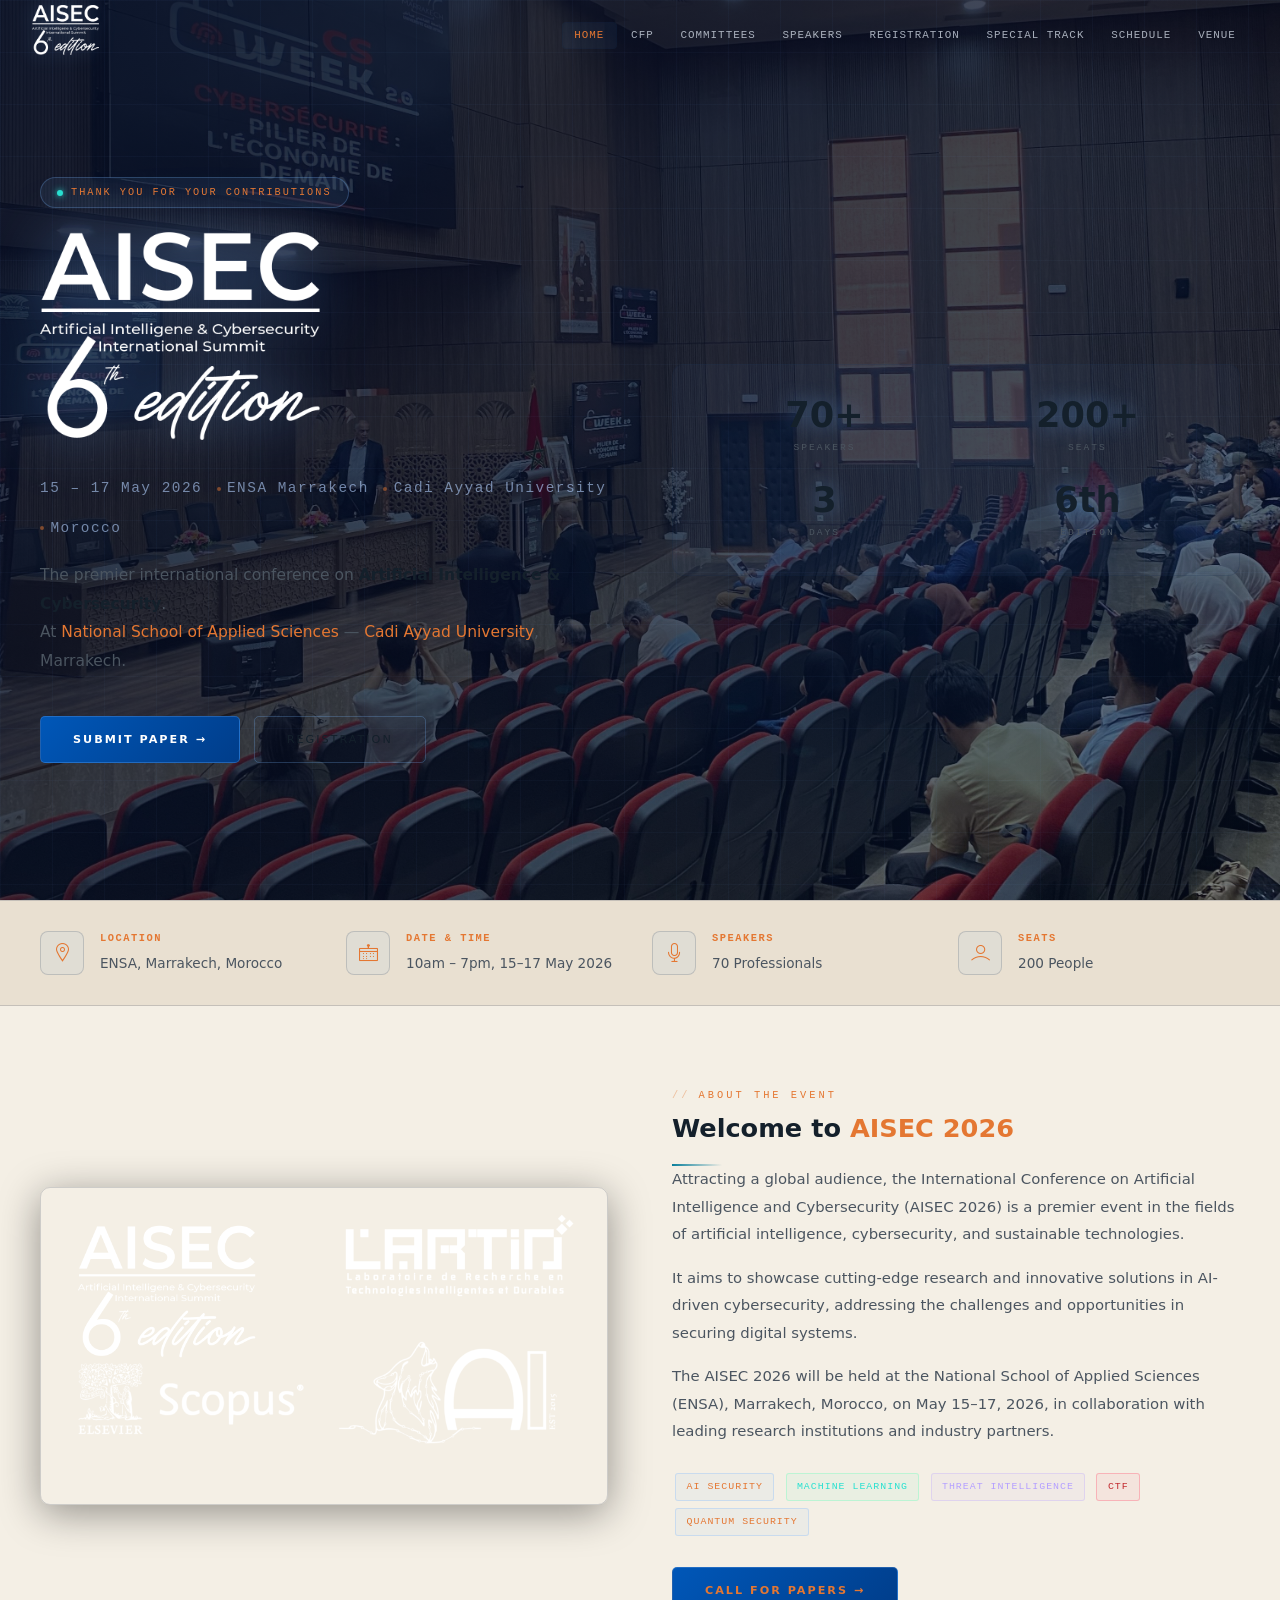
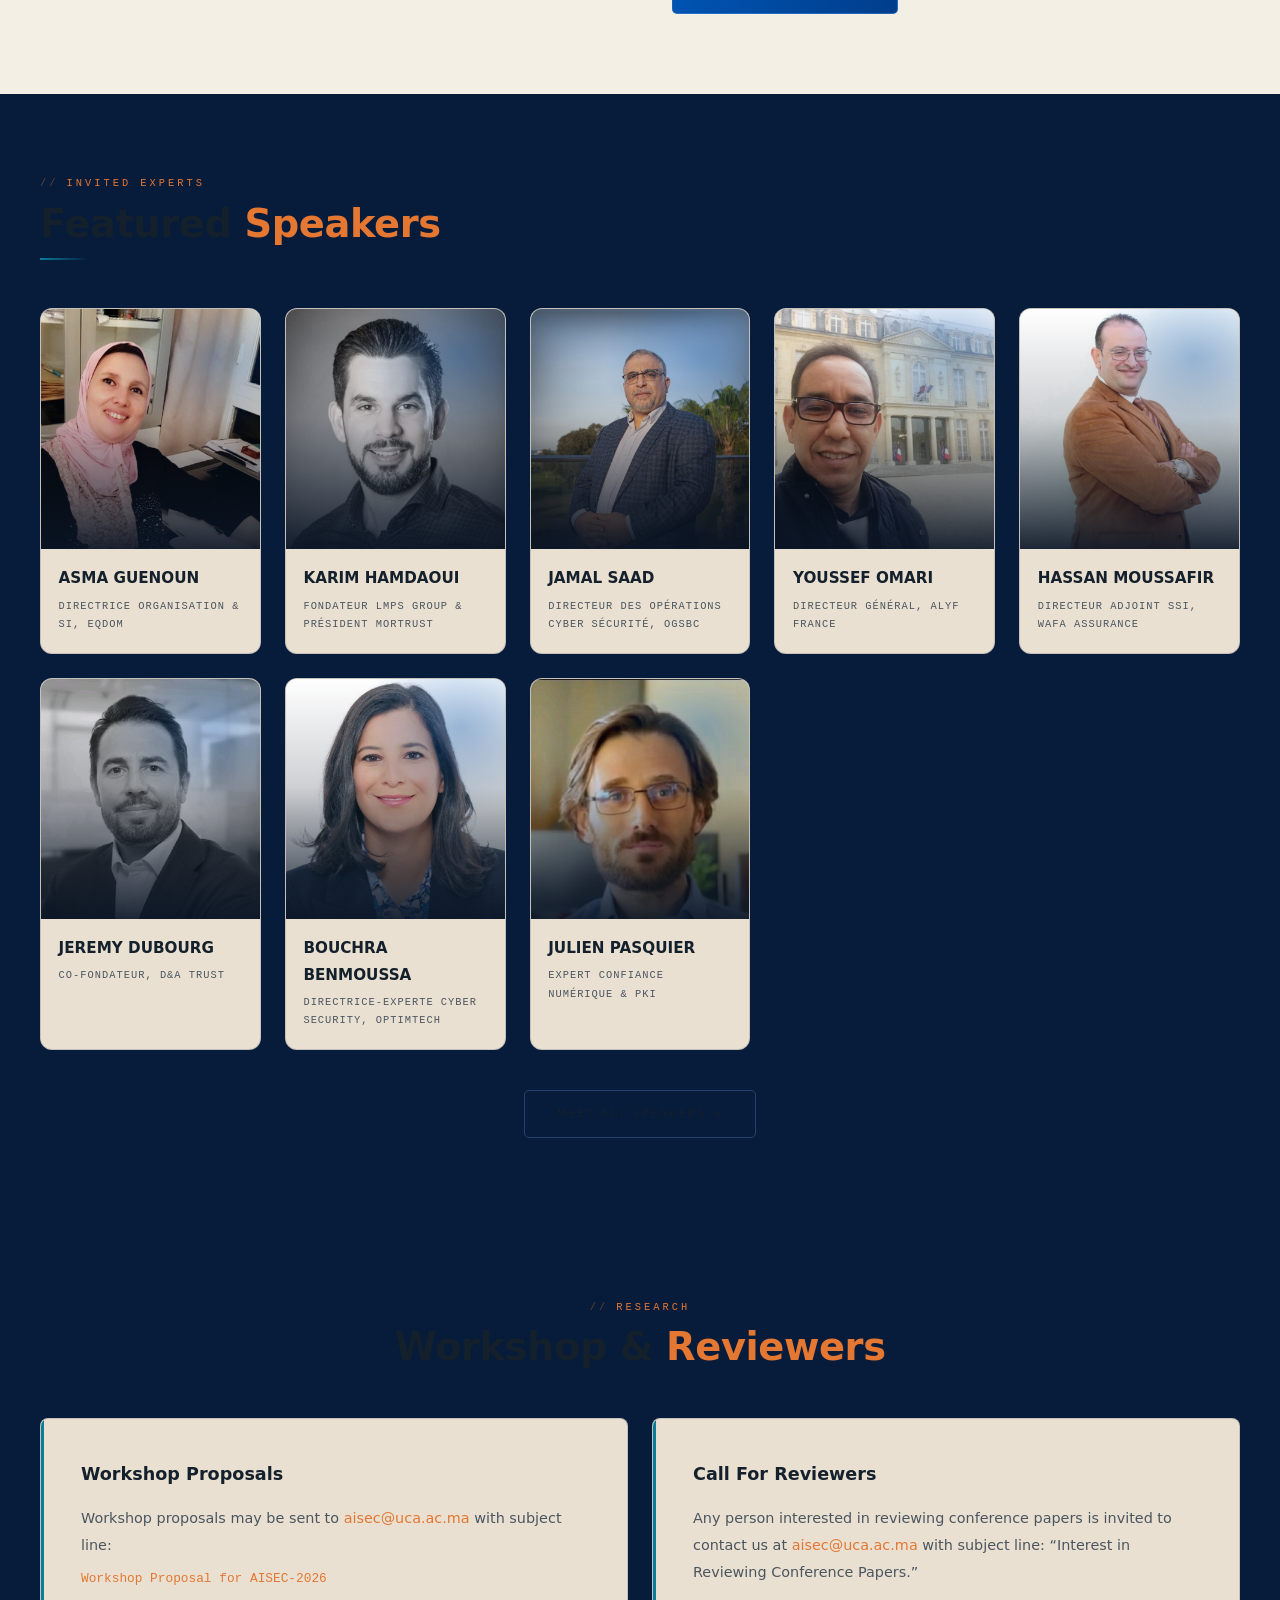
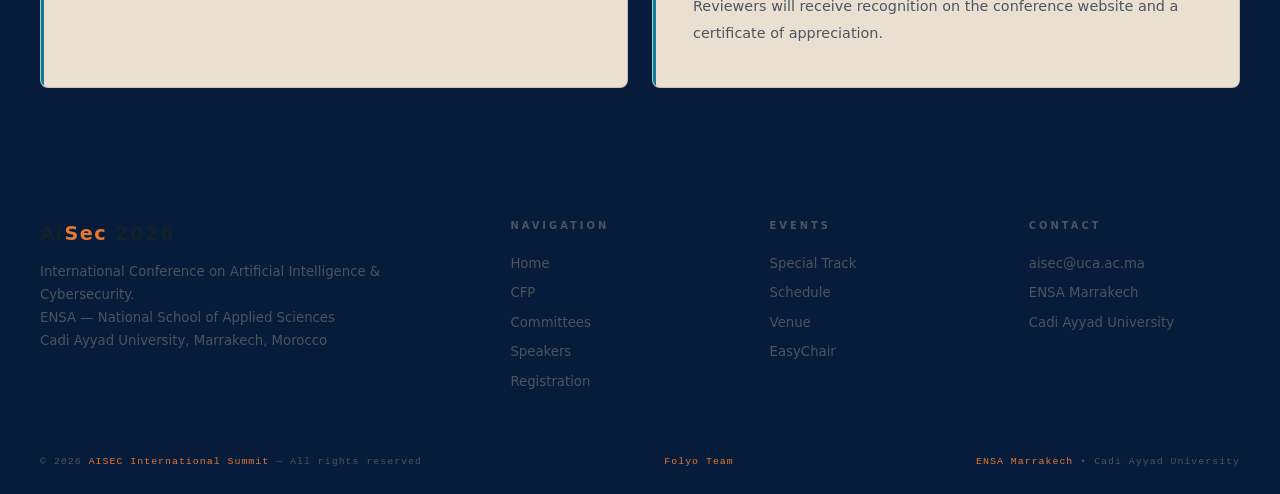
==== conference/index.html @ 7a5aaf8b "First Commit" ====
<!DOCTYPE html>
<html lang="en">
<head>
  <meta charset="utf-8">
  <meta name="viewport" content="width=device-width, initial-scale=1, shrink-to-fit=no">
  <meta name="description" content="International Conference on Artificial Intelligence &amp; Cybersecurity">
  <link rel="shortcut icon" href="../images/logos/aisec2026-w.png" type="image/png">
  <title>CONFERENCE | AISEC 2027</title>
  <link href="https://fonts.googleapis.com/css2?family=Share+Tech+Mono&family=Syne:wght@400;600;700;800&family=DM+Sans:wght@300;400;500&display=swap" rel="stylesheet">
  <link rel="stylesheet" href="assets/fonts/line-icons.css">
  <link rel="stylesheet" href="assets/css/aisec-conf.css">
  <link rel="stylesheet" href="../tokens.css">
  <link rel="stylesheet" href="../site-2027.css">
</head>
<body>
<div id="preloader">
  <div class="preloader-ring"></div>
</div>

<nav id="conf-nav">
  <div class="nav-logo">
    <a href="../index.html"><img src="../images/logos/aisec2026-w.png" alt="AISEC 2026"></a>
  </div>
  <ul class="nav-links"><li><a href="index.html" class="active">Home</a></li><li><a href="authors.html" class="">CFP</a></li><li><a href="committes.html" class="">Committees</a></li><li><a href="speakers.html" class="">Speakers</a></li><li><a href="registration.html" class="">Registration</a></li><li><a href="tracks.html" class="">Special Track</a></li><li><a href="schedule.html" class="">Schedule</a></li><li><a href="venue.html" class="">Venue</a></li></ul>
  <div class="nav-hamburger" id="nav-hamburger">
    <span></span><span></span><span></span>
  </div>
</nav>
<div class="nav-mobile" id="nav-mobile"><a href="index.html" class="active">Home</a><a href="authors.html" class="">CFP</a><a href="committes.html" class="">Committees</a><a href="speakers.html" class="">Speakers</a><a href="registration.html" class="">Registration</a><a href="tracks.html" class="">Special Track</a><a href="schedule.html" class="">Schedule</a><a href="venue.html" class="">Venue</a></div>

<section id="hero">
  <img src="assets/img/event/home.jpg" class="hero-bg-img" alt="AISEC 2026">
  <div class="hero-overlay"></div>
  <div class="hero-content">
    <div class="hero-left">
      <div class="hero-badge fade-in"><span class="dot"></span> Thank you for your contributions</div>
      <div class="hero-logo fade-in">
        <img src="../images/logos/aisec2026-w.png" alt="AISEC 2026">
      </div>
      <div class="hero-meta fade-in">
        <span class="hero-meta-item">15 &ndash; 17 May 2026</span>
        <span class="hero-meta-item">ENSA Marrakech</span>
        <span class="hero-meta-item">Cadi Ayyad University</span>
        <span class="hero-meta-item">Morocco</span>
      </div>
      <p class="hero-subtitle fade-in">
        The premier international conference on <strong>Artificial Intelligence &amp; Cybersecurity</strong>.<br>
        At <a href="https://ensa-marrakech.uca.ma/en/" target="_blank">National School of Applied Sciences</a> &mdash;
        <a href="https://www.uca.ma/fr" target="_blank">Cadi Ayyad University</a>, Marrakech.
      </p>
      <div class="hero-btns fade-in">
        <a href="authors.html" class="btn-primary">Submit Paper &rarr;</a>
        <a href="registration.html" class="btn-outline">Registration</a>
      </div>
    </div>
    <div class="hero-stat-box fade-in">
      <div class="hero-stat"><span class="num">70+</span><span class="label">Speakers</span></div>
      <div class="hero-stat"><span class="num">200+</span><span class="label">Seats</span></div>
      <div class="hero-stat"><span class="num">3</span><span class="label">Days</span></div>
      <div class="hero-stat"><span class="num">6th</span><span class="label">Edition</span></div>
    </div>
  </div>
</section>

<div class="info-bar">
  <div class="info-bar-inner">
    <div class="info-item fade-in">
      <div class="info-item-icon"><i class="lni-map-marker"></i></div>
      <div class="info-item-text">
        <b>Location</b><span>ENSA, Marrakech, Morocco</span>
      </div>
    </div>
    <div class="info-item fade-in">
      <div class="info-item-icon"><i class="lni-calendar"></i></div>
      <div class="info-item-text">
        <b>Date &amp; Time</b><span>10am &ndash; 7pm, 15&ndash;17 May 2026</span>
      </div>
    </div>
    <div class="info-item fade-in">
      <div class="info-item-icon"><i class="lni-mic"></i></div>
      <div class="info-item-text">
        <b>Speakers</b><span>70 Professionals</span>
      </div>
    </div>
    <div class="info-item fade-in">
      <div class="info-item-icon"><i class="lni-user"></i></div>
      <div class="info-item-text">
        <b>Seats</b><span>200 People</span>
      </div>
    </div>
  </div>
</div>

<section class="conf-section">
  <div class="section-inner">
    <div class="about-grid">
      <div class="about-img fade-in">
        <img src="assets/img/about/apaaaaaah2.PNG" alt="AISEC 2026">
      </div>
      <div class="about-text fade-in">
        <div class="section-tag">About the Event</div>
        <h2>Welcome to <span style="color:var(--accent)">AISEC 2026</span></h2>
        <div class="section-divider"></div>
        <p>Attracting a global audience, the International Conference on Artificial Intelligence and Cybersecurity (AISEC 2026) is a premier event in the fields of artificial intelligence, cybersecurity, and sustainable technologies.</p>
        <p>It aims to showcase cutting-edge research and innovative solutions in AI-driven cybersecurity, addressing the challenges and opportunities in securing digital systems.</p>
        <p>The AISEC 2026 will be held at the National School of Applied Sciences (ENSA), Marrakech, Morocco, on May 15&ndash;17, 2026, in collaboration with leading research institutions and industry partners.</p>
        <div style="margin-top:1.5rem">
          <span class="tag tag-cyan">AI Security</span>
          <span class="tag tag-green">Machine Learning</span>
          <span class="tag tag-purple">Threat Intelligence</span>
          <span class="tag tag-red">CTF</span>
          <span class="tag tag-cyan">Quantum Security</span>
        </div>
        <div style="margin-top:1.75rem">
          <a href="authors.html" class="btn-primary">Call for Papers &rarr;</a>
        </div>
      </div>
    </div>
  </div>
</section>

<section class="conf-section alt">
  <div class="section-inner">
    <div class="section-head">
      <div>
        <div class="section-tag">Invited Experts</div>
        <h2 class="section-title">Featured <span class="hl">Speakers</span></h2>
        <div class="section-divider"></div>
      </div>
    </div>
    <div class="speakers-grid">
      <div class="speaker-card fade-in">
        <div class="speaker-img"><img src="../images/speakers/Asma guenoun.jpg" alt="Asma Guenoun"><div class="speaker-img-overlay"></div></div>
        <div class="speaker-info"><div class="speaker-name">ASMA GUENOUN</div><div class="speaker-role">Directrice Organisation &amp; SI, EQDOM</div></div>
      </div>
      <div class="speaker-card fade-in">
        <div class="speaker-img"><img src="../images/speakers/Karim Hamdaoui.jpg" alt="Karim Hamdaoui"><div class="speaker-img-overlay"></div></div>
        <div class="speaker-info"><div class="speaker-name">KARIM HAMDAOUI</div><div class="speaker-role">Fondateur LMPS Group &amp; Président MorTrust</div></div>
      </div>
      <div class="speaker-card fade-in">
        <div class="speaker-img"><img src="../images/speakers/Jamal Saad.jpg" alt="Jamal Saad"><div class="speaker-img-overlay"></div></div>
        <div class="speaker-info"><div class="speaker-name">JAMAL SAAD</div><div class="speaker-role">Directeur des Opérations Cyber Sécurité, OGSBC</div></div>
      </div>
      <div class="speaker-card fade-in">
        <div class="speaker-img"><img src="../images/speakers/Youssef Omari.jpg" alt="Youssef Omari"><div class="speaker-img-overlay"></div></div>
        <div class="speaker-info"><div class="speaker-name">YOUSSEF OMARI</div><div class="speaker-role">Directeur général, Alyf France</div></div>
      </div>
      <div class="speaker-card fade-in">
        <div class="speaker-img"><img src="../images/speakers/Hassan Moussafir.jpg" alt="Hassan Moussafir"><div class="speaker-img-overlay"></div></div>
        <div class="speaker-info"><div class="speaker-name">HASSAN MOUSSAFIR</div><div class="speaker-role">Directeur Adjoint SSI, Wafa Assurance</div></div>
      </div>
      <div class="speaker-card fade-in">
        <div class="speaker-img"><img src="../images/speakers/Jérémy Dubourg.jpg" alt="Jérémy Dubourg"><div class="speaker-img-overlay"></div></div>
        <div class="speaker-info"><div class="speaker-name">JEREMY DUBOURG</div><div class="speaker-role">Co-fondateur, D&amp;A Trust</div></div>
      </div>
      <div class="speaker-card fade-in">
        <div class="speaker-img"><img src="../images/speakers/Bouchra Benmoussa.jpg" alt="Bouchra Benmoussa"><div class="speaker-img-overlay"></div></div>
        <div class="speaker-info"><div class="speaker-name">BOUCHRA BENMOUSSA</div><div class="speaker-role">Directrice-Experte Cyber Security, optimtech</div></div>
      </div>
      <div class="speaker-card fade-in">
        <div class="speaker-img"><img src="../images/speakers/Julien Pasquier.jpg" alt="Julien Pasquier"><div class="speaker-img-overlay"></div></div>
        <div class="speaker-info"><div class="speaker-name">JULIEN PASQUIER</div><div class="speaker-role">Expert Confiance Numérique &amp; PKI</div></div>
      </div>
    </div>
    <div style="text-align:center;margin-top:2.5rem">
      <a href="speakers.html" class="btn-outline">Meet All Speakers &rarr;</a>
    </div>
  </div>
</section>

<section class="conf-section alt">
  <div class="section-inner">
    <div class="section-head" style="text-align:center">
      <div class="section-tag" style="justify-content:center">Research</div>
      <h2 class="section-title" style="text-align:center">Workshop &amp; <span class="hl">Reviewers</span></h2>
    </div>
    <div style="display:grid;grid-template-columns:1fr 1fr;gap:1.5rem">
      <div class="content-card fade-in">
        <h3>Workshop Proposals</h3>
        <p>Workshop proposals may be sent to <a href="mailto:aisec@uca.ac.ma">aisec@uca.ac.ma</a> with subject line:</p>
        <p style="margin-top:.5rem;font-family:var(--font-mono);font-size:.8rem;color:var(--accent)">Workshop Proposal for AISEC-2026</p>
      </div>
      <div class="content-card fade-in">
        <h3>Call For Reviewers</h3>
        <p>Any person interested in reviewing conference papers is invited to contact us at <a href="mailto:aisec@uca.ac.ma">aisec@uca.ac.ma</a> with subject line: &ldquo;Interest in Reviewing Conference Papers.&rdquo;</p>
        <p style="margin-top:.5rem">Reviewers will receive recognition on the conference website and a certificate of appreciation.</p>
      </div>
    </div>
  </div>
</section>

<footer id="conf-footer">
  <div class="footer-inner">
    <div class="footer-brand">
      <div class="logo">Ai<span>Sec</span> 2026</div>
      <p>International Conference on Artificial Intelligence &amp; Cybersecurity.<br>
         ENSA &mdash; National School of Applied Sciences<br>
         Cadi Ayyad University, Marrakech, Morocco</p>
    </div>
    <div class="footer-col">
      <h5>Navigation</h5>
      <a href="index.html">Home</a>
      <a href="authors.html">CFP</a>
      <a href="committes.html">Committees</a>
      <a href="speakers.html">Speakers</a>
      <a href="registration.html">Registration</a>
    </div>
    <div class="footer-col">
      <h5>Events</h5>
      <a href="tracks.html">Special Track</a>
      <a href="schedule.html">Schedule</a>
      <a href="venue.html">Venue</a>
      <a href="https://easychair.org/conferences/?conf=aisec2026" target="_blank">EasyChair</a>
    </div>
    <div class="footer-col">
      <h5>Contact</h5>
      <a href="mailto:aisec@uca.ac.ma">aisec@uca.ac.ma</a>
      <a href="https://ensa-marrakech.uca.ma/en/" target="_blank">ENSA Marrakech</a>
      <a href="https://www.uca.ma/fr" target="_blank">Cadi Ayyad University</a>
    </div>
  </div>
  <div class="footer-bottom">
    <p>&copy; 2026 <span>AISEC International Summit</span> &mdash; All rights reserved</p>
    <p><span>Folyo Team</span></p>
    <p><span>ENSA Marrakech</span> &bull; Cadi Ayyad University</p>
  </div>
</footer>
<a href="#" class="back-to-top"><i class="lni-chevron-up"></i></a>

  <script src="assets/js/aisec-conf.js"></script>
</body>
</html>
---- conference/assets/fonts/line-icons.css ----
@font-face {
  font-family: 'LineIcons';
  src:  url('LineIcons.eot?y2l643');
  src:  url('LineIcons.eot?y2l643#iefix') format('embedded-opentype'),
    url('LineIcons.ttf?y2l643') format('truetype'),
    url('LineIcons.woff?y2l643') format('woff'),
    url('LineIcons.svg?y2l643#LineIcons') format('svg');
  font-weight: normal;
  font-style: normal;
}

[class^="lni-"], [class*=" lni-"] {
  /* use !important to prevent issues with browser extensions that change fonts */
  font-family: 'LineIcons' !important;
  speak: none;
  font-style: normal;
  font-weight: normal;
  font-variant: normal;
  text-transform: none;
  line-height: 1;

  /* Better Font Rendering =========== */
  -webkit-font-smoothing: antialiased;
  -moz-osx-font-smoothing: grayscale;
}

.lni-add-file:before {
  content: "\e900";
}
.lni-empty-file:before {
  content: "\e916";
}
.lni-remove-file:before {
  content: "\e917";
}
.lni-files:before {
  content: "\ea6f";
}
.lni-display-alt:before {
  content: "\e901";
}
.lni-laptop-phone:before {
  content: "\e902";
}
.lni-laptop:before {
  content: "\e936";
}
.lni-mobile:before {
  content: "\e907";
}
.lni-tab:before {
  content: "\e922";
}
.lni-timer:before {
  content: "\e903";
}
.lni-headphone:before {
  content: "\e904";
}
.lni-rocket:before {
  content: "\e905";
}
.lni-package:before {
  content: "\e906";
}
.lni-popup:before {
  content: "\e909";
}
.lni-scroll-down:before {
  content: "\e90a";
}
.lni-pagination:before {
  content: "\e90b";
}
.lni-unlock:before {
  content: "\e90c";
}
.lni-lock:before {
  content: "\e946";
}
.lni-reload:before {
  content: "\e90d";
}
.lni-map-marker:before {
  content: "\e91e";
}
.lni-map:before {
  content: "\e90e";
}
.lni-game:before {
  content: "\e90f";
}
.lni-search:before {
  content: "\e910";
}
.lni-alarm:before {
  content: "\e911";
}
.lni-code:before {
  content: "\e91c";
}
.lni-website:before {
  content: "\e908";
}
.lni-code-alt:before {
  content: "\e912";
}
.lni-display:before {
  content: "\e913";
}
.lni-shortcode:before {
  content: "\e919";
}
.lni-headphone-alt:before {
  content: "\e915";
}
.lni-alarm-clock:before {
  content: "\e918";
}
.lni-bookmark-alt:before {
  content: "\e91a";
}
.lni-bookmark:before {
  content: "\e91b";
}
.lni-layout:before {
  content: "\e937";
}
.lni-keyboard:before {
  content: "\e91d";
}
.lni-grid-alt:before {
  content: "\e91f";
}
.lni-grid:before {
  content: "\e920";
}
.lni-mic:before {
  content: "\e921";
}
.lni-signal:before {
  content: "\e923";
}
.lni-download:before {
  content: "\e925";
}
.lni-upload:before {
  content: "\e926";
}
.lni-zip:before {
  content: "\e927";
}
.lni-rss-feed:before {
  content: "\e928";
}
.lni-warning:before {
  content: "\e929";
}
.lni-cloud-sync:before {
  content: "\e92a";
}
.lni-cloud-upload:before {
  content: "\e92b";
}
.lni-cloud-check:before {
  content: "\e92c";
}
.lni-cloud-download:before {
  content: "\e914";
}
.lni-cog:before {
  content: "\e92d";
}
.lni-dashboard:before {
  content: "\e92e";
}
.lni-folder:before {
  content: "\eaa0";
}
.lni-database:before {
  content: "\e92f";
}
.lni-harddrive:before {
  content: "\eaab";
}
.lni-control-panel:before {
  content: "\e930";
}
.lni-plug:before {
  content: "\e931";
}
.lni-menu:before {
  content: "\eab8";
}
.lni-power-switch:before {
  content: "\e932";
}
.lni-printer:before {
  content: "\e933";
}
.lni-save:before {
  content: "\eab9";
}
.lni-layers:before {
  content: "\e934";
}
.lni-link:before {
  content: "\e935";
}
.lni-share:before {
  content: "\eaba";
}
.lni-inbox:before {
  content: "\eabb";
}
.lni-unlink:before {
  content: "\e924";
}
.lni-microphone:before {
  content: "\e938";
}
.lni-magnet:before {
  content: "\e939";
}
.lni-mouse:before {
  content: "\e93a";
}
.lni-share-alt:before {
  content: "\e93b";
}
.lni-bluetooth:before {
  content: "\e93c";
}
.lni-crop:before {
  content: "\e93d";
}
.lni-cut:before {
  content: "\e93f";
}
.lni-protection:before {
  content: "\e940";
}
.lni-shield:before {
  content: "\eabc";
}
.lni-bolt-alt:before {
  content: "\e941";
}
.lni-bolt:before {
  content: "\e942";
}
.lni-infinite:before {
  content: "\e943";
}
.lni-hand:before {
  content: "\e944";
}
.lni-flag:before {
  content: "\e945";
}
.lni-zoom-out:before {
  content: "\e947";
}
.lni-zoom-in:before {
  content: "\e948";
}
.lni-pin-alt:before {
  content: "\e949";
}
.lni-pin:before {
  content: "\e9ba";
}
.lni-more-alt:before {
  content: "\e94a";
}
.lni-more:before {
  content: "\e958";
}
.lni-check-box:before {
  content: "\e94b";
}
.lni-check-mark-circle:before {
  content: "\e94c";
}
.lni-cross-circle:before {
  content: "\e94d";
}
.lni-circle-minus:before {
  content: "\e94e";
}
.lni-close:before {
  content: "\e951";
}
.lni-star-filled:before {
  content: "\e94f";
}
.lni-star:before {
  content: "\e950";
}
.lni-star-empty:before {
  content: "\e952";
}
.lni-star-half:before {
  content: "\e953";
}
.lni-question-circle:before {
  content: "\e954";
}
.lni-thumbs-down:before {
  content: "\e955";
}
.lni-thumbs-up:before {
  content: "\e956";
}
.lni-minus:before {
  content: "\e957";
}
.lni-plus:before {
  content: "\e959";
}
.lni-ban:before {
  content: "\e95a";
}
.lni-hourglass:before {
  content: "\eabd";
}
.lni-trash:before {
  content: "\e95b";
}
.lni-key:before {
  content: "\e95c";
}
.lni-pulse:before {
  content: "\e95d";
}
.lni-heart:before {
  content: "\e95e";
}
.lni-heart-filled:before {
  content: "\e93e";
}
.lni-help:before {
  content: "\e95f";
}
.lni-paint-roller:before {
  content: "\e960";
}
.lni-ux:before {
  content: "\e961";
}
.lni-radio-button:before {
  content: "\e962";
}
.lni-brush-alt:before {
  content: "\e963";
}
.lni-select:before {
  content: "\eabe";
}
.lni-slice:before {
  content: "\e964";
}
.lni-move:before {
  content: "\e965";
}
.lni-wheelchair:before {
  content: "\e966";
}
.lni-vector:before {
  content: "\e967";
}
.lni-ruler-pencil:before {
  content: "\e968";
}
.lni-ruler:before {
  content: "\e969";
}
.lni-brush:before {
  content: "\e96a";
}
.lni-eraser:before {
  content: "\e96b";
}
.lni-ruler-alt:before {
  content: "\e96c";
}
.lni-color-pallet:before {
  content: "\e96d";
}
.lni-paint-bucket:before {
  content: "\e96e";
}
.lni-bulb:before {
  content: "\e96f";
}
.lni-highlight-alt:before {
  content: "\e970";
}
.lni-highlight:before {
  content: "\e971";
}
.lni-handshake:before {
  content: "\e972";
}
.lni-briefcase:before {
  content: "\eabf";
}
.lni-funnel:before {
  content: "\eac0";
}
.lni-world:before {
  content: "\e973";
}
.lni-calculator:before {
  content: "\e974";
}
.lni-target-revenue:before {
  content: "\e975";
}
.lni-revenue:before {
  content: "\e976";
}
.lni-invention:before {
  content: "\e977";
}
.lni-network:before {
  content: "\e978";
}
.lni-credit-cards:before {
  content: "\e979";
}
.lni-pie-chart:before {
  content: "\e97a";
}
.lni-archive:before {
  content: "\e97b";
}
.lni-magnifier:before {
  content: "\e97c";
}
.lni-agenda:before {
  content: "\e97d";
}
.lni-tag:before {
  content: "\e97f";
}
.lni-target:before {
  content: "\e980";
}
.lni-stamp:before {
  content: "\e981";
}
.lni-clipboard:before {
  content: "\e982";
}
.lni-licencse:before {
  content: "\e983";
}
.lni-paperclip:before {
  content: "\e984";
}
.lni-stats-up:before {
  content: "\e97e";
}
.lni-stats-down:before {
  content: "\e985";
}
.lni-bar-chart:before {
  content: "\e986";
}
.lni-bullhorn:before {
  content: "\e987";
}
.lni-calendar:before {
  content: "\e988";
}
.lni-quotation:before {
  content: "\e989";
}
.lni-bus:before {
  content: "\e98a";
}
.lni-car-alt:before {
  content: "\e98b";
}
.lni-car:before {
  content: "\e98c";
}
.lni-train:before {
  content: "\e9a0";
}
.lni-train-alt:before {
  content: "\e991";
}
.lni-helicopter:before {
  content: "\e990";
}
.lni-ship:before {
  content: "\e992";
}
.lni-bridge:before {
  content: "\e993";
}
.lni-scooter:before {
  content: "\e98f";
}
.lni-plane:before {
  content: "\e994";
}
.lni-bi-cycle:before {
  content: "\e996";
}
.lni-postcard:before {
  content: "\e98d";
}
.lni-road:before {
  content: "\e98e";
}
.lni-envelope:before {
  content: "\e997";
}
.lni-reply:before {
  content: "\e998";
}
.lni-bubble:before {
  content: "\e995";
}
.lni-support:before {
  content: "\e999";
}
.lni-comment-reply:before {
  content: "\e99a";
}
.lni-pointer:before {
  content: "\e99b";
}
.lni-phone:before {
  content: "\e99c";
}
.lni-phone-handset:before {
  content: "\eac1";
}
.lni-comment-alt:before {
  content: "\e99e";
}
.lni-comment:before {
  content: "\e99f";
}
.lni-coffee-cup:before {
  content: "\e9a1";
}
.lni-home:before {
  content: "\e9a2";
}
.lni-gift:before {
  content: "\eac2";
}
.lni-thought:before {
  content: "\e9a3";
}
.lni-eye:before {
  content: "\eac3";
}
.lni-user:before {
  content: "\e9a4";
}
.lni-users:before {
  content: "\e9a5";
}
.lni-wallet:before {
  content: "\e9a6";
}
.lni-tshirt:before {
  content: "\e9a7";
}
.lni-medall-alt:before {
  content: "\e9a8";
}
.lni-medall:before {
  content: "\e9a9";
}
.lni-notepad:before {
  content: "\e9aa";
}
.lni-crown:before {
  content: "\e9ab";
}
.lni-ticket:before {
  content: "\e9ac";
}
.lni-ticket-alt:before {
  content: "\e9ad";
}
.lni-certificate:before {
  content: "\e9ae";
}
.lni-cup:before {
  content: "\e9af";
}
.lni-library:before {
  content: "\e9b0";
}
.lni-school-bench-alt:before {
  content: "\e9b1";
}
.lni-school-bench:before {
  content: "\e9b4";
}
.lni-microscope:before {
  content: "\e9b2";
}
.lni-school-compass:before {
  content: "\e9b3";
}
.lni-information:before {
  content: "\e9b5";
}
.lni-graduation:before {
  content: "\e9b6";
}
.lni-write:before {
  content: "\e9b7";
}
.lni-pencil-alt:before {
  content: "\e9b8";
}
.lni-pencil:before {
  content: "\e9b9";
}
.lni-blackboard:before {
  content: "\e9bb";
}
.lni-book:before {
  content: "\e9bc";
}
.lni-shuffle:before {
  content: "\e9bd";
}
.lni-gallery:before {
  content: "\eac4";
}
.lni-image:before {
  content: "\eac5";
}
.lni-volume-mute:before {
  content: "\e9be";
}
.lni-backward:before {
  content: "\e9bf";
}
.lni-forward:before {
  content: "\e9c0";
}
.lni-stop:before {
  content: "\e9c1";
}
.lni-play:before {
  content: "\e9c2";
}
.lni-pause:before {
  content: "\e9c3";
}
.lni-music:before {
  content: "\e9c4";
}
.lni-frame-expand:before {
  content: "\e9c5";
}
.lni-full-screen:before {
  content: "\eac6";
}
.lni-video:before {
  content: "\e9c6";
}
.lni-volume-high:before {
  content: "\e9c7";
}
.lni-volume-low:before {
  content: "\e9c8";
}
.lni-volume-medium:before {
  content: "\e9c9";
}
.lni-volume:before {
  content: "\e9ca";
}
.lni-camera:before {
  content: "\e9cb";
}
.lni-invest-monitor:before {
  content: "\e9cc";
}
.lni-grow:before {
  content: "\e9cd";
}
.lni-money-location:before {
  content: "\e9ce";
}
.lni-cloudnetwork:before {
  content: "\e9cf";
}
.lni-diamond:before {
  content: "\e9d0";
}
.lni-customer:before {
  content: "\e9d1";
}
.lni-domain:before {
  content: "\e9d2";
}
.lni-target-audience:before {
  content: "\e9d3";
}
.lni-seo:before {
  content: "\e9d4";
}
.lni-keyword-research:before {
  content: "\e9d5";
}
.lni-seo-monitoring:before {
  content: "\e9d6";
}
.lni-seo-consulting:before {
  content: "\e9d7";
}
.lni-money-protection:before {
  content: "\e9d8";
}
.lni-offer:before {
  content: "\e9d9";
}
.lni-delivery:before {
  content: "\e9da";
}
.lni-investment:before {
  content: "\e9db";
}
.lni-shopping-basket:before {
  content: "\e9dc";
}
.lni-coin:before {
  content: "\e9dd";
}
.lni-cart-full:before {
  content: "\e9de";
}
.lni-cart:before {
  content: "\e9df";
}
.lni-burger:before {
  content: "\e9e0";
}
.lni-restaurant:before {
  content: "\e9e1";
}
.lni-service:before {
  content: "\e9e2";
}
.lni-chef-hat:before {
  content: "\e9e3";
}
.lni-cake:before {
  content: "\e9e4";
}
.lni-pizza:before {
  content: "\e9e5";
}
.lni-teabag:before {
  content: "\e9e6";
}
.lni-dinner:before {
  content: "\e9e7";
}
.lni-taxi:before {
  content: "\e9e8";
}
.lni-caravan:before {
  content: "\e9e9";
}
.lni-pyramids:before {
  content: "\e9ea";
}
.lni-surfboard:before {
  content: "\e9eb";
}
.lni-travel:before {
  content: "\e9ec";
}
.lni-island:before {
  content: "\e9ed";
}
.lni-mashroom:before {
  content: "\e9ee";
}
.lni-sprout:before {
  content: "\e9ef";
}
.lni-tree:before {
  content: "\e9f0";
}
.lni-trees:before {
  content: "\e9f1";
}
.lni-flower:before {
  content: "\e9f2";
}
.lni-bug:before {
  content: "\e9f3";
}
.lni-leaf:before {
  content: "\e9f4";
}
.lni-fresh-juice:before {
  content: "\e9f5";
}
.lni-heart-monitor:before {
  content: "\e9f6";
}
.lni-dumbbell:before {
  content: "\e9f7";
}
.lni-skipping-rope:before {
  content: "\e9f8";
}
.lni-slim:before {
  content: "\e9f9";
}
.lni-weight:before {
  content: "\e9fa";
}
.lni-basketball:before {
  content: "\e9fb";
}
.lni-first-aid:before {
  content: "\e9fc";
}
.lni-ambulance:before {
  content: "\e9fd";
}
.lni-hospital:before {
  content: "\e9fe";
}
.lni-syringe:before {
  content: "\e9ff";
}
.lni-capsule:before {
  content: "\ea00";
}
.lni-stethoscope:before {
  content: "\ea01";
}
.lni-wheelbarrow:before {
  content: "\ea02";
}
.lni-shovel:before {
  content: "\ea03";
}
.lni-construction-hammer:before {
  content: "\ea04";
}
.lni-brick:before {
  content: "\ea05";
}
.lni-hammer:before {
  content: "\eac7";
}
.lni-helmet:before {
  content: "\ea06";
}
.lni-trowel:before {
  content: "\ea07";
}
.lni-construction:before {
  content: "\ea08";
}
.lni-apartment:before {
  content: "\ea09";
}
.lni-juice:before {
  content: "\ea0a";
}
.lni-spray:before {
  content: "\ea0b";
}
.lni-candy-cane:before {
  content: "\ea0c";
}
.lni-candy:before {
  content: "\ea0d";
}
.lni-fireworks:before {
  content: "\ea0e";
}
.lni-flags:before {
  content: "\ea0f";
}
.lni-baloon:before {
  content: "\ea10";
}
.lni-cloud:before {
  content: "\ea11";
}
.lni-night:before {
  content: "\ea12";
}
.lni-cloudy-sun:before {
  content: "\ea13";
}
.lni-rain:before {
  content: "\ea14";
}
.lni-thunder:before {
  content: "\ea15";
}
.lni-drop:before {
  content: "\ea16";
}
.lni-thunder-alt:before {
  content: "\ea18";
}
.lni-sun:before {
  content: "\ea17";
}
.lni-spell-check:before {
  content: "\ea1a";
}
.lni-text-format:before {
  content: "\ea1b";
}
.lni-text-format-remove:before {
  content: "\ea1c";
}
.lni-italic:before {
  content: "\ea1d";
}
.lni-line-dotted:before {
  content: "\ea1e";
}
.lni-text-align-center:before {
  content: "\ea19";
}
.lni-text-align-left:before {
  content: "\ea20";
}
.lni-text-align-right:before {
  content: "\ea21";
}
.lni-text-align-justify:before {
  content: "\ea22";
}
.lni-bold:before {
  content: "\ea23";
}
.lni-page-break:before {
  content: "\ea24";
}
.lni-strikethrough:before {
  content: "\ea25";
}
.lni-text-size:before {
  content: "\ea26";
}
.lni-line-dashed:before {
  content: "\ea27";
}
.lni-line-double:before {
  content: "\ea28";
}
.lni-direction-ltr:before {
  content: "\ea29";
}
.lni-direction-rtl:before {
  content: "\ea2a";
}
.lni-list:before {
  content: "\ea2b";
}
.lni-line-spacing:before {
  content: "\ea2f";
}
.lni-sort-alpha-asc:before {
  content: "\ea1f";
}
.lni-sort-amount-asc:before {
  content: "\ea2c";
}
.lni-indent-decrease:before {
  content: "\ea2d";
}
.lni-indent-increase:before {
  content: "\ea2e";
}
.lni-pilcrow:before {
  content: "\ea30";
}
.lni-underline:before {
  content: "\ea31";
}
.lni-dollar:before {
  content: "\ea32";
}
.lni-rupee:before {
  content: "\ea33";
}
.lni-pound:before {
  content: "\ea34";
}
.lni-yen:before {
  content: "\ea35";
}
.lni-euro:before {
  content: "\ea36";
}
.lni-emoji-happy:before {
  content: "\ea37";
}
.lni-emoji-tounge:before {
  content: "\ea38";
}
.lni-emoji-cool:before {
  content: "\ea39";
}
.lni-emoji-friendly:before {
  content: "\ea3a";
}
.lni-emoji-neutral:before {
  content: "\ea3b";
}
.lni-emoji-sad:before {
  content: "\ea3c";
}
.lni-emoji-smile:before {
  content: "\ea3d";
}
.lni-emoji-suspect:before {
  content: "\ea3e";
}
.lni-direction-alt:before {
  content: "\ea3f";
}
.lni-enter:before {
  content: "\ea40";
}
.lni-exit-down:before {
  content: "\ea41";
}
.lni-exit-up:before {
  content: "\ea5f";
}
.lni-exit:before {
  content: "\ea42";
}
.lni-chevron-up:before {
  content: "\ea43";
}
.lni-chevron-left:before {
  content: "\ea44";
}
.lni-chevron-down:before {
  content: "\ea45";
}
.lni-chevron-right:before {
  content: "\ea46";
}
.lni-arrow-down:before {
  content: "\ea47";
}
.lni-arrows-horizontal:before {
  content: "\ea48";
}
.lni-arrows-vertical:before {
  content: "\ea49";
}
.lni-direction:before {
  content: "\ea4a";
}
.lni-arrow-left:before {
  content: "\ea4b";
}
.lni-arrow-right:before {
  content: "\ea4c";
}
.lni-arrow-up:before {
  content: "\ea4d";
}
.lni-arrow-down-circle:before {
  content: "\ea4e";
}
.lni-anchor:before {
  content: "\ea4f";
}
.lni-arrow-left-circle:before {
  content: "\ea50";
}
.lni-arrow-right-circle:before {
  content: "\ea51";
}
.lni-arrow-up-circle:before {
  content: "\ea52";
}
.lni-angle-double-down:before {
  content: "\ea53";
}
.lni-angle-double-left:before {
  content: "\ea54";
}
.lni-angle-double-right:before {
  content: "\ea55";
}
.lni-angle-double-up:before {
  content: "\ea56";
}
.lni-arrow-top-left:before {
  content: "\ea57";
}
.lni-arrow-top-right:before {
  content: "\ea58";
}
.lni-chevron-down-circle:before {
  content: "\ea59";
}
.lni-chevron-left-circle:before {
  content: "\ea5a";
}
.lni-chevron-right-circle:before {
  content: "\ea5b";
}
.lni-chevron-up-circle:before {
  content: "\ea5c";
}
.lni-shift-left:before {
  content: "\ea5d";
}
.lni-shift-right:before {
  content: "\ea5e";
}
.lni-pointer-down:before {
  content: "\ea60";
}
.lni-pointer-right:before {
  content: "\ea62";
}
.lni-pointer-left:before {
  content: "\ea61";
}
.lni-pointer-up:before {
  content: "\ea63";
}
.lni-spinner-arrow:before {
  content: "\ea64";
}
.lni-spinner-solid:before {
  content: "\ea65";
}
.lni-spinner:before {
  content: "\ea66";
}
.lni-google:before {
  content: "\e99d";
}
.lni-producthunt:before {
  content: "\ea68";
}
.lni-paypal:before {
  content: "\eab3";
}
.lni-paypal-original:before {
  content: "\ea6c";
}
.lni-java:before {
  content: "\ea6d";
}
.lni-microsoft:before {
  content: "\ea6b";
}
.lni-windows:before {
  content: "\ea6e";
}
.lni-flickr:before {
  content: "\ea70";
}
.lni-drupal:before {
  content: "\ea9f";
}
.lni-drupal-original:before {
  content: "\ea71";
}
.lni-android:before {
  content: "\eab7";
}
.lni-android-original:before {
  content: "\ea72";
}
.lni-playstore:before {
  content: "\eab4";
}
.lni-git:before {
  content: "\ea9b";
}
.lni-github-original:before {
  content: "\ea73";
}
.lni-github:before {
  content: "\ea9c";
}
.lni-steam:before {
  content: "\ea75";
}
.lni-shopify:before {
  content: "\ea76";
}
.lni-snapchat:before {
  content: "\ea77";
}
.lni-soundcloud:before {
  content: "\eab5";
}
.lni-souncloud-original:before {
  content: "\ea78";
}
.lni-telegram:before {
  content: "\ea79";
}
.lni-twitch:before {
  content: "\ea7a";
}
.lni-vimeo:before {
  content: "\ea7c";
}
.lni-vk:before {
  content: "\ea7d";
}
.lni-wechat:before {
  content: "\ea7e";
}
.lni-whatsapp:before {
  content: "\ea7f";
}
.lni-yahoo:before {
  content: "\ea80";
}
.lni-youtube:before {
  content: "\ea81";
}
.lni-stackoverflow:before {
  content: "\ea82";
}
.lni-slideshare:before {
  content: "\ea84";
}
.lni-slack:before {
  content: "\ea85";
}
.lni-lineicons-alt:before {
  content: "\ea69";
}
.lni-lineicons:before {
  content: "\ea6a";
}
.lni-skype:before {
  content: "\ea86";
}
.lni-pinterest:before {
  content: "\ea87";
}
.lni-reddit:before {
  content: "\ea88";
}
.lni-line:before {
  content: "\ea89";
}
.lni-megento:before {
  content: "\ea8b";
}
.lni-blogger:before {
  content: "\ea8e";
}
.lni-bootstrap:before {
  content: "\ea8f";
}
.lni-dribbble:before {
  content: "\ea90";
}
.lni-dropbox:before {
  content: "\ea98";
}
.lni-dropbox-original:before {
  content: "\ea91";
}
.lni-envato:before {
  content: "\ea92";
}
.lni-500px:before {
  content: "\ea95";
}
.lni-twitter-original:before {
  content: "\ea7b";
}
.lni-twitter:before {
  content: "\ea97";
}
.lni-twitter-filled:before {
  content: "\eac8";
}
.lni-facebook-messenger:before {
  content: "\ea93";
}
.lni-facebook-original:before {
  content: "\ea94";
}
.lni-facebook-filled:before {
  content: "\ea99";
}
.lni-facebook:before {
  content: "\ea9a";
}
.lni-joomla:before {
  content: "\eac9";
}
.lni-firefox:before {
  content: "\ea9d";
}
.lni-amazon-original:before {
  content: "\ea74";
}
.lni-amazon:before {
  content: "\ea9e";
}
.lni-linkedin-original:before {
  content: "\ea8a";
}
.lni-linkedin:before {
  content: "\eaa1";
}
.lni-linkedin-filled:before {
  content: "\eaca";
}
.lni-bitbucket:before {
  content: "\eaa2";
}
.lni-quora:before {
  content: "\eaa3";
}
.lni-medium:before {
  content: "\eaa4";
}
.lni-instagram-original:before {
  content: "\ea8c";
}
.lni-instagram-filled:before {
  content: "\eaa6";
}
.lni-instagram:before {
  content: "\eaa7";
}
.lni-bitcoin:before {
  content: "\eaa8";
}
.lni-stripe:before {
  content: "\eaa9";
}
.lni-wordpress-filled:before {
  content: "\eaaa";
}
.lni-wordpress:before {
  content: "\ea96";
}
.lni-google-plus:before {
  content: "\eaac";
}
.lni-mastercard:before {
  content: "\eaae";
}
.lni-visa:before {
  content: "\eaaf";
}
.lni-amex:before {
  content: "\eacb";
}
.lni-apple:before {
  content: "\eab0";
}
.lni-behance:before {
  content: "\eab1";
}
.lni-behance-original:before {
  content: "\ea8d";
}
.lni-chrome:before {
  content: "\eab2";
}
.lni-spotify-original:before {
  content: "\ea83";
}
.lni-spotify:before {
  content: "\eab6";
}
.lni-html:before {
  content: "\eaad";
}
.lni-css:before {
  content: "\eaa5";
}
.lni-ycombinator:before {
  content: "\ea67";
}

/* Extra */
span{
  display: inline-block;
}
.lni-spin-effect {
  -webkit-animation: spin 2s linear infinite;
  animation: spin 2s linear infinite;
}

.lni-spin-effect-hover:hover {
  -webkit-animation: spin 2s linear infinite;
  animation: spin 2s linear infinite;
}

.lni-tada-effect {
  -webkit-animation: tada 1.5s ease infinite;
  animation: tada 1.5s ease infinite;
}

.lni-tada-effect-hover:hover {
  -webkit-animation: tada 1.5s ease infinite;
  animation: tada 1.5s ease infinite;
}

.lni-flashing-effect {
  -webkit-animation: flashing 1.5s infinite linear;
  animation: flashing 1.5s infinite linear;
}

.lni-flashing-effect-hover:hover {
  -webkit-animation: flashing 1.5s infinite linear;
  animation: flashing 1.5s infinite linear;
}

.lni-burst-effect {
  -webkit-animation: burst 1.5s infinite linear;
  animation: burst 1.5s infinite linear;
}

.lni-burst-effect-hover:hover {
  -webkit-animation: burst 1.5s infinite linear;
  animation: burst 1.5s infinite linear;
}

.lni-fade-up-effect {
  -webkit-animation: fade-up 1.5s infinite linear;
  animation: fade-up 1.5s infinite linear;
}

.lni-fade-up-effect-hover:hover {
  -webkit-animation: fade-up 1.5s infinite linear;
  animation: fade-up 1.5s infinite linear;
}

.lni-fade-down-effect {
  -webkit-animation: fade-down 1.5s infinite linear;
  animation: fade-down 1.5s infinite linear;
}

.lni-fade-down-effect-hover:hover {
  -webkit-animation: fade-down 1.5s infinite linear;
  animation: fade-down 1.5s infinite linear;
}

.lni-fade-left-effect {
  -webkit-animation: fade-left 1.5s infinite linear;
  animation: fade-left 1.5s infinite linear;
}

.lni-fade-left-effect-hover:hover {
  -webkit-animation: fade-left 1.5s infinite linear;
  animation: fade-left 1.5s infinite linear;
}

.lni-fade-right-effect {
  -webkit-animation: fade-right 1.5s infinite linear;
  animation: fade-right 1.5s infinite linear;
}

.lni-fade-right-effect-hover:hover {
  -webkit-animation: fade-right 1.5s infinite linear;
  animation: fade-right 1.5s infinite linear;
}

.size-xs {
  font-size: 1rem !important;
}

.size-sm {
  font-size: 1.55rem !important;
}

.size-md {
  font-size: 2.25rem !important;
}

.size-fw {
  font-size: 1.2857142857em;
  line-height: .8em;
  width: 1.2857142857em;
  height: .8em;
  margin-top: -0.2em !important;
  vertical-align: middle;
}

.size-lg {
  font-size: 3rem !important;
}


@-webkit-keyframes spin
{
    0%
    {
        -webkit-transform: rotate(0);
                transform: rotate(0);
    }
    100%
    {
        -webkit-transform: rotate(359deg);
                transform: rotate(359deg);
    }
}
@keyframes spin
{
    0%
    {
        -webkit-transform: rotate(0);
                transform: rotate(0);
    }
    100%
    {
        -webkit-transform: rotate(359deg);
                transform: rotate(359deg);
    }
}
@-webkit-keyframes burst
{
    0%
    {
        -webkit-transform: scale(1);
                transform: scale(1);

        opacity: 1;
    }
    90%
    {
        -webkit-transform: scale(1.5);
                transform: scale(1.5);

        opacity: 0;
    }
}
@keyframes burst
{
    0%
    {
        -webkit-transform: scale(1);
                transform: scale(1);

        opacity: 1;
    }
    90%
    {
        -webkit-transform: scale(1.5);
                transform: scale(1.5);

        opacity: 0;
    }
}
@-webkit-keyframes flashing
{
    0%
    {
        opacity: 1;
    }
    45%
    {
        opacity: 0;
    }
    90%
    {
        opacity: 1;
    }
}
@keyframes flashing
{
    0%
    {
        opacity: 1;
    }
    45%
    {
        opacity: 0;
    }
    90%
    {
        opacity: 1;
    }
}
@-webkit-keyframes fade-left
{
    0%
    {
        -webkit-transform: translateX(0);
                transform: translateX(0);

        opacity: 1;
    }
    75%
    {
        -webkit-transform: translateX(-20px);
                transform: translateX(-20px);

        opacity: 0;
    }
}
@keyframes fade-left
{
    0%
    {
        -webkit-transform: translateX(0);
                transform: translateX(0);

        opacity: 1;
    }
    75%
    {
        -webkit-transform: translateX(-20px);
                transform: translateX(-20px);

        opacity: 0;
    }
}
@-webkit-keyframes fade-right
{
    0%
    {
        -webkit-transform: translateX(0);
                transform: translateX(0);

        opacity: 1;
    }
    75%
    {
        -webkit-transform: translateX(20px);
                transform: translateX(20px);

        opacity: 0;
    }
}
@keyframes fade-right
{
    0%
    {
        -webkit-transform: translateX(0);
                transform: translateX(0);

        opacity: 1;
    }
    75%
    {
        -webkit-transform: translateX(20px);
                transform: translateX(20px);

        opacity: 0;
    }
}
@-webkit-keyframes fade-up
{
    0%
    {
        -webkit-transform: translateY(0);
                transform: translateY(0);

        opacity: 1;
    }
    75%
    {
        -webkit-transform: translateY(-20px);
                transform: translateY(-20px);

        opacity: 0;
    }
}
@keyframes fade-up
{
    0%
    {
        -webkit-transform: translateY(0);
                transform: translateY(0);

        opacity: 1;
    }
    75%
    {
        -webkit-transform: translateY(-20px);
                transform: translateY(-20px);

        opacity: 0;
    }
}
@-webkit-keyframes fade-down
{
    0%
    {
        -webkit-transform: translateY(0);
                transform: translateY(0);

        opacity: 1;
    }
    75%
    {
        -webkit-transform: translateY(20px);
                transform: translateY(20px);

        opacity: 0;
    }
}
@keyframes fade-down
{
    0%
    {
        -webkit-transform: translateY(0);
                transform: translateY(0);

        opacity: 1;
    }
    75%
    {
        -webkit-transform: translateY(20px);
                transform: translateY(20px);

        opacity: 0;
    }
}
@-webkit-keyframes tada
{
    from
    {
        -webkit-transform: scale3d(1, 1, 1);
                transform: scale3d(1, 1, 1);
    }

    10%,
    20%
    {
        -webkit-transform: scale3d(.95, .95, .95) rotate3d(0, 0, 1, -10deg);
                transform: scale3d(.95, .95, .95) rotate3d(0, 0, 1, -10deg);
    }

    30%,
    50%,
    70%,
    90%
    {
        -webkit-transform: scale3d(1, 1, 1) rotate3d(0, 0, 1, 10deg);
                transform: scale3d(1, 1, 1) rotate3d(0, 0, 1, 10deg);
    }

    40%,
    60%,
    80%
    {
        -webkit-transform: scale3d(1, 1, 1) rotate3d(0, 0, 1, -10deg);
                transform: scale3d(1, 1, 1) rotate3d(0, 0, 1, -10deg);
    }

    to
    {
        -webkit-transform: scale3d(1, 1, 1);
                transform: scale3d(1, 1, 1);
    }
}

@keyframes tada
{
    from
    {
        -webkit-transform: scale3d(1, 1, 1);
                transform: scale3d(1, 1, 1);
    }

    10%,
    20%
    {
        -webkit-transform: scale3d(.95, .95, .95) rotate3d(0, 0, 1, -10deg);
                transform: scale3d(.95, .95, .95) rotate3d(0, 0, 1, -10deg);
    }

    30%,
    50%,
    70%,
    90%
    {
        -webkit-transform: scale3d(1, 1, 1) rotate3d(0, 0, 1, 10deg);
                transform: scale3d(1, 1, 1) rotate3d(0, 0, 1, 10deg);
    }

    40%,
    60%,
    80%
    {
        -webkit-transform: rotate3d(0, 0, 1, -10deg);
                transform: rotate3d(0, 0, 1, -10deg);
    }

    to
    {
        -webkit-transform: scale3d(1, 1, 1);
                transform: scale3d(1, 1, 1);
    }
}
.lni-spin-effect
{
    -webkit-animation: spin 2s linear infinite;
            animation: spin 2s linear infinite;
}
.lni-spin-effect-hover:hover
{
    -webkit-animation: spin 2s linear infinite;
            animation: spin 2s linear infinite;
}

.lni-tada-effect
{
    -webkit-animation: tada 1.5s ease infinite;
            animation: tada 1.5s ease infinite;
}
.lni-tada-effect-hover:hover
{
    -webkit-animation: tada 1.5s ease infinite;
            animation: tada 1.5s ease infinite;
}

.lni-flashing-effect
{
    -webkit-animation: flashing 1.5s infinite linear;
            animation: flashing 1.5s infinite linear;
}
.lni-flashing-effect-hover:hover
{
    -webkit-animation: flashing 1.5s infinite linear;
            animation: flashing 1.5s infinite linear;
}

.lni-burst-effect
{
    -webkit-animation: burst 1.5s infinite linear;
            animation: burst 1.5s infinite linear;
}
.lni-burst-effect-hover:hover
{
    -webkit-animation: burst 1.5s infinite linear;
            animation: burst 1.5s infinite linear;
}
.lni-fade-up-effect
{
    -webkit-animation: fade-up 1.5s infinite linear;
            animation: fade-up 1.5s infinite linear;
}
.lni-fade-up-effect-hover:hover
{
    -webkit-animation: fade-up 1.5s infinite linear;
            animation: fade-up 1.5s infinite linear;
}
.lni-fade-down-effect
{
    -webkit-animation: fade-down 1.5s infinite linear;
            animation: fade-down 1.5s infinite linear;
}
.lni-fade-down-effect-hover:hover
{
    -webkit-animation: fade-down 1.5s infinite linear;
            animation: fade-down 1.5s infinite linear;
}
.lni-fade-left-effect
{
    -webkit-animation: fade-left 1.5s infinite linear;
            animation: fade-left 1.5s infinite linear;
}
.lni-fade-left-effect-hover:hover
{
    -webkit-animation: fade-left 1.5s infinite linear;
            animation: fade-left 1.5s infinite linear;
}
.lni-fade-right-effect
{
    -webkit-animation: fade-right 1.5s infinite linear;
            animation: fade-right 1.5s infinite linear;
}
.lni-fade-right-effect-hover:hover
{
    -webkit-animation: fade-right 1.5s infinite linear;
            animation: fade-right 1.5s infinite linear;
}
---- conference/assets/css/aisec-conf.css ----
/* ============================================================
   AISEC CONFERENCE — Centralized Design System
   Matches aisec26 main website aesthetic
   ============================================================ */

@import url('https://fonts.googleapis.com/css2?family=Share+Tech+Mono&family=Syne:wght@400;600;700;800&family=DM+Sans:wght@300;400;500&display=swap');

/* ── Variables ── */
:root {
  --bg:        #0d1b2e;
  --bg2:       #0a1525;
  --surface:   #142035;
  --surface2:  #1a2d4a;
  --border:    rgba(122,184,255,.15);
  --border2:   rgba(122,184,255,.25);

  --cyan:      #1e7fe8;
  --cyan2:     #0057b8;
  --accent:    #7ab8ff;
  --green:     #4fffb0;
  --red:       #ff4060;
  --purple:    #8b5cf6;

  --text:      #e8f1fc;
  --text2:     #b0c8e8;
  --muted:     #7a9aba;

  --font-mono:    'Share Tech Mono', monospace;
  --font-display: 'Syne', sans-serif;
  --font-body:    'DM Sans', sans-serif;

  --nav-h: 68px;
}

/* ── Reset ── */
*, *::before, *::after { box-sizing: border-box; margin: 0; padding: 0; }
html { scroll-behavior: smooth; overflow-x: hidden; }
body {
  background: var(--bg);
  color: var(--text);
  font-family: var(--font-body);
  font-size: 15px;
  line-height: 1.75;
  overflow-x: hidden;
}
body::before {
  content: '';
  position: fixed; inset: 0;
  background-image:
    linear-gradient(rgba(122,184,255,.03) 1px, transparent 1px),
    linear-gradient(90deg, rgba(122,184,255,.03) 1px, transparent 1px);
  background-size: 55px 55px;
  pointer-events: none; z-index: 0;
}
a { color: var(--accent); text-decoration: none; transition: color .2s; }
a:hover { color: #fff; }
ul, ol { list-style: none; }
img { max-width: 100%; height: auto; }

/* ── Scrollbar ── */
::-webkit-scrollbar { width: 4px; }
::-webkit-scrollbar-track { background: var(--bg2); }
::-webkit-scrollbar-thumb { background: var(--cyan2); border-radius: 2px; }

/* ============================================================
   NAV
   ============================================================ */
#conf-nav {
  position: fixed; top: 0; left: 0; right: 0;
  height: var(--nav-h);
  z-index: 1000;
  display: flex; align-items: center; justify-content: space-between;
  padding: 0 2rem;
  background: transparent;
  transition: background .3s, box-shadow .3s;
}
#conf-nav.scrolled {
  background: rgba(10,21,37,.95);
  backdrop-filter: blur(16px);
  box-shadow: 0 2px 20px rgba(0,0,0,.3);
  border-bottom: 1px solid var(--border);
}
.nav-logo img { height: 50px; width: auto; object-fit: contain; filter: drop-shadow(0 0 10px rgba(122,184,255,.35)); }
.nav-links { display: flex; align-items: center; gap: .15rem; list-style: none; }
.nav-links a {
  font-family: var(--font-mono);
  font-size: .68rem;
  color: rgba(232,241,252,.7);
  text-decoration: none;
  padding: .4rem .7rem;
  border-radius: 4px;
  letter-spacing: 1px;
  text-transform: uppercase;
  transition: all .2s;
  border: 1px solid transparent;
}
.nav-links a:hover, .nav-links a.active {
  color: var(--accent);
  border-color: var(--border);
  background: rgba(122,184,255,.06);
}
.nav-hamburger { display: none; flex-direction: column; gap: 5px; cursor: pointer; padding: 5px; }
.nav-hamburger span { display: block; width: 22px; height: 2px; background: var(--accent); border-radius: 2px; }
.nav-mobile {
  position: fixed; top: var(--nav-h); left: 0; right: 0;
  background: rgba(10,21,37,.97);
  backdrop-filter: blur(20px);
  border-bottom: 1px solid var(--border);
  padding: 1rem 2rem 2rem;
  z-index: 999;
  display: none; flex-direction: column; gap: .25rem;
}
.nav-mobile.open { display: flex; }
.nav-mobile a {
  font-family: var(--font-mono); font-size: .75rem;
  color: var(--muted); text-decoration: none;
  padding: .7rem 0; border-bottom: 1px solid var(--border);
  letter-spacing: 1.5px; text-transform: uppercase;
  transition: color .2s;
}
.nav-mobile a:hover { color: var(--accent); }

/* ============================================================
   PAGE HERO (for inner pages)
   ============================================================ */
.page-hero {
  position: relative;
  padding: calc(var(--nav-h) + 3.5rem) 2rem 3.5rem;
  background: linear-gradient(135deg, rgba(6,14,36,.98), rgba(10,25,55,.9));
  overflow: hidden;
  border-bottom: 1px solid var(--border);
}
.page-hero::before {
  content: '';
  position: absolute; inset: 0;
  background: radial-gradient(ellipse 70% 60% at 80% 50%, rgba(0,87,184,.18), transparent 70%);
  pointer-events: none;
}
.page-hero-inner {
  position: relative; z-index: 1;
  max-width: 1200px; margin: 0 auto;
}
.page-tag {
  font-family: var(--font-mono);
  font-size: .65rem; letter-spacing: 3px;
  color: var(--accent); text-transform: uppercase;
  margin-bottom: .75rem;
  display: flex; align-items: center; gap: .5rem;
}
.page-tag::before { content: '//'; opacity: .4; }
.page-title {
  font-family: var(--font-display);
  font-size: clamp(1.9rem, 4vw, 3rem);
  font-weight: 800; line-height: 1.1;
  letter-spacing: -.5px;
  color: var(--text);
}
.page-title span { color: var(--accent); }
.page-subtitle {
  font-size: .95rem; color: var(--muted);
  margin-top: .75rem; max-width: 600px;
  line-height: 1.75;
}
.scan-line {
  position: absolute; left: 0; right: 0; height: 2px;
  background: linear-gradient(90deg, transparent, rgba(122,184,255,.35), transparent);
  opacity: .3; animation: scan 7s linear infinite; pointer-events: none;
}
@keyframes scan { 0% { top: 0 } 100% { top: 100% } }

/* ============================================================
   MAIN HERO (index only)
   ============================================================ */
#hero {
  position: relative; min-height: 100vh;
  display: flex; align-items: center;
  padding: 0 2rem; overflow: hidden;
  background: var(--bg2);
}
.hero-bg-img {
  position: absolute; inset: 0;
  width: 100%; height: 100%;
  object-fit: cover; z-index: 0;
  animation: hero-zoom 20s ease-in-out infinite alternate;
}
@keyframes hero-zoom { from { transform: scale(1.02); } to { transform: scale(1.09); } }
.hero-overlay {
  position: absolute; inset: 0; z-index: 1;
  background:
    linear-gradient(135deg, rgba(6,14,36,.93) 0%, rgba(6,14,36,.72) 55%, rgba(6,14,36,.5) 100%),
    radial-gradient(ellipse 65% 80% at 75% 50%, rgba(0,70,160,.28), transparent 70%);
}
.hero-overlay::after {
  content: '';
  position: absolute; inset: 0;
  background-image:
    linear-gradient(rgba(122,184,255,.03) 1px, transparent 1px),
    linear-gradient(90deg, rgba(122,184,255,.03) 1px, transparent 1px);
  background-size: 52px 52px;
  animation: grid-drift 18s linear infinite;
}
@keyframes grid-drift { from { background-position: 0 0; } to { background-position: 52px 52px; } }
.hero-content {
  position: relative; z-index: 2;
  max-width: 1200px; margin: 0 auto; width: 100%;
  padding: 110px 0 70px;
  display: grid; grid-template-columns: 1fr 1fr;
  gap: 4rem; align-items: center;
}
.hero-badge {
  display: inline-flex; align-items: center; gap: .5rem;
  font-family: var(--font-mono); font-size: .64rem;
  letter-spacing: 2px; text-transform: uppercase;
  color: var(--accent);
  background: rgba(122,184,255,.08);
  border: 1px solid rgba(122,184,255,.25);
  border-radius: 100px;
  padding: .35rem 1rem;
  margin-bottom: 1.5rem;
}
.hero-badge .dot {
  width: 6px; height: 6px; border-radius: 50%;
  background: var(--green);
  box-shadow: 0 0 6px var(--green);
  animation: pulse-dot 2s ease-in-out infinite;
}
@keyframes pulse-dot { 0%,100% { opacity:1; transform:scale(1); } 50% { opacity:.5; transform:scale(1.5); } }
.hero-logo { margin-bottom: 1.75rem; }
.hero-logo img {
  width: 280px; max-width: 100%; height: auto;
  filter: drop-shadow(0 0 28px rgba(122,184,255,.5));
  animation: logo-float 6s ease-in-out infinite;
}
@keyframes logo-float { 0%,100% { transform: translateY(0); } 50% { transform: translateY(-7px); } }
.hero-meta {
  display: flex; gap: .9rem; flex-wrap: wrap;
  margin-bottom: 1.25rem; align-items: center;
}
.hero-meta-item {
  font-family: var(--font-mono); font-size: .9rem;
  color: rgba(180,210,255,.6);
  letter-spacing: 1.5px;
  display: flex; align-items: center; gap: .4rem;
}
.hero-meta-item::before {
  content: ''; width: 4px; height: 4px;
  border-radius: 50%; background: var(--accent); opacity: .5;
}
.hero-meta-item:first-child::before { display: none; }
.hero-subtitle { color: var(--muted); font-size: .97rem; line-height: 1.85; margin-bottom: 2.5rem; }
.hero-subtitle strong { color: var(--text); }
.hero-subtitle a { color: var(--accent); }
.hero-btns { display: flex; gap: .85rem; flex-wrap: wrap; align-items: center; }
.hero-stat-box {
  background: rgba(122,184,255,.04);
  border: 1px solid var(--border);
  border-radius: 12px;
  padding: 2rem;
  display: grid; grid-template-columns: 1fr 1fr;
  gap: 1.5rem;
}
.hero-stat { text-align: center; }
.hero-stat .num {
  font-family: var(--font-display); font-size: 2.2rem; font-weight: 800;
  color: var(--text); display: block; line-height: 1;
  text-shadow: 0 0 20px rgba(122,184,255,.4);
}
.hero-stat .label {
  font-family: var(--font-mono); font-size: .6rem;
  color: var(--muted); letter-spacing: 2px;
  text-transform: uppercase; margin-top: .35rem;
}

/* ============================================================
   BUTTONS
   ============================================================ */
.btn-primary {
  display: inline-flex; align-items: center; gap: .5rem;
  background: linear-gradient(135deg, #0057b8, #003d8a);
  color: #fff;
  padding: .8rem 2rem;
  font-family: var(--font-mono); font-size: .7rem; font-weight: bold;
  letter-spacing: 2px; text-transform: uppercase;
  border-radius: 5px;
  border: 1px solid rgba(122,184,255,.28);
  cursor: pointer; transition: all .25s;
  text-decoration: none;
  position: relative; overflow: hidden;
}
.btn-primary::before {
  content: '';
  position: absolute; inset: 0;
  background: linear-gradient(135deg, rgba(255,255,255,.12), transparent);
  opacity: 0; transition: opacity .25s;
}
.btn-primary:hover::before { opacity: 1; }
.btn-primary:hover {
  transform: translateY(-3px);
  box-shadow: 0 12px 35px rgba(0,87,184,.45);
  color: #fff;
}
.btn-outline {
  display: inline-flex; align-items: center; gap: .5rem;
  background: transparent; color: var(--text);
  padding: .8rem 2rem;
  font-family: var(--font-mono); font-size: .7rem;
  letter-spacing: 2px; text-transform: uppercase;
  border-radius: 5px; border: 1px solid var(--border2);
  cursor: pointer; transition: all .25s; text-decoration: none;
}
.btn-outline:hover {
  border-color: var(--accent); color: var(--accent);
  background: rgba(122,184,255,.07);
  transform: translateY(-3px);
}
.btn-common {
  display: inline-flex; align-items: center; gap: .5rem;
  background: linear-gradient(135deg, #0057b8, #003d8a);
  color: #fff;
  padding: .75rem 1.8rem;
  font-family: var(--font-mono); font-size: .68rem; font-weight: bold;
  letter-spacing: 1.5px; text-transform: uppercase;
  border-radius: 5px; border: 1px solid rgba(122,184,255,.28);
  cursor: pointer; transition: all .25s; text-decoration: none;
}
.btn-common:hover {
  transform: translateY(-2px);
  box-shadow: 0 8px 30px rgba(0,87,184,.4);
  color: #fff;
}

/* ============================================================
   SECTIONS
   ============================================================ */
.conf-section {
  position: relative; z-index: 1;
  padding: 5rem 2rem;
}
.conf-section.alt { background: var(--bg2); }
.conf-section.dark { background: var(--surface); }
.section-inner { max-width: 1200px; margin: 0 auto; }
.section-head { margin-bottom: 3rem; }
.section-tag {
  font-family: var(--font-mono); font-size: .65rem;
  color: var(--accent); letter-spacing: 3px;
  text-transform: uppercase; margin-bottom: .6rem;
  display: flex; align-items: center; gap: .5rem;
}
.section-tag::before { content: '//'; opacity: .4; }
.section-title {
  font-family: var(--font-display);
  font-size: clamp(1.7rem, 3vw, 2.4rem);
  font-weight: 800; line-height: 1.15;
  letter-spacing: -.4px; color: var(--text);
}
.section-title .hl { color: var(--accent); }
.section-title::before, .section-title::after { display: none; } /* reset main.css */
.section-divider {
  height: 2px; width: 50px;
  background: linear-gradient(90deg, var(--cyan), transparent);
  margin-top: .75rem;
}

/* ============================================================
   INFORMATION BAR
   ============================================================ */
.info-bar {
  background: var(--surface);
  border-top: 1px solid var(--border);
  border-bottom: 1px solid var(--border);
  padding: 1.75rem 2rem;
}
.info-bar-inner {
  max-width: 1200px; margin: 0 auto;
  display: grid; grid-template-columns: repeat(4, 1fr);
  gap: 1.5rem;
}
.info-item {
  display: flex; align-items: center; gap: 1rem;
}
.info-item-icon {
  width: 44px; height: 44px; flex-shrink: 0;
  background: rgba(122,184,255,.08);
  border: 1px solid var(--border);
  border-radius: 8px;
  display: flex; align-items: center; justify-content: center;
  font-size: 1.2rem; color: var(--accent);
}
.info-item-text b { display: block; font-family: var(--font-mono); font-size: .65rem; color: var(--accent); letter-spacing: 1.5px; text-transform: uppercase; margin-bottom: .2rem; }
.info-item-text span { font-size: .85rem; color: var(--muted); }

/* ============================================================
   ABOUT / TEXT SECTIONS
   ============================================================ */
.about-grid { display: grid; grid-template-columns: 1fr 1fr; gap: 4rem; align-items: center; }
.about-img img { border-radius: 10px; box-shadow: 0 8px 40px rgba(0,0,0,.4); border: 1px solid var(--border); }
.about-text h2 {
  font-family: var(--font-display); font-size: 1.6rem; font-weight: 800;
  color: var(--text); margin-bottom: 1.25rem; line-height: 1.2;
}
.about-text h2::before, .about-text h2::after { display: none; }
.about-text p { color: var(--muted); font-size: .93rem; line-height: 1.85; margin-bottom: 1rem; }
.about-text a { color: var(--accent); }

/* ============================================================
   CALL FOR PAPERS / CONTENT CARDS
   ============================================================ */
.content-card {
  background: var(--surface);
  border: 1px solid var(--border);
  border-radius: 8px;
  padding: 2.5rem;
  position: relative;
  overflow: hidden;
}
.content-card::before {
  content: '';
  position: absolute; top: 0; left: 0;
  width: 3px; height: 100%;
  background: linear-gradient(180deg, var(--cyan), var(--purple));
}
.content-card h3 {
  font-family: var(--font-display); font-size: 1.1rem; font-weight: 700;
  color: var(--text); margin-bottom: 1rem;
}
.content-card p, .content-card li { color: var(--muted); font-size: .9rem; line-height: 1.85; }
.content-card a { color: var(--accent); }
.content-card strong { color: var(--text); }

/* custom list bullets */
.conf-list { padding-left: 0; margin: .75rem 0; }
.conf-list li {
  position: relative;
  padding-left: 1.2rem;
  margin-bottom: .6rem;
  color: var(--muted);
  font-size: .9rem;
  line-height: 1.7;
}
.conf-list li::before {
  content: '›';
  position: absolute; left: 0;
  color: var(--accent); font-size: 1rem; line-height: 1.5;
}
.conf-list.nested { padding-left: 1.5rem; }
.conf-list.nested li::before { color: var(--muted); }
.date-red { color: #ff6080 !important; font-weight: 700; }

/* dates table */
.dates-grid {
  display: grid; grid-template-columns: 1fr 1fr;
  gap: 1.5rem; margin-top: 1.5rem;
}
.date-card {
  background: rgba(122,184,255,.04);
  border: 1px solid var(--border);
  border-radius: 6px;
  padding: 1.25rem 1.5rem;
}
.date-card h4 {
  font-family: var(--font-mono); font-size: .7rem;
  color: var(--accent); letter-spacing: 2px;
  text-transform: uppercase; margin-bottom: .75rem;
}
.date-card ul { padding: 0; }
.date-card li {
  display: flex; justify-content: space-between; align-items: baseline;
  padding: .35rem 0;
  border-bottom: 1px solid var(--border);
  font-size: .85rem; color: var(--muted);
  gap: 1rem;
}
.date-card li:last-child { border-bottom: none; }
.date-card li span { color: #ff6080; font-family: var(--font-mono); font-size: .8rem; white-space: nowrap; }

/* ============================================================
   SPEAKERS
   ============================================================ */
.speakers-grid {
  display: grid;
  grid-template-columns: repeat(auto-fill, minmax(220px, 1fr));
  gap: 1.5rem;
}
.speaker-card {
  background: var(--surface);
  border: 1px solid var(--border);
  border-radius: 12px;
  overflow: hidden;
  transition: all .3s;
}
.speaker-card:hover { border-color: rgba(122,184,255,.4); transform: translateY(-4px); box-shadow: 0 12px 40px rgba(0,0,0,.3); }
.speaker-img {
  position: relative; height: 240px; overflow: hidden;
}
.speaker-img img { width: 100%; height: 100%; object-fit: cover; transition: transform .35s; }
.speaker-card:hover .speaker-img img { transform: scale(1.06); }
.speaker-img-overlay {
  position: absolute; inset: 0;
  background:
    linear-gradient(to top, rgba(10,21,37,.92) 0%, rgba(10,21,37,.2) 55%, rgba(10,21,37,0) 100%),
    radial-gradient(80% 60% at 80% 20%, rgba(0,87,184,.35), transparent 60%);
}
.speaker-info { padding: 1rem 1.1rem 1.25rem; }
.speaker-name { font-family: var(--font-display); font-size: .95rem; font-weight: 800; color: var(--text); margin-bottom: .3rem; }
.speaker-role { font-family: var(--font-mono); font-size: .65rem; color: var(--muted); letter-spacing: 1px; text-transform: uppercase; }

/* ============================================================
   COMMITTEES
   ============================================================ */
.committee-section { margin-bottom: 2.5rem; }
.committee-label {
  font-family: var(--font-mono); font-size: .65rem;
  color: var(--accent); letter-spacing: 3px;
  text-transform: uppercase;
  padding-bottom: .6rem; margin-bottom: 1.25rem;
  border-bottom: 1px solid var(--border);
  display: flex; align-items: center; gap: .75rem;
}
.committee-label::after { content: ''; flex: 1; height: 1px; background: var(--border); }
.committee-grid {
  display: grid; grid-template-columns: repeat(auto-fill, minmax(280px, 1fr));
  gap: .75rem;
}

.committee-item {
  background: rgba(122,184,255,.04);
  border: 1px solid var(--border);
  border-radius: 6px;
  padding: .75rem 1rem;
  font-size: .87rem; color: var(--muted);
  transition: all .2s;
}
.committee-item:hover { border-color: var(--border2); color: var(--text); background: rgba(122,184,255,.07); }
.committee-item strong { color: var(--text); display: block; font-size: .88rem; }

/* ============================================================
   REGISTRATION TABLE
   ============================================================ */
.reg-table-wrap { overflow-x: auto; margin: 1.5rem 0; border-radius: 8px; border: 1px solid var(--border); }
.reg-table { width: 100%; border-collapse: collapse; }
.reg-table th {
  background: var(--surface2);
  font-family: var(--font-mono); font-size: .68rem;
  color: var(--accent); letter-spacing: 2px; text-transform: uppercase;
  padding: .85rem 1.25rem; text-align: left;
  border-bottom: 1px solid var(--border);
}
.reg-table td {
  padding: .8rem 1.25rem; font-size: .9rem;
  color: var(--muted); border-bottom: 1px solid var(--border);
}
.reg-table tr:last-child td { border-bottom: none; }
.reg-table tr:hover td { background: rgba(122,184,255,.04); color: var(--text); }
.reg-table td.price { font-family: var(--font-mono); color: var(--green); font-weight: 600; }

/* ============================================================
   VENUE
   ============================================================ */
.venue-grid { display: grid; grid-template-columns: 1fr 1fr; gap: 2rem; }
.venue-card {
  background: var(--surface);
  border: 1px solid var(--border);
  border-radius: 8px;
  overflow: hidden;
}
.venue-card img { width: 100%; height: 220px; object-fit: cover; display: block; }
.venue-card-body { padding: 1.25rem 1.5rem; }
.venue-card-body h3 { font-family: var(--font-display); font-size: 1rem; font-weight: 700; color: var(--text); margin-bottom: .5rem; }
.venue-card-body p { font-size: .87rem; color: var(--muted); line-height: 1.75; }
.venue-hero-img { width: 100%; height: 320px; object-fit: cover; border-radius: 10px; border: 1px solid var(--border); margin-bottom: 2rem; display: block; }

/* ============================================================
   TAGS
   ============================================================ */
.tag {
  display: inline-block;
  font-family: var(--font-mono); font-size: .62rem;
  padding: .28rem .65rem; border-radius: 3px;
  border: 1px solid; letter-spacing: 1px; text-transform: uppercase;
  margin: .2rem;
}
.tag-cyan { color: var(--accent); border-color: rgba(122,184,255,.3); background: rgba(122,184,255,.07); }
.tag-green { color: var(--green); border-color: rgba(79,255,176,.3); background: rgba(79,255,176,.06); }
.tag-red { color: var(--red); border-color: rgba(255,64,96,.3); background: rgba(255,64,96,.06); }
.tag-yellow { background: rgba(255, 193, 7, 0.15); color: #ffc107; border: 1px solid rgba(255, 193, 7, 0.3);}
.tag-purple { color: #b49fff; border-color: rgba(180,159,255,.3); background: rgba(180,159,255,.06); }

/* ============================================================
   STATS STRIP
   ============================================================ */
.stats-strip {
  background: var(--surface);
  border-top: 1px solid var(--border);
  border-bottom: 1px solid var(--border);
  padding: 2rem;
}
.stats-inner {
  max-width: 1200px; margin: 0 auto;
  display: grid; grid-template-columns: repeat(4, 1fr);
  gap: 2rem; text-align: center;
}
.stat-num { font-family: var(--font-display); font-size: 2.4rem; font-weight: 800; color: var(--text); display: block; }
.stat-label { font-family: var(--font-mono); font-size: .65rem; color: var(--muted); letter-spacing: 2px; text-transform: uppercase; }

/* ============================================================
   SCHEDULE TABS
   ============================================================ */
.schedule-tabs { display: flex; gap: 0; margin-bottom: 2rem; border-bottom: 1px solid var(--border); }
.schedule-tab-btn {
  font-family: var(--font-mono); font-size: .68rem; letter-spacing: 1.5px; text-transform: uppercase;
  padding: .75rem 1.5rem; background: transparent; border: none; cursor: pointer;
  color: var(--muted); border-bottom: 2px solid transparent; margin-bottom: -1px; transition: all .2s;
}
.schedule-tab-btn.active { color: var(--text); border-bottom-color: var(--accent); }
.schedule-tab-btn:hover { color: var(--text); }
.schedule-content { display: none; }
.schedule-content.active { display: block; }
.timeline { display: flex; flex-direction: column; gap: 1px; }
.timeline-item {
  display: grid; grid-template-columns: 150px 1fr;
  border: 1px solid var(--border); background: var(--surface);
  border-radius: 5px; overflow: hidden; margin-bottom: 1px;
  transition: all .2s;
}
.timeline-item:hover { border-color: var(--border2); background: var(--surface2); }
.timeline-time {
  background: rgba(122,184,255,.06); border-right: 1px solid var(--border);
  padding: 1rem; font-family: var(--font-mono); font-size: .78rem; color: var(--accent);
  display: flex; align-items: center; justify-content: center; text-align: center; letter-spacing: 1px;
}
.timeline-body { padding: .9rem 1.25rem; }
.timeline-body h4 { font-family: var(--font-display); font-size: .88rem; font-weight: 700; color: var(--text); margin-bottom: .2rem; }
.timeline-body p { color: var(--muted); font-size: .82rem; }

/* ============================================================
   FOOTER
   ============================================================ */
#conf-footer {
  background: var(--bg2);
  border-top: 1px solid var(--border);
  padding: 3rem 2rem 1.5rem;
  position: relative; z-index: 1;
}
.footer-inner {
  max-width: 1200px; margin: 0 auto;
  display: grid; grid-template-columns: 2fr 1fr 1fr 1fr; gap: 3rem;
  margin-bottom: 2rem;
}
.footer-brand .logo {
  font-family: var(--font-display); font-size: 1.2rem; font-weight: 800;
  color: var(--text); margin-bottom: .6rem; letter-spacing: 1.5px;
}
.footer-brand .logo span { color: var(--accent); }
.footer-brand p { font-size: .83rem; color: var(--muted); line-height: 1.75; }
.footer-col h5 {
  font-family: var(--font-mono); font-size: .62rem;
  letter-spacing: 3px; text-transform: uppercase;
  color: var(--muted); margin-bottom: 1.1rem;
}
.footer-col a { display: block; font-size: .83rem; color: var(--muted); text-decoration: none; margin-bottom: .4rem; transition: color .2s; }
.footer-col a:hover { color: var(--text); }
.footer-bottom {
  max-width: 1200px; margin: 0 auto;
  padding-top: 1.25rem; border-top: 1px solid var(--border);
  display: flex; justify-content: space-between; align-items: center; flex-wrap: wrap; gap: 1rem;
}
.footer-bottom p { font-family: var(--font-mono); font-size: .62rem; color: var(--muted); letter-spacing: 1px; }
.footer-bottom span { color: var(--accent); }

/* ============================================================
   PRELOADER
   ============================================================ */
#preloader {
  position: fixed; inset: 0; background: var(--bg2);
  display: flex; align-items: center; justify-content: center;
  z-index: 9999; transition: opacity .4s;
}
#preloader.hidden { opacity: 0; pointer-events: none; }
.preloader-ring {
  width: 50px; height: 50px;
  border: 3px solid var(--border);
  border-top-color: var(--accent);
  border-radius: 50%;
  animation: spin-ring .8s linear infinite;
}
@keyframes spin-ring { to { transform: rotate(360deg); } }

/* back to top */
.back-to-top {
  position: fixed; bottom: 2rem; right: 2rem;
  width: 40px; height: 40px;
  background: var(--surface);
  border: 1px solid var(--border);
  border-radius: 50%;
  display: flex; align-items: center; justify-content: center;
  color: var(--accent); text-decoration: none;
  transition: all .2s; z-index: 500;
  opacity: 0; pointer-events: none;
}
.back-to-top.visible { opacity: 1; pointer-events: all; }
.back-to-top:hover { background: var(--surface2); color: var(--text); transform: translateY(-3px); }

/* ============================================================
   FADE-IN ANIMATION
   ============================================================ */
.fade-in {
  opacity: 0; transform: translateY(20px);
  transition: opacity .55s ease, transform .55s ease;
}
.fade-in.visible { opacity: 1; transform: translateY(0); }

/* ============================================================
   RESPONSIVE
   ============================================================ */
@media(max-width: 1024px) {
  .about-grid { grid-template-columns: 1fr; }
  .footer-inner { grid-template-columns: 1fr 1fr; }
  .hero-content { grid-template-columns: 1fr; padding: 100px 0 60px; }
  .venue-grid { grid-template-columns: 1fr; }
  .dates-grid { grid-template-columns: 1fr; }
}
@media(max-width: 768px) {
  .nav-links { display: none; }
  .nav-hamburger { display: flex; }
  .info-bar-inner { grid-template-columns: 1fr 1fr; }
  .stats-inner { grid-template-columns: 1fr 1fr; }
  .speakers-grid { grid-template-columns: repeat(2, 1fr); }
  .footer-inner { grid-template-columns: 1fr; gap: 2rem; }
  .committee-grid { grid-template-columns: 1fr; }
}
@media(max-width: 480px) {
  .info-bar-inner { grid-template-columns: 1fr; }
  .speakers-grid { grid-template-columns: 1fr; }
  .conf-section { padding: 3.5rem 1.25rem; }
}
---- tokens.css ----
:root{
  --void:#070A0D;
  --night:#071B3A;
  --night-2:#0B2A52;
  --atlantic:#087E9B;
  --signal:#28E0D0;
  --sand:#D6B47A;
  --sand-deep:#7A5A2E;
  --sunset:#E47732;
  --clay:#A95732;
  --morocco:#C1272D;
  --ivory:#F4EFE5;

  --bg-dark:var(--night);
  --bg-darkest:var(--void);
  --bg-light:var(--ivory);
  --text-on-dark:var(--ivory);
  --text-muted-dark:rgba(244,239,229,.72);
  --text-on-light:#14202B;
  --text-muted-light:#4B5560;
  --line-dark:rgba(214,180,122,.22);
  --line-light:rgba(7,27,58,.16);

  --font-display:'Syncopate',system-ui,sans-serif;
  --font-body:'Jost',system-ui,sans-serif;
  --font-mono:'IBM Plex Mono',ui-monospace,monospace;
  --fs-hero:clamp(2.2rem,6vw,5.5rem);
  --fs-h2:clamp(1.8rem,4vw,3.5rem);
  --fs-body:1.0625rem;
  --fs-label:.72rem;
  --ls-label:.14em;

  --space-1:.25rem;--space-2:.5rem;--space-3:1rem;--space-4:1.5rem;
  --space-5:2.5rem;--space-6:4rem;--space-7:7rem;
  --radius-sm:2px;--radius-md:6px;--container:1240px;
  --glow-signal:0 0 24px rgba(40,224,208,.35);
  --glow-sunset:0 0 28px rgba(228,119,50,.35);
  --blur-nav:blur(14px);
  --overlay-hero-sky:radial-gradient(ellipse 60% 55% at 45% 25%,rgba(7,10,13,.55),transparent 70%);
  --overlay-hero-tint:linear-gradient(90deg,transparent 20%,rgba(8,126,155,.10) 50%,transparent 85%);
  --overlay-hero-bottom:linear-gradient(to top,var(--night) 0%,transparent 14%);
  --ease-out:cubic-bezier(.22,.8,.2,1);
  --dur-fast:.2s;--dur-med:.6s;--dur-slow:1.2s;

  /* Compatibility aliases for the existing 2026 stylesheet during migration. */
  --bg:var(--ivory);
  --bg2:var(--night);
  --surface:#E9E0D1;
  --surface2:#D9C8AC;
  --surface-dark:var(--night-2);
  --surface-dark2:var(--atlantic);
  --cyan:var(--atlantic);
  --cyan2:var(--signal);
  --green:var(--signal);
  --red:var(--morocco);
  --purple:var(--atlantic);
  --text:var(--text-on-light);
  --muted:var(--text-muted-light);
  --muted-dark:var(--text-muted-dark);
  --border:var(--line-light);
  --border-dark:var(--line-dark);
}

@media (prefers-reduced-motion:reduce){
  *,*::before,*::after{animation:none!important;transition-duration:.01ms!important}
}
---- site-2027.css ----
/* Shared Phase 6 bridge for the legacy sub-sites. */
:root{--red:var(--morocco);--accent:var(--sunset);--body:var(--font-body);--display:var(--font-display);--mono:var(--font-mono)}
html{scroll-behavior:smooth}
body{font-family:var(--font-body)!important}
h1,h2,h3,h4,h5,h6,.nav-brand,.nav-logo,.logo,.btn,.button,.btn-primary,.btn-outline{font-family:var(--font-display)!important}
a:focus-visible,button:focus-visible,input:focus-visible,select:focus-visible,textarea:focus-visible{outline:2px solid var(--signal)!important;outline-offset:3px}
::selection{background:var(--signal);color:var(--void)}
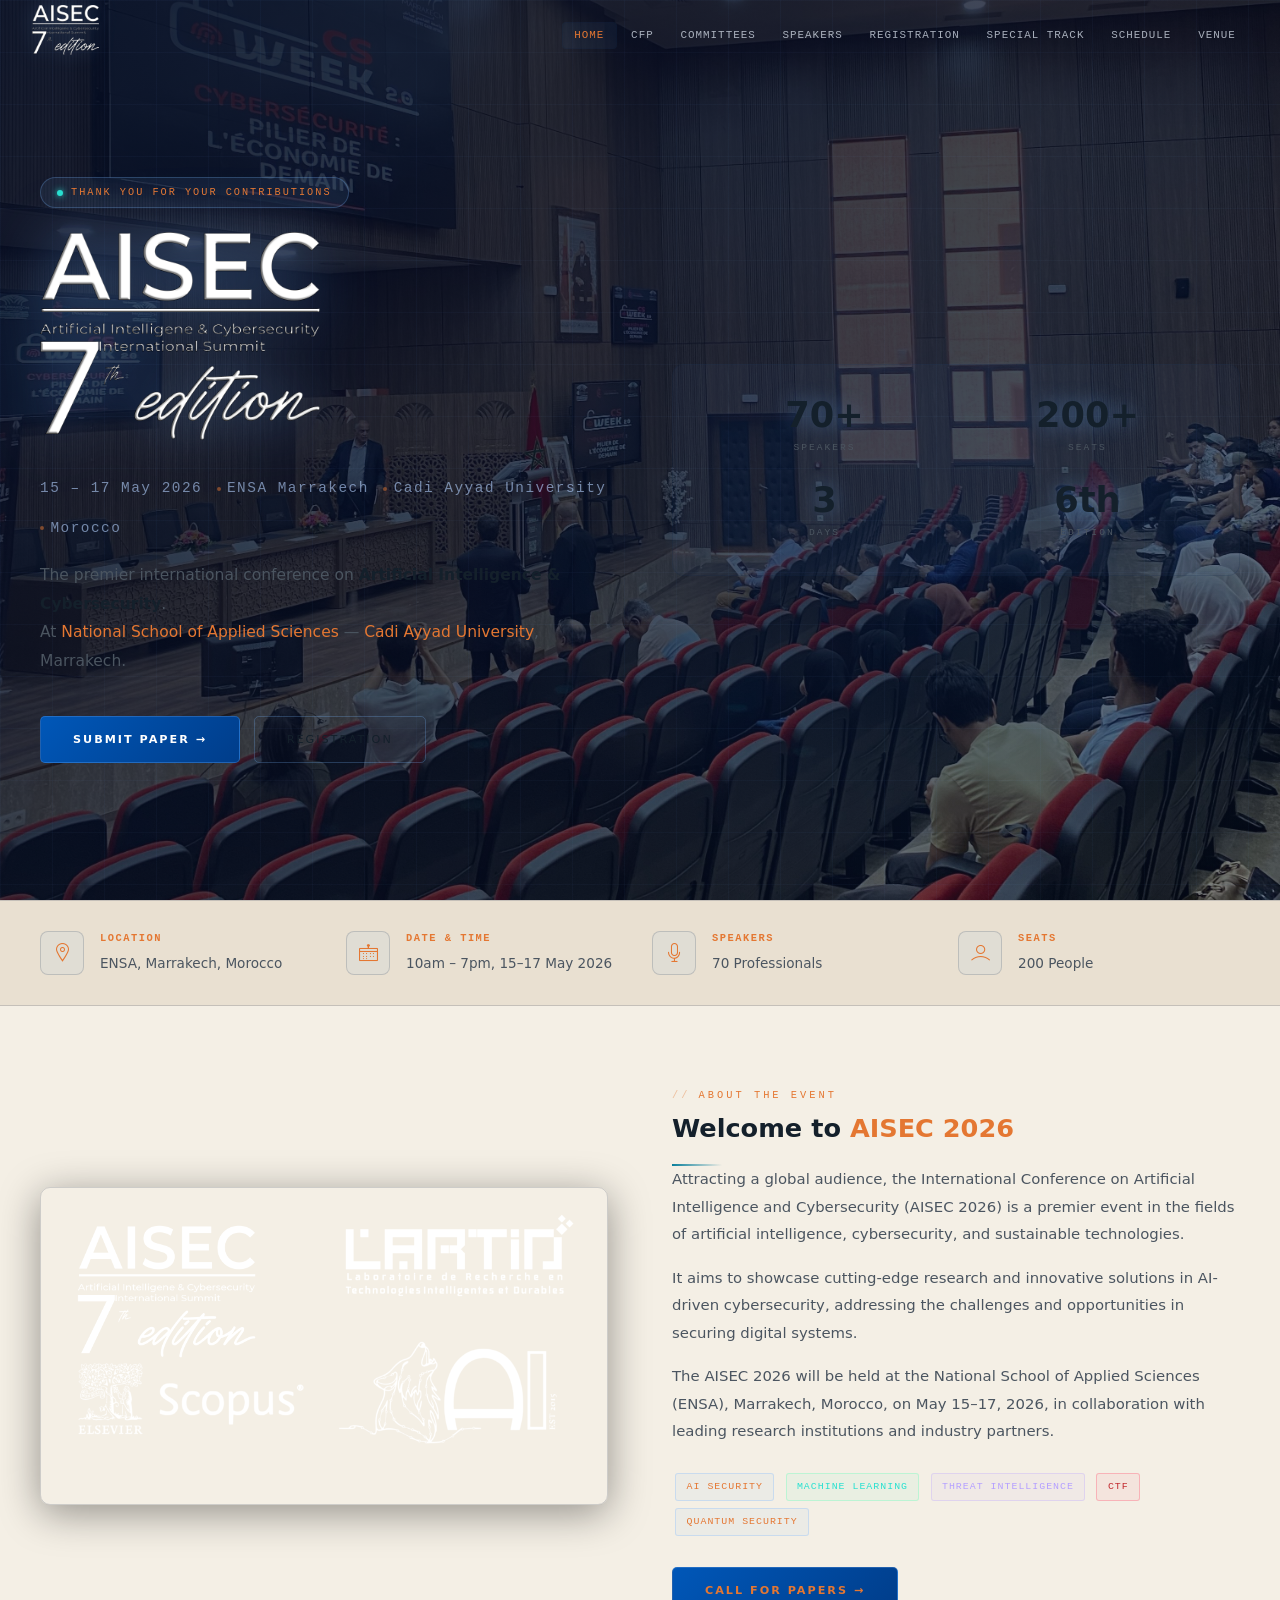
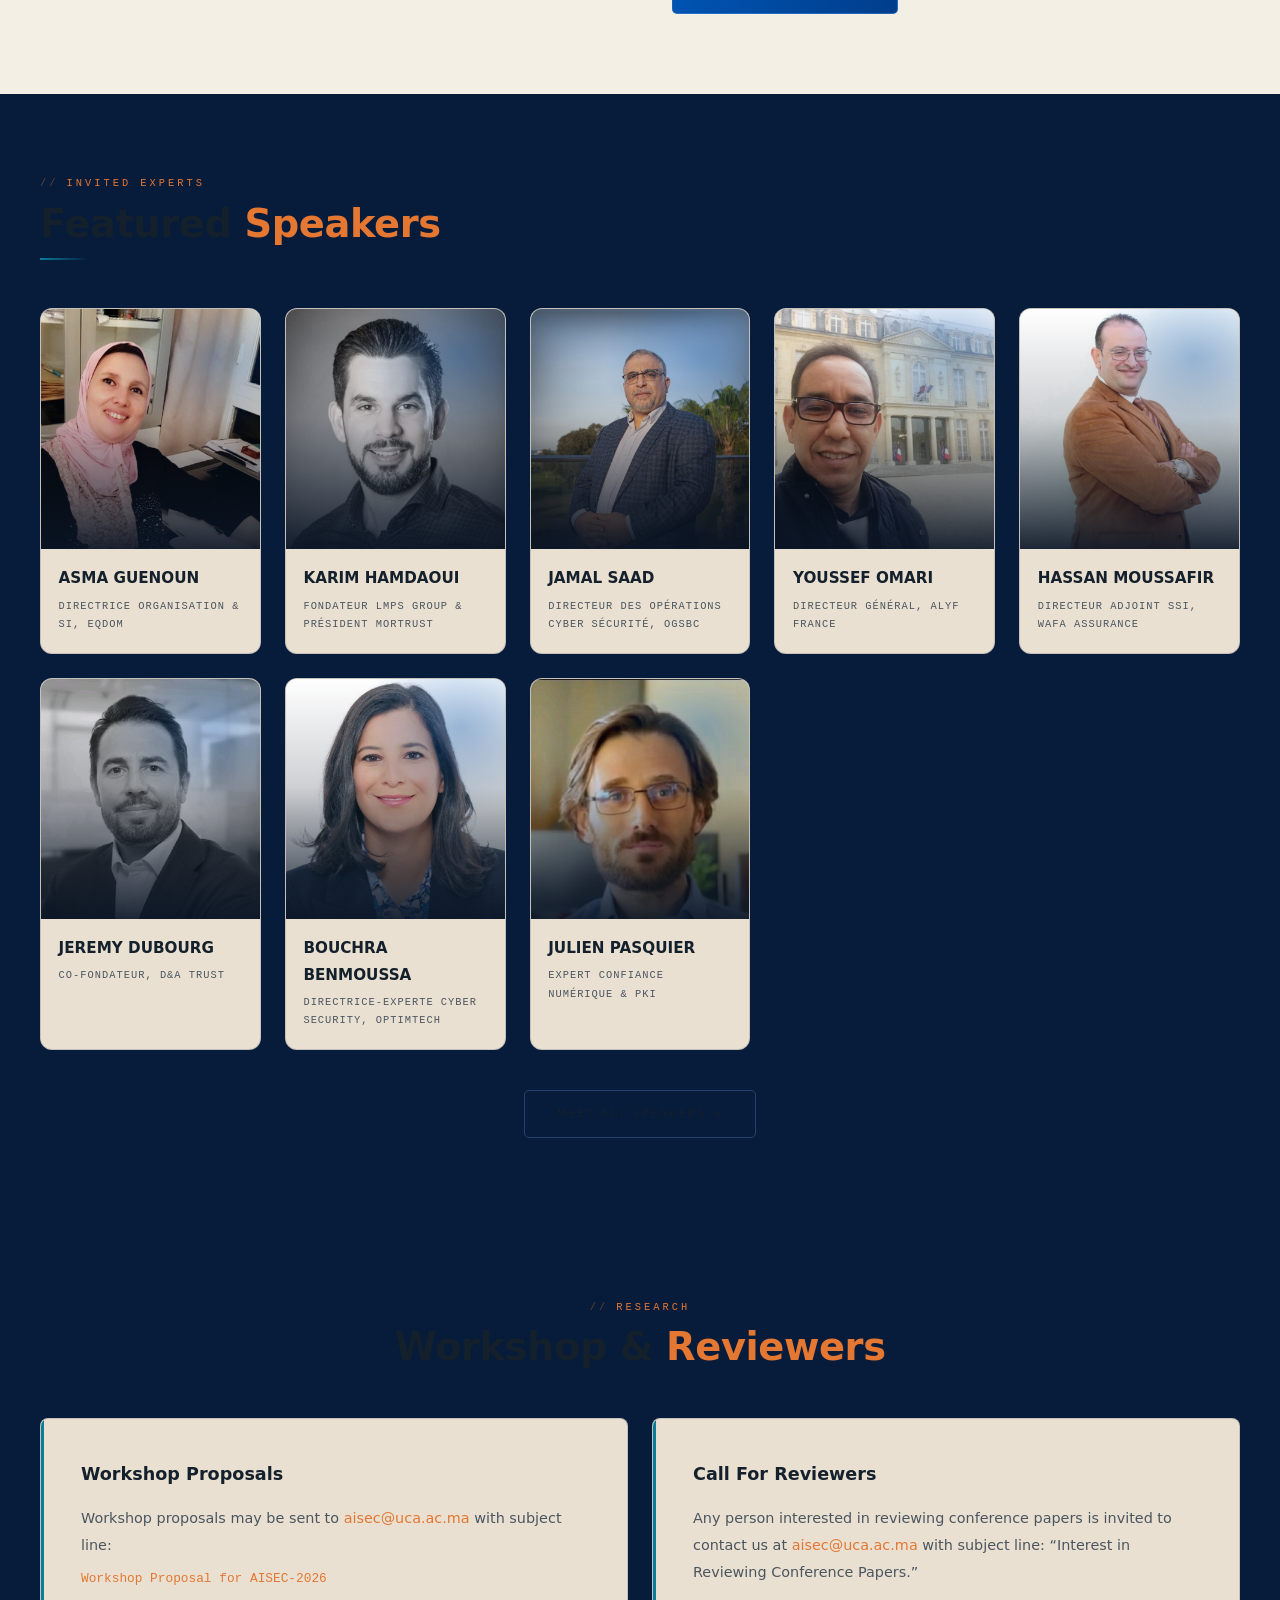
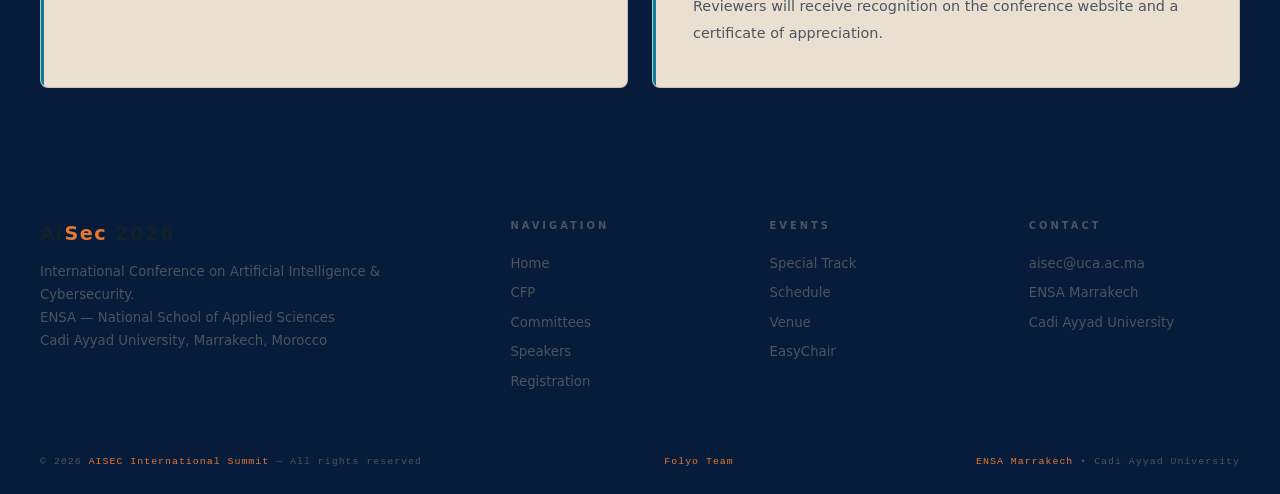
==== commit d4a051bb: "Effect and animations" ====
--- a/conference/index.html
+++ b/conference/index.html
@@ -4,7 +4,7 @@
   <meta charset="utf-8">
   <meta name="viewport" content="width=device-width, initial-scale=1, shrink-to-fit=no">
   <meta name="description" content="International Conference on Artificial Intelligence &amp; Cybersecurity">
-  <link rel="shortcut icon" href="../images/logos/aisec2026-w.png" type="image/png">
+  <link rel="shortcut icon" href="../images/logos/aisec2027-w.png" type="image/png">
   <title>CONFERENCE | AISEC 2027</title>
   <link href="https://fonts.googleapis.com/css2?family=Share+Tech+Mono&family=Syne:wght@400;600;700;800&family=DM+Sans:wght@300;400;500&display=swap" rel="stylesheet">
   <link rel="stylesheet" href="assets/fonts/line-icons.css">
@@ -19,7 +19,7 @@
 
 <nav id="conf-nav">
   <div class="nav-logo">
-    <a href="../index.html"><img src="../images/logos/aisec2026-w.png" alt="AISEC 2026"></a>
+    <a href="../index.html"><img src="../images/logos/aisec2027-w.png" alt="AISEC 2026"></a>
   </div>
   <ul class="nav-links"><li><a href="index.html" class="active">Home</a></li><li><a href="authors.html" class="">CFP</a></li><li><a href="committes.html" class="">Committees</a></li><li><a href="speakers.html" class="">Speakers</a></li><li><a href="registration.html" class="">Registration</a></li><li><a href="tracks.html" class="">Special Track</a></li><li><a href="schedule.html" class="">Schedule</a></li><li><a href="venue.html" class="">Venue</a></li></ul>
   <div class="nav-hamburger" id="nav-hamburger">
@@ -35,7 +35,7 @@
     <div class="hero-left">
       <div class="hero-badge fade-in"><span class="dot"></span> Thank you for your contributions</div>
       <div class="hero-logo fade-in">
-        <img src="../images/logos/aisec2026-w.png" alt="AISEC 2026">
+        <img src="../images/logos/aisec2027-w.png" alt="AISEC 2026">
       </div>
       <div class="hero-meta fade-in">
         <span class="hero-meta-item">15 &ndash; 17 May 2026</span>
--- a/tokens.css
+++ b/tokens.css
@@ -36,9 +36,9 @@
   --glow-signal:0 0 24px rgba(40,224,208,.35);
   --glow-sunset:0 0 28px rgba(228,119,50,.35);
   --blur-nav:blur(14px);
-  --overlay-hero-sky:radial-gradient(ellipse 60% 55% at 45% 25%,rgba(7,10,13,.55),transparent 70%);
-  --overlay-hero-tint:linear-gradient(90deg,transparent 20%,rgba(8,126,155,.10) 50%,transparent 85%);
-  --overlay-hero-bottom:linear-gradient(to top,var(--night) 0%,transparent 14%);
+  --overlay-hero-sky:radial-gradient(ellipse 60% 55% at 45% 25%,rgba(7,10,13,.12),transparent 70%);
+  --overlay-hero-tint:linear-gradient(90deg,transparent 20%,rgba(8,126,155,.03) 50%,transparent 85%);
+  --overlay-hero-bottom:linear-gradient(to top,rgba(7,10,13,.42) 0%,transparent 20%);
   --ease-out:cubic-bezier(.22,.8,.2,1);
   --dur-fast:.2s;--dur-med:.6s;--dur-slow:1.2s;
 
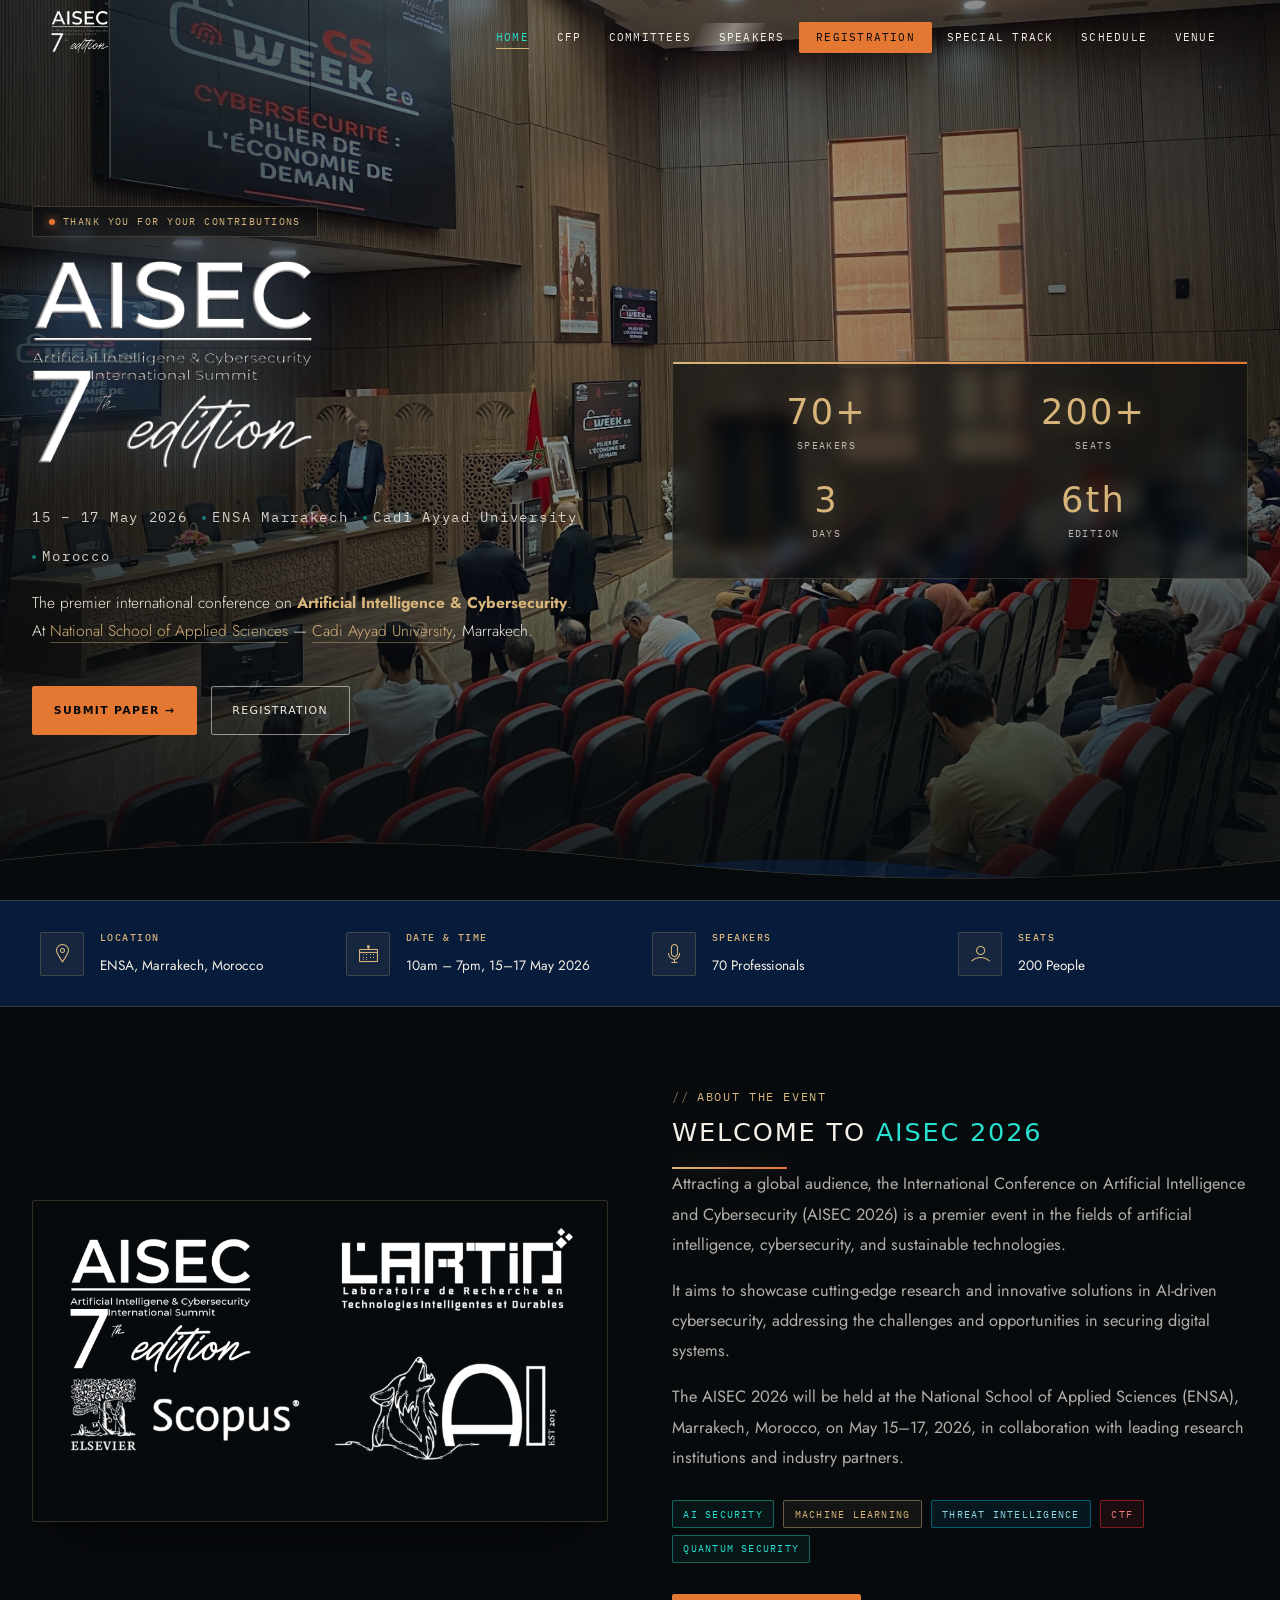
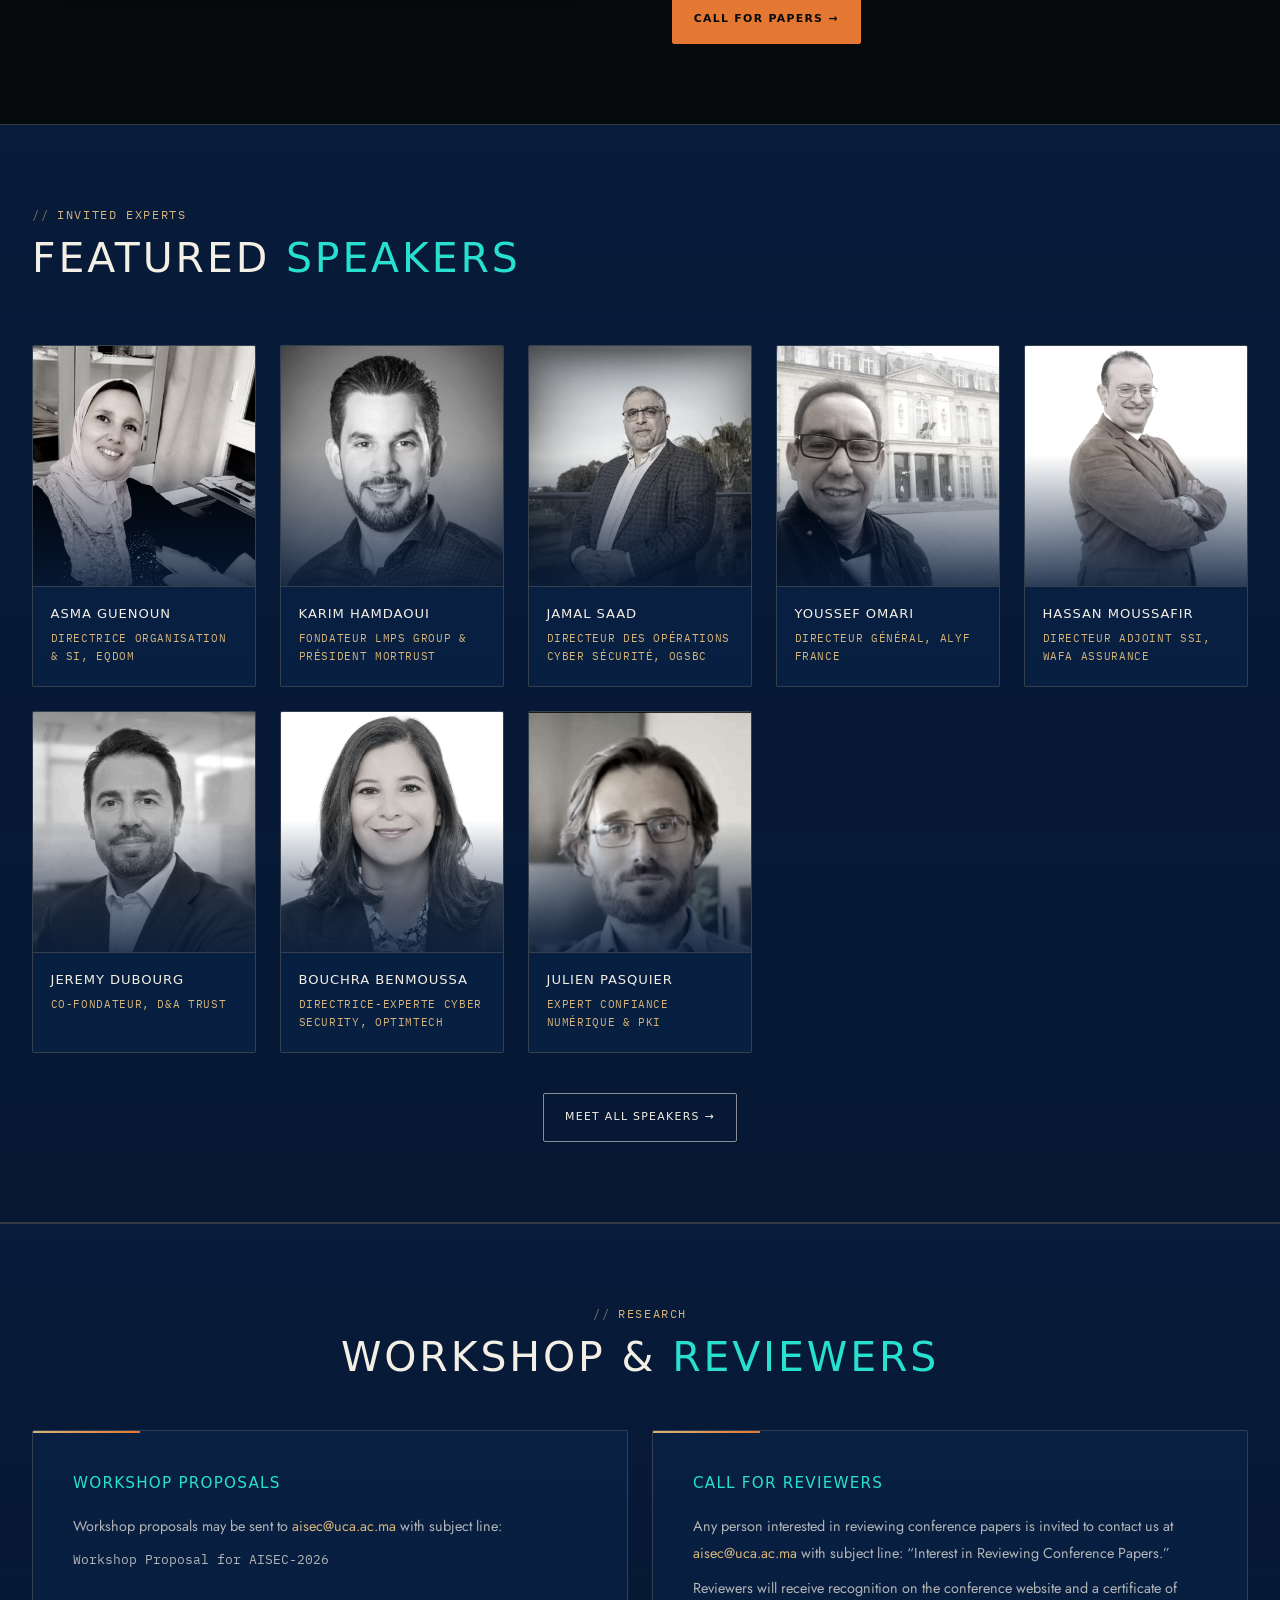
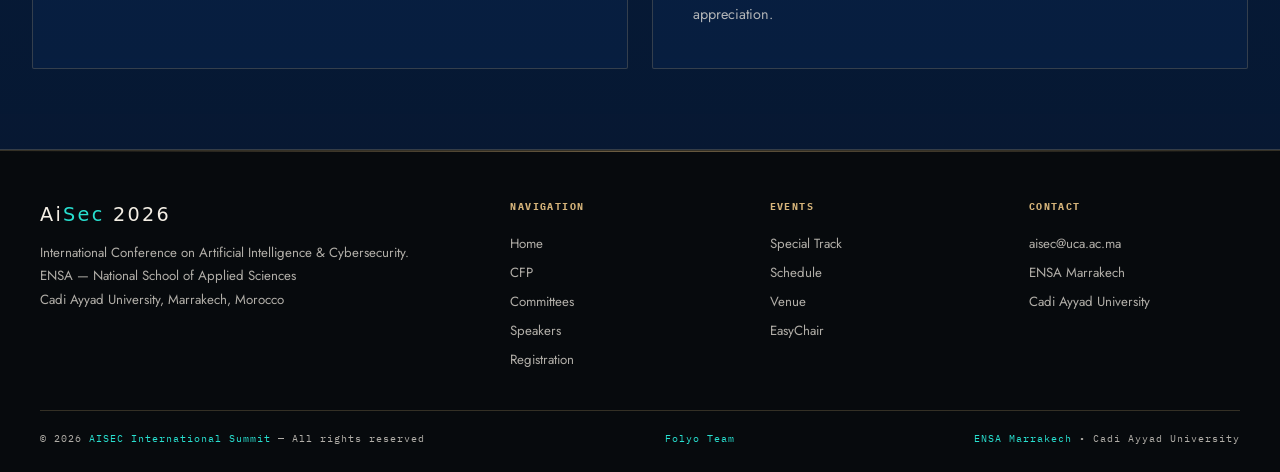
==== commit 589dbab9: "Conference Section Complete" ====
--- a/conference/index.html
+++ b/conference/index.html
@@ -6,11 +6,14 @@
   <meta name="description" content="International Conference on Artificial Intelligence &amp; Cybersecurity">
   <link rel="shortcut icon" href="../images/logos/aisec2027-w.png" type="image/png">
   <title>CONFERENCE | AISEC 2027</title>
-  <link href="https://fonts.googleapis.com/css2?family=Share+Tech+Mono&family=Syne:wght@400;600;700;800&family=DM+Sans:wght@300;400;500&display=swap" rel="stylesheet">
+  <link rel="preconnect" href="https://fonts.googleapis.com">
+  <link rel="preconnect" href="https://fonts.gstatic.com" crossorigin>
+  <link href="https://fonts.googleapis.com/css2?family=IBM+Plex+Mono:wght@400;500&family=Jost:wght@300;400;500&family=Syncopate:wght@400;700&display=swap" rel="stylesheet">
   <link rel="stylesheet" href="assets/fonts/line-icons.css">
   <link rel="stylesheet" href="assets/css/aisec-conf.css">
   <link rel="stylesheet" href="../tokens.css">
   <link rel="stylesheet" href="../site-2027.css">
+  <link rel="stylesheet" href="assets/css/conf-2027.css">
 </head>
 <body>
 <div id="preloader">
@@ -228,5 +231,6 @@
 <a href="#" class="back-to-top"><i class="lni-chevron-up"></i></a>
 
   <script src="assets/js/aisec-conf.js"></script>
+  <script src="assets/js/conf-fx.js"></script>
 </body>
 </html>
--- a/conference/assets/css/aisec-conf.css
+++ b/conference/assets/css/aisec-conf.css
@@ -3,7 +3,6 @@
    Matches aisec26 main website aesthetic
    ============================================================ */
 
-@import url('https://fonts.googleapis.com/css2?family=Share+Tech+Mono&family=Syne:wght@400;600;700;800&family=DM+Sans:wght@300;400;500&display=swap');
 
 /* ── Variables ── */
 :root {
--- a/conference/assets/css/conf-2027.css
+++ b/conference/assets/css/conf-2027.css
@@ -0,0 +1,299 @@
+/* ==========================================================================
+   AISEC 2027 — Conference pages · visual identity of the main site
+   Loaded LAST on every conference page. Uses only ../tokens.css values
+   (Syncopate / Jost / IBM Plex Mono · void-night-sand-sunset-signal).
+   ========================================================================== */
+
+/* 1 — remap the legacy blue theme onto the 2027 tokens -------------------- */
+:root{
+  --gold-light:color-mix(in srgb,var(--sand) 62%,var(--ivory));
+  --glow-gold:0 0 26px rgba(214,180,122,.45);
+  --ease-in-out:cubic-bezier(.65,0,.35,1);
+  --nav-h:72px;
+
+  --bg:var(--void);
+  --bg2:var(--night);
+  --surface:rgba(11,42,82,.42);
+  --surface2:rgba(11,42,82,.78);
+  --border:var(--line-dark);
+  --border2:rgba(214,180,122,.42);
+  --cyan:var(--sand);
+  --cyan2:var(--sunset);
+  --accent:var(--signal);
+  --green:var(--signal);
+  --red:var(--morocco);
+  --purple:var(--atlantic);
+  --text:var(--ivory);
+  --text2:rgba(244,239,229,.84);
+  --muted:var(--text-muted-dark);
+}
+html{scroll-behavior:smooth}
+body{background:var(--void)!important;color:var(--ivory)!important;font-family:var(--font-body)!important;font-size:1.0625rem;line-height:1.7}
+body::before{ /* fine gold grid + horizon glow instead of the blue grid */
+  background-image:
+    linear-gradient(rgba(214,180,122,.035) 1px,transparent 1px),
+    linear-gradient(90deg,rgba(214,180,122,.035) 1px,transparent 1px)!important;
+  background-size:64px 64px!important;
+  -webkit-mask-image:radial-gradient(ellipse 90% 70% at 50% 30%,#000 30%,transparent 100%);mask-image:radial-gradient(ellipse 90% 70% at 50% 30%,#000 30%,transparent 100%);
+}
+::selection{background:var(--signal);color:var(--void)}
+a{color:var(--sand)}a:hover{color:var(--signal)}
+::-webkit-scrollbar{width:6px}::-webkit-scrollbar-track{background:var(--void)}::-webkit-scrollbar-thumb{background:var(--sand-deep)}
+a:focus-visible,button:focus-visible{outline:2px solid var(--signal);outline-offset:3px}
+h1,h2,h3,h4,h5,.btn-primary,.btn-outline{font-family:var(--font-display)}
+
+/* 2 — navigation ---------------------------------------------------------- */
+#conf-nav{height:var(--nav-h);padding:0 clamp(1rem,4vw,3.5rem);transition:background .4s,height .35s var(--ease-out),border-color .4s}
+#conf-nav.scrolled{height:62px;background:rgba(7,10,13,.74);backdrop-filter:var(--blur-nav);-webkit-backdrop-filter:var(--blur-nav);border-bottom:1px solid var(--line-dark);box-shadow:none}
+.nav-logo img{height:42px;filter:none;transition:transform .4s var(--ease-out)}
+.nav-logo a:hover img{transform:scale(1.05)}
+.nav-links{gap:.1rem}
+.nav-links a{font-family:var(--font-mono)!important;font-size:.7rem;letter-spacing:.11em;color:var(--ivory);border:1px solid transparent!important;background:transparent!important;border-radius:var(--radius-sm);position:relative;padding:.45rem .75rem}
+.nav-links a:not(.nav-cta)::after{content:'';position:absolute;left:.75rem;right:.75rem;bottom:.18rem;height:1px;background:var(--sand);transform:scaleX(0);transform-origin:left;transition:transform .35s var(--ease-out)}
+.nav-links a:not(.nav-cta):hover,.nav-links a.active{color:var(--signal)}
+.nav-links a:not(.nav-cta):hover::after,.nav-links a.active::after{transform:scaleX(1)}
+.nav-links a.nav-cta{background:var(--sunset)!important;color:var(--void)!important;border-color:var(--sunset)!important;padding:.45rem 1rem;overflow:hidden}
+.nav-links a.nav-cta.active{box-shadow:var(--glow-sunset)}
+.nav-hamburger span{background:var(--sand)}
+.nav-mobile{background:rgba(7,10,13,.96);backdrop-filter:var(--blur-nav);border-bottom:1px solid var(--line-dark)}
+.nav-mobile a{font-family:var(--font-mono);color:var(--ivory);border-bottom-color:var(--line-dark);min-height:44px;display:flex;align-items:center}
+.nav-mobile a:hover,.nav-mobile a.active{color:var(--signal)}
+
+/* 3 — heroes -------------------------------------------------------------- */
+.scan-line{background:linear-gradient(90deg,transparent,var(--signal),transparent)!important;opacity:.14}
+.page-hero{background:radial-gradient(ellipse 70% 90% at 85% 40%,rgba(214,180,122,.1),transparent 70%),linear-gradient(160deg,var(--void),var(--night) 130%)!important;border-bottom:1px solid var(--line-dark);padding-bottom:clamp(4rem,9vw,6.5rem)}
+.page-hero::before{background:radial-gradient(ellipse 50% 70% at 12% 100%,rgba(228,119,50,.1),transparent 70%)!important}
+.page-hero-inner{max-width:var(--container)}
+.page-tag{font-family:var(--font-mono);font-size:var(--fs-label);letter-spacing:var(--ls-label);color:var(--sand)}
+.page-tag::before{content:'';width:2.2rem;height:1px;background:var(--sand);opacity:.7}
+.page-title{font-family:var(--font-display)!important;font-weight:400!important;text-transform:uppercase;letter-spacing:.08em;font-size:clamp(2rem,5.2vw,4.4rem)!important;line-height:1.1;color:var(--ivory);text-shadow:0 2px 24px rgba(7,10,13,.6);perspective:700px}
+.page-title>span:not(.fx-word){color:transparent!important;-webkit-text-stroke:1.4px var(--signal)}
+.page-title .fx-word{display:inline-block;white-space:nowrap}
+.page-subtitle{font-family:var(--font-body);font-weight:300;font-size:clamp(1.05rem,1.5vw,1.3rem);letter-spacing:.04em;color:var(--text-muted-dark)!important;max-width:60ch}
+
+#hero{background:var(--night)}
+#hero .hero-bg-img{animation:cf-zoom 30s var(--ease-out) infinite alternate}
+@keyframes cf-zoom{from{transform:scale(1)}to{transform:scale(1.06)}}
+.hero-overlay{background:linear-gradient(90deg,rgba(7,10,13,.82),rgba(7,10,13,.35) 55%,rgba(7,10,13,.6)),linear-gradient(to top,rgba(7,10,13,.85),transparent 40%)!important}
+.hero-overlay::after{display:none}
+.hero-content{max-width:var(--container)}
+.hero-badge{font-family:var(--font-mono);color:var(--sand);border:1px solid var(--line-dark);background:rgba(7,10,13,.45);backdrop-filter:blur(6px);letter-spacing:var(--ls-label);border-radius:var(--radius-sm)}
+.hero-badge .dot{background:var(--sunset);box-shadow:0 0 10px var(--sunset)}
+.hero-meta-item{font-family:var(--font-mono);color:rgba(244,239,229,.85);letter-spacing:.12em}
+.hero-subtitle{color:var(--ivory)!important;font-weight:300}
+.hero-subtitle strong{color:var(--sand)}
+.hero-subtitle a{color:var(--sand);border-bottom:1px solid rgba(214,180,122,.4)}.hero-subtitle a:hover{color:var(--signal)}
+.hero-stat-box{background:rgba(7,10,13,.55)!important;border:1px solid var(--line-dark)!important;border-radius:var(--radius-sm)!important;backdrop-filter:blur(8px);position:relative;overflow:hidden}
+.hero-stat-box::before{content:'';position:absolute;left:0;top:0;width:100%;height:2px;background:linear-gradient(90deg,var(--sand),var(--sunset))}
+.hero-stat .num{font-family:var(--font-display)!important;font-weight:400!important;color:var(--sand)!important;text-shadow:var(--glow-gold);letter-spacing:.06em}
+.hero-stat .label{font-family:var(--font-mono);color:var(--text-muted-dark)!important;letter-spacing:.14em}
+
+/* 4 — buttons, tags ------------------------------------------------------- */
+.btn-primary,.btn-outline{position:relative;overflow:hidden;border-radius:var(--radius-sm)!important;font-family:var(--font-display)!important;font-size:.68rem!important;letter-spacing:.12em!important;text-transform:uppercase;padding:.9rem 1.3rem!important;min-height:44px;display:inline-flex;align-items:center;gap:.5rem;transition:transform .25s var(--ease-out),background .25s,border-color .25s,color .25s,box-shadow .3s}
+.btn-primary{background:var(--sunset)!important;color:var(--void)!important;border:1px solid var(--sunset)!important;box-shadow:none!important}
+.btn-primary::before{display:none!important}
+.btn-primary:hover{background:var(--clay)!important;border-color:var(--clay)!important;box-shadow:var(--glow-sunset)!important;color:var(--ivory)!important;transform:translateY(-2px)}
+.btn-primary::after,.nav-links a.nav-cta::after{content:'';position:absolute;top:0;left:-80%;width:50%;height:100%;background:linear-gradient(100deg,transparent,rgba(255,255,255,.38),transparent);transform:skewX(-20deg);transition:left .7s var(--ease-out);pointer-events:none}
+.btn-primary:hover::after,.nav-links a.nav-cta:hover::after{left:140%}
+.btn-outline{background:transparent!important;border:1px solid rgba(244,239,229,.55)!important;color:var(--ivory)!important}
+.btn-outline:hover{border-color:var(--signal)!important;color:var(--signal)!important;transform:translateY(-2px)}
+.tag{font-family:var(--font-mono);font-size:.64rem;letter-spacing:.12em;text-transform:uppercase;border-radius:var(--radius-sm);background:transparent;margin:.2rem .25rem .2rem 0;transition:background .25s,transform .25s var(--ease-out)}
+.tag:hover{transform:translateY(-2px)}
+.tag-cyan{color:var(--signal)!important;border:1px solid rgba(40,224,208,.4)!important;background:rgba(40,224,208,.05)!important}
+.tag-green{color:var(--sand)!important;border:1px solid rgba(214,180,122,.45)!important;background:rgba(214,180,122,.06)!important}
+.tag-purple{color:#8fd6e6!important;border:1px solid rgba(8,126,155,.7)!important;background:rgba(8,126,155,.12)!important}
+.tag-red{color:#ef7d7d!important;border:1px solid rgba(193,39,45,.6)!important;background:rgba(193,39,45,.1)!important}
+.tag-yellow{color:var(--sunset)!important;border:1px solid rgba(228,119,50,.5)!important;background:rgba(228,119,50,.08)!important}
+
+/* 5 — sections, titles ---------------------------------------------------- */
+.conf-section{background:transparent;position:relative}
+.conf-section.alt{background:linear-gradient(180deg,var(--night),rgba(7,27,58,.85))!important;border-top:1px solid var(--line-dark);border-bottom:1px solid var(--line-dark)}
+.conf-section.dark{background:var(--night-2)!important}
+.section-inner{max-width:var(--container)}
+.section-tag{font-family:var(--font-mono)!important;font-size:var(--fs-label)!important;letter-spacing:var(--ls-label)!important;color:var(--sand)!important;text-transform:uppercase}
+.section-tag::before{color:var(--sand)!important;opacity:.6}
+.section-title,.about-text h2{font-family:var(--font-display)!important;font-weight:400!important;text-transform:uppercase;letter-spacing:.07em;color:var(--ivory)!important;line-height:1.2}
+.section-title{font-size:clamp(1.5rem,3.2vw,2.6rem)!important}
+.section-title .hl{color:var(--signal)!important}
+.section-title::before,.section-title::after,.about-text h2::before,.about-text h2::after{display:none!important}
+.section-divider{height:2px!important;width:0;background:linear-gradient(90deg,var(--sand),var(--sunset))!important;box-shadow:var(--glow-gold);transition:width 1.2s .25s var(--ease-out)}
+.visible .section-divider,.section-divider.visible,.section-head.visible .section-divider{width:clamp(70px,9vw,130px)!important}
+.section-head.visible .section-divider,.about-text.visible .section-divider{width:clamp(70px,9vw,130px)!important}
+.about-text p{color:var(--text-muted-dark);font-size:1.02rem}
+.about-text a{color:var(--sand)}
+.about-img img{border:1px solid var(--line-dark);border-radius:var(--radius-sm);box-shadow:0 30px 60px -30px rgba(0,0,0,.8)}
+
+/* 6 — info bar, cards, lists --------------------------------------------- */
+.info-bar{background:var(--night)!important;border-color:var(--line-dark)!important}
+.info-item-icon{background:rgba(214,180,122,.07)!important;border:1px solid var(--line-dark)!important;color:var(--sand)!important;border-radius:var(--radius-sm)!important;transition:transform .35s var(--ease-out),background .25s}
+.info-item:hover .info-item-icon{transform:translateY(-3px) rotate(-4deg);background:rgba(214,180,122,.14)!important}
+.info-item-text b{font-family:var(--font-mono);font-size:.64rem;letter-spacing:.14em;text-transform:uppercase;color:var(--sand)!important;font-weight:500}
+.info-item-text span{color:var(--ivory)!important}
+.content-card,.date-card,.venue-card,.reg-table-wrap{background:var(--surface)!important;border:1px solid var(--line-dark)!important;border-radius:var(--radius-sm)!important;position:relative;overflow:hidden;transition:transform .4s var(--ease-out),border-color .3s,box-shadow .4s,background .3s}
+.content-card::before,.date-card::before{content:'';position:absolute;left:0;top:0;width:100%;height:2px;background:linear-gradient(90deg,var(--sand),var(--sunset))!important;transform:scaleX(.18);transform-origin:left;transition:transform .6s var(--ease-out)}
+.content-card:hover,.date-card:hover{border-color:var(--border2)!important;transform:translateY(-4px);box-shadow:0 22px 44px -26px rgba(214,180,122,.35)}
+.content-card:hover::before,.date-card:hover::before{transform:scaleX(1)}
+.content-card h3,.date-card h4{font-family:var(--font-display)!important;font-weight:400!important;text-transform:uppercase;letter-spacing:.08em;color:var(--signal)!important;font-size:.95rem!important}
+.content-card p,.content-card li{color:var(--text-muted-dark)!important}
+.content-card strong,.content-card a strong{color:var(--ivory)!important}
+.content-card a{color:var(--sand)}.content-card a:hover{color:var(--signal)}
+.conf-list li::before{color:var(--sunset)!important;background:var(--sunset)!important}
+.conf-list li{color:var(--text-muted-dark)}
+.date-card li{border-color:var(--line-dark)!important;color:var(--text-muted-dark)}
+.date-card li span,.date-red{color:var(--sand)!important;font-family:var(--font-mono)}
+
+/* tables */
+.reg-table th{font-family:var(--font-mono)!important;font-weight:500;font-size:.68rem;letter-spacing:.14em;text-transform:uppercase;color:var(--sand)!important;background:rgba(214,180,122,.07)!important;border-bottom:1px solid var(--line-dark)!important}
+.reg-table td{border-color:var(--line-dark)!important;color:var(--text2)}
+.reg-table tr:hover td{background:rgba(214,180,122,.06)!important}
+.reg-table td.price{color:var(--sand)!important;font-family:var(--font-mono);font-weight:500}
+
+/* 7 — speakers ------------------------------------------------------------ */
+.speaker-card{background:var(--surface)!important;border:1px solid var(--line-dark)!important;border-radius:var(--radius-sm)!important;overflow:hidden;position:relative;transition:transform .4s var(--ease-out),border-color .3s,box-shadow .4s}
+.speaker-card:hover{border-color:var(--border2)!important;box-shadow:0 22px 44px -22px rgba(228,119,50,.45)!important}
+.speaker-img img{filter:grayscale(.85) contrast(1.05);transition:filter .5s,transform .6s var(--ease-out)}
+.speaker-card:hover .speaker-img img{filter:grayscale(0) contrast(1.05);transform:scale(1.07)}
+.speaker-img-overlay{background:linear-gradient(to top,rgba(7,27,58,.85),transparent 55%)!important}
+.speaker-info{border-top:1px solid var(--line-dark)}
+.speaker-name{font-family:var(--font-display)!important;font-weight:400!important;letter-spacing:.07em;font-size:.82rem!important;color:var(--ivory)!important;text-transform:uppercase}
+.speaker-role{font-family:var(--font-mono)!important;font-size:.66rem!important;letter-spacing:.06em;color:var(--sand)!important}
+
+/* 8 — committees ---------------------------------------------------------- */
+.committee-sub{margin:3.5rem 0 1.5rem;display:flex;align-items:center;gap:1rem}
+.committee-sub span{font-family:var(--font-display);font-size:clamp(1.2rem,2.4vw,1.9rem);letter-spacing:.08em;text-transform:uppercase;color:var(--ivory)}
+.committee-sub::after{content:'';flex:1;height:1px;background:linear-gradient(90deg,var(--sand),transparent)}
+.committee-label{font-family:var(--font-mono)!important;font-size:.72rem!important;letter-spacing:.16em!important;color:var(--sand)!important;display:flex;align-items:center;gap:.9rem}
+.committee-label::after{background:var(--line-dark)!important}
+.committee-count{order:2;font-style:normal;font-size:.62rem;letter-spacing:.14em;color:var(--signal);border:1px solid rgba(40,224,208,.4);padding:.1rem .55rem;border-radius:99px;text-transform:uppercase}
+.committee-label::after{order:3}
+.committee-item{background:var(--surface)!important;border:1px solid var(--line-dark)!important;border-radius:var(--radius-sm)!important;color:var(--text-muted-dark)!important;position:relative;transition:transform .3s var(--ease-out),border-color .25s,background .25s}
+.committee-item::before{content:'';position:absolute;left:0;top:0;bottom:0;width:2px;background:var(--sunset);transform:scaleY(0);transform-origin:top;transition:transform .4s var(--ease-out)}
+.committee-item:hover{border-color:var(--border2)!important;background:var(--surface2)!important;transform:translateX(4px)}
+.committee-item:hover::before{transform:scaleY(1)}
+.committee-item strong{color:var(--ivory)!important;font-family:var(--font-body);font-weight:500;letter-spacing:.02em}
+.committee-section:has(.committee-item strong:only-child) .committee-item{padding-block:1rem}
+.committee-search{width:100%;max-width:420px;background:rgba(7,10,13,.6);border:1px solid var(--line-dark);border-radius:var(--radius-sm);padding:.8rem 1rem;color:var(--ivory);font:500 .72rem var(--font-mono);letter-spacing:.1em;margin-bottom:2.25rem;transition:border-color .2s}
+.committee-search:focus{outline:none;border-color:var(--signal)}
+.committee-search::placeholder{color:var(--text-muted-dark)}
+.committee-item.is-hidden,.committee-section.is-empty{display:none}
+
+/* 9 — schedule ------------------------------------------------------------ */
+.schedule-tabs{border-bottom:1px solid var(--line-dark)!important;gap:.5rem}
+.schedule-tab-btn{font-family:var(--font-mono)!important;font-size:.72rem!important;letter-spacing:.12em;text-transform:uppercase;color:var(--text-muted-dark)!important;background:transparent!important;border:1px solid var(--line-dark)!important;border-radius:var(--radius-sm)!important;min-height:44px;transition:all .25s var(--ease-out)}
+.schedule-tab-btn:hover{color:var(--signal)!important;border-color:var(--signal)!important}
+.schedule-tab-btn.active{background:var(--sunset)!important;color:var(--void)!important;border-color:var(--sunset)!important;box-shadow:var(--glow-sunset)}
+.schedule-content.active{animation:cf-tab .6s var(--ease-out)}
+@keyframes cf-tab{from{opacity:0;transform:translateY(16px)}to{opacity:1;transform:none}}
+.timeline-item{background:var(--surface)!important;border:1px solid var(--line-dark)!important;border-radius:var(--radius-sm)!important;position:relative;transition:transform .35s var(--ease-out),border-color .25s,background .25s,box-shadow .35s}
+.timeline-item::before{content:'';position:absolute;left:0;top:0;bottom:0;width:2px;background:var(--sunset);transform:scaleY(0);transform-origin:top;transition:transform .45s var(--ease-out);z-index:1}
+.timeline-item:hover{background:var(--surface2)!important;border-color:var(--border2)!important;transform:translateX(6px);box-shadow:-10px 0 30px -14px rgba(228,119,50,.45)}
+.timeline-item:hover::before{transform:scaleY(1)}
+.timeline-time{background:rgba(214,180,122,.06)!important;border-right:1px solid var(--line-dark)!important;color:var(--sand)!important;font-family:var(--font-mono)!important}
+.timeline-body h4{font-family:var(--font-display)!important;font-weight:400!important;letter-spacing:.06em;text-transform:uppercase;color:var(--ivory)!important;font-size:.9rem}
+.timeline-body p{color:var(--text-muted-dark)!important}
+
+/* 10 — venue -------------------------------------------------------------- */
+.venue-card img{transition:transform .8s var(--ease-out),filter .5s;filter:saturate(.8)}
+.venue-card:hover img{transform:scale(1.06);filter:saturate(1.1)}
+.venue-card{overflow:hidden}
+.venue-card:hover{transform:translateY(-6px);border-color:var(--border2)!important;box-shadow:0 26px 50px -26px rgba(228,119,50,.4)}
+.venue-card-body h3{font-family:var(--font-display)!important;font-weight:400!important;letter-spacing:.07em;text-transform:uppercase;color:var(--ivory)!important;font-size:.92rem!important}
+.venue-card-body p{color:var(--text-muted-dark)!important}
+.venue-map{border:1px solid var(--line-dark)!important;border-radius:var(--radius-sm)!important;filter:grayscale(.55) contrast(1.05) sepia(.25) hue-rotate(-12deg)}
+
+/* 11 — stats, footer, preloader, back-to-top ----------------------------- */
+.stats-strip{background:var(--night)!important;border-color:var(--line-dark)!important}
+.stat-num{font-family:var(--font-display)!important;font-weight:400!important;color:var(--sand)!important;text-shadow:var(--glow-gold)}
+.stat-label{font-family:var(--font-mono);color:var(--text-muted-dark)!important}
+#conf-footer{background:var(--void)!important;border-top:1px solid var(--line-dark)!important;position:relative}
+#conf-footer::before{content:'';position:absolute;left:0;right:0;top:0;height:1px;background:linear-gradient(90deg,transparent,var(--sand),transparent);opacity:.5}
+.footer-brand .logo{font-family:var(--font-display)!important;font-weight:400!important;letter-spacing:.12em}
+.footer-brand .logo span{color:var(--signal)!important}
+.footer-brand p{color:var(--text-muted-dark)!important}
+.footer-col h5{font-family:var(--font-mono)!important;color:var(--sand)!important;letter-spacing:.14em}
+.footer-col a{color:var(--text-muted-dark)!important;transition:color .2s,transform .2s}
+.footer-col a:hover{color:var(--signal)!important;transform:translateX(4px)}
+.footer-bottom{border-color:var(--line-dark)!important}
+.footer-bottom p{color:var(--text-muted-dark)!important}.footer-bottom span{color:var(--signal)!important}
+
+#preloader{background:var(--void)!important;z-index:2950;flex-direction:column;gap:1.2rem;transition:opacity .7s var(--ease-in-out),visibility .7s}
+#preloader.hidden{visibility:hidden}
+.preloader-ring{display:none!important}
+.cf-pre svg{height:min(46vh,340px);width:auto;overflow:visible}
+.cf-pre .o{fill:none;stroke:var(--gold-light);stroke-width:2;stroke-linejoin:round;stroke-dasharray:1;stroke-dashoffset:1;filter:drop-shadow(0 0 5px rgba(214,180,122,.7));animation:cf-trace var(--trace,1.5s) var(--ease-in-out) forwards}
+.cf-pre .f{fill:rgba(214,180,122,.1);opacity:0;animation:cf-fade .6s calc(var(--trace,1.5s) - .3s) forwards}
+.cf-pre .d{fill:var(--sunset);opacity:0;filter:drop-shadow(0 0 8px var(--sunset));animation:cf-fade .4s calc(var(--trace,1.5s) - .1s) forwards}
+@keyframes cf-trace{to{stroke-dashoffset:0}}
+@keyframes cf-fade{to{opacity:1}}
+.cf-pre-label{font:500 .62rem var(--font-mono);letter-spacing:.24em;color:var(--sand);text-transform:uppercase}
+
+.back-to-top{background:rgba(7,10,13,.7)!important;backdrop-filter:var(--blur-nav);border:1px solid var(--line-dark)!important;color:var(--sand)!important;width:46px;height:46px}
+.back-to-top:hover{color:var(--ivory)!important;border-color:var(--sunset)!important}
+
+/* 12 — reveals ------------------------------------------------------------ */
+.fade-in{opacity:0;transform:translateY(24px);filter:blur(6px);transition:opacity .9s var(--ease-out),transform .9s var(--ease-out),filter .9s var(--ease-out);transition-delay:calc(var(--d,0)*70ms)}
+.fade-in.visible{opacity:1;transform:none;filter:none}
+.speaker-card.fade-in,.committee-item{filter:none}
+
+/* 13 — effects ------------------------------------------------------------ */
+.fx-progress{position:fixed;top:0;left:0;height:2px;width:100%;z-index:1100;transform:scaleX(0);transform-origin:left;background:linear-gradient(90deg,var(--sand),var(--sunset));box-shadow:0 0 12px rgba(228,119,50,.6);pointer-events:none}
+.fx-cursor,.fx-cursor-dot{position:fixed;top:0;left:0;z-index:2800;pointer-events:none;border-radius:50%;opacity:0;transition:opacity .3s}
+.fx-cursor{width:38px;height:38px;border:1px solid rgba(214,180,122,.55);margin:-19px 0 0 -19px;transition:width .25s var(--ease-out),height .25s var(--ease-out),margin .25s var(--ease-out),background .25s,opacity .3s}
+.fx-cursor-dot{width:5px;height:5px;margin:-2.5px 0 0 -2.5px;background:var(--sunset);box-shadow:0 0 10px var(--sunset)}
+.fx-cursor.is-hover{width:62px;height:62px;margin:-31px 0 0 -31px;background:rgba(214,180,122,.08);border-color:var(--sand)}
+.fx-cursor.is-on,.fx-cursor-dot.is-on{opacity:1}
+@media(hover:none),(pointer:coarse){.fx-cursor,.fx-cursor-dot{display:none}}
+.fx-sand{position:absolute;inset:0;width:100%;height:100%;z-index:1;pointer-events:none;mix-blend-mode:screen}
+.fx-map{position:absolute;right:clamp(-6rem,-2vw,0rem);top:50%;height:150%;width:auto;transform:translateY(-50%);z-index:0;pointer-events:none;opacity:.9}
+.fx-map .o{fill:none;stroke:var(--sand);stroke-width:1.2;stroke-dasharray:1;stroke-dashoffset:1;opacity:.5;animation:cf-trace 3.4s .5s var(--ease-in-out) forwards}
+.fx-map .f{fill:rgba(214,180,122,.035)}
+.fx-map .d{fill:var(--sunset);filter:drop-shadow(0 0 8px var(--sunset));animation:fx-ping 2.4s ease-in-out infinite}
+@keyframes fx-ping{0%,100%{opacity:.5}50%{opacity:1}}
+@media(max-width:820px){.fx-map{opacity:.35;right:-30%;height:120%}}
+.page-hero-inner,.hero-content{position:relative;z-index:2}
+#hero{position:relative;overflow:hidden}
+.fx-dunes{position:absolute;left:0;right:0;bottom:-1px;height:clamp(50px,8vw,110px);z-index:2;pointer-events:none;overflow:hidden}
+.fx-dunes svg{position:absolute;left:0;bottom:0;width:200%;height:100%}
+.fx-dunes .d1{animation:fx-dune 38s linear infinite}.fx-dunes .d2{animation:fx-dune 56s linear infinite reverse;opacity:.7}
+@keyframes fx-dune{to{transform:translateX(-50%)}}
+.fx-dunes path{fill:var(--void)}.fx-dunes .d2 path{fill:var(--night-2);opacity:.6}
+.fx-dunes .d1 path+path{fill:none;stroke:rgba(214,180,122,.3);stroke-width:1}
+.conf-section.alt:has(+ .conf-section) {}
+.fx-char{display:inline-block;opacity:0;transform:translateY(.55em) rotateX(-70deg);transform-origin:50% 100%;filter:blur(8px);animation:fx-char .9s var(--ease-out) forwards;animation-delay:calc(var(--c)*45ms + .35s)}
+@keyframes fx-char{to{opacity:1;transform:none;filter:none}}
+.fx-tilt{transform-style:preserve-3d;will-change:transform}
+.fx-tilt.is-tilting{transition:transform .08s linear,border-color .3s,box-shadow .4s!important}
+.fx-tilt .fx-glare{position:absolute;inset:0;pointer-events:none;opacity:0;transition:opacity .3s;background:radial-gradient(circle 170px at var(--gx,50%) var(--gy,50%),rgba(244,239,229,.18),transparent 70%);z-index:4}
+.fx-tilt:hover .fx-glare{opacity:1}
+/* page transition */
+.fx-wipe{position:fixed;inset:0;z-index:3000;background:var(--void);pointer-events:none;opacity:0;transform:translateY(100%);transition:transform .45s var(--ease-in-out),opacity .45s}
+.fx-wipe::after{content:'';position:absolute;left:0;right:0;top:0;height:2px;background:linear-gradient(90deg,var(--sand),var(--sunset));box-shadow:var(--glow-gold)}
+body.is-leaving .fx-wipe{opacity:1;transform:none}
+
+/* 14 — responsive fixes (inline 2-column grids never collapsed) ---------- */
+@media(max-width:900px){
+  .section-inner [style*="grid-template-columns:1fr 1fr"],.section-inner [style*="grid-template-columns: 1fr 1fr"]{grid-template-columns:1fr!important}
+  .hero-stat-box{max-width:420px}
+}
+@media(max-width:768px){
+  .timeline-item{grid-template-columns:1fr!important}
+  .timeline-time{border-right:0!important;border-bottom:1px solid var(--line-dark)!important;justify-content:flex-start}
+  .timeline-item:hover{transform:none}
+  .schedule-tabs{flex-wrap:wrap}
+}
+
+@media(prefers-reduced-motion:reduce){
+  #preloader{display:none!important}
+  .fx-char{animation:none;opacity:1;transform:none;filter:none}
+  .fade-in{filter:none}
+  .fx-sand,.fx-cursor,.fx-cursor-dot{display:none}
+  .fx-dunes svg,#hero .hero-bg-img{animation:none}
+  .fx-map .o{animation:none;stroke-dashoffset:0}
+}
+
+/* fixes after first review */
+.page-title .fx-word,.page-title .fx-char{color:inherit!important;-webkit-text-stroke:inherit}
+.page-title>span:not(.fx-word){display:inline}
+.timeline-item{grid-template-columns:150px 1fr auto!important}
+.timeline-item>.btn-outline{align-self:center;margin:0 1.25rem}
+@media(max-width:768px){.timeline-item{grid-template-columns:1fr!important}.timeline-item>.btn-outline{margin:0 1.25rem 1rem;justify-self:start}}
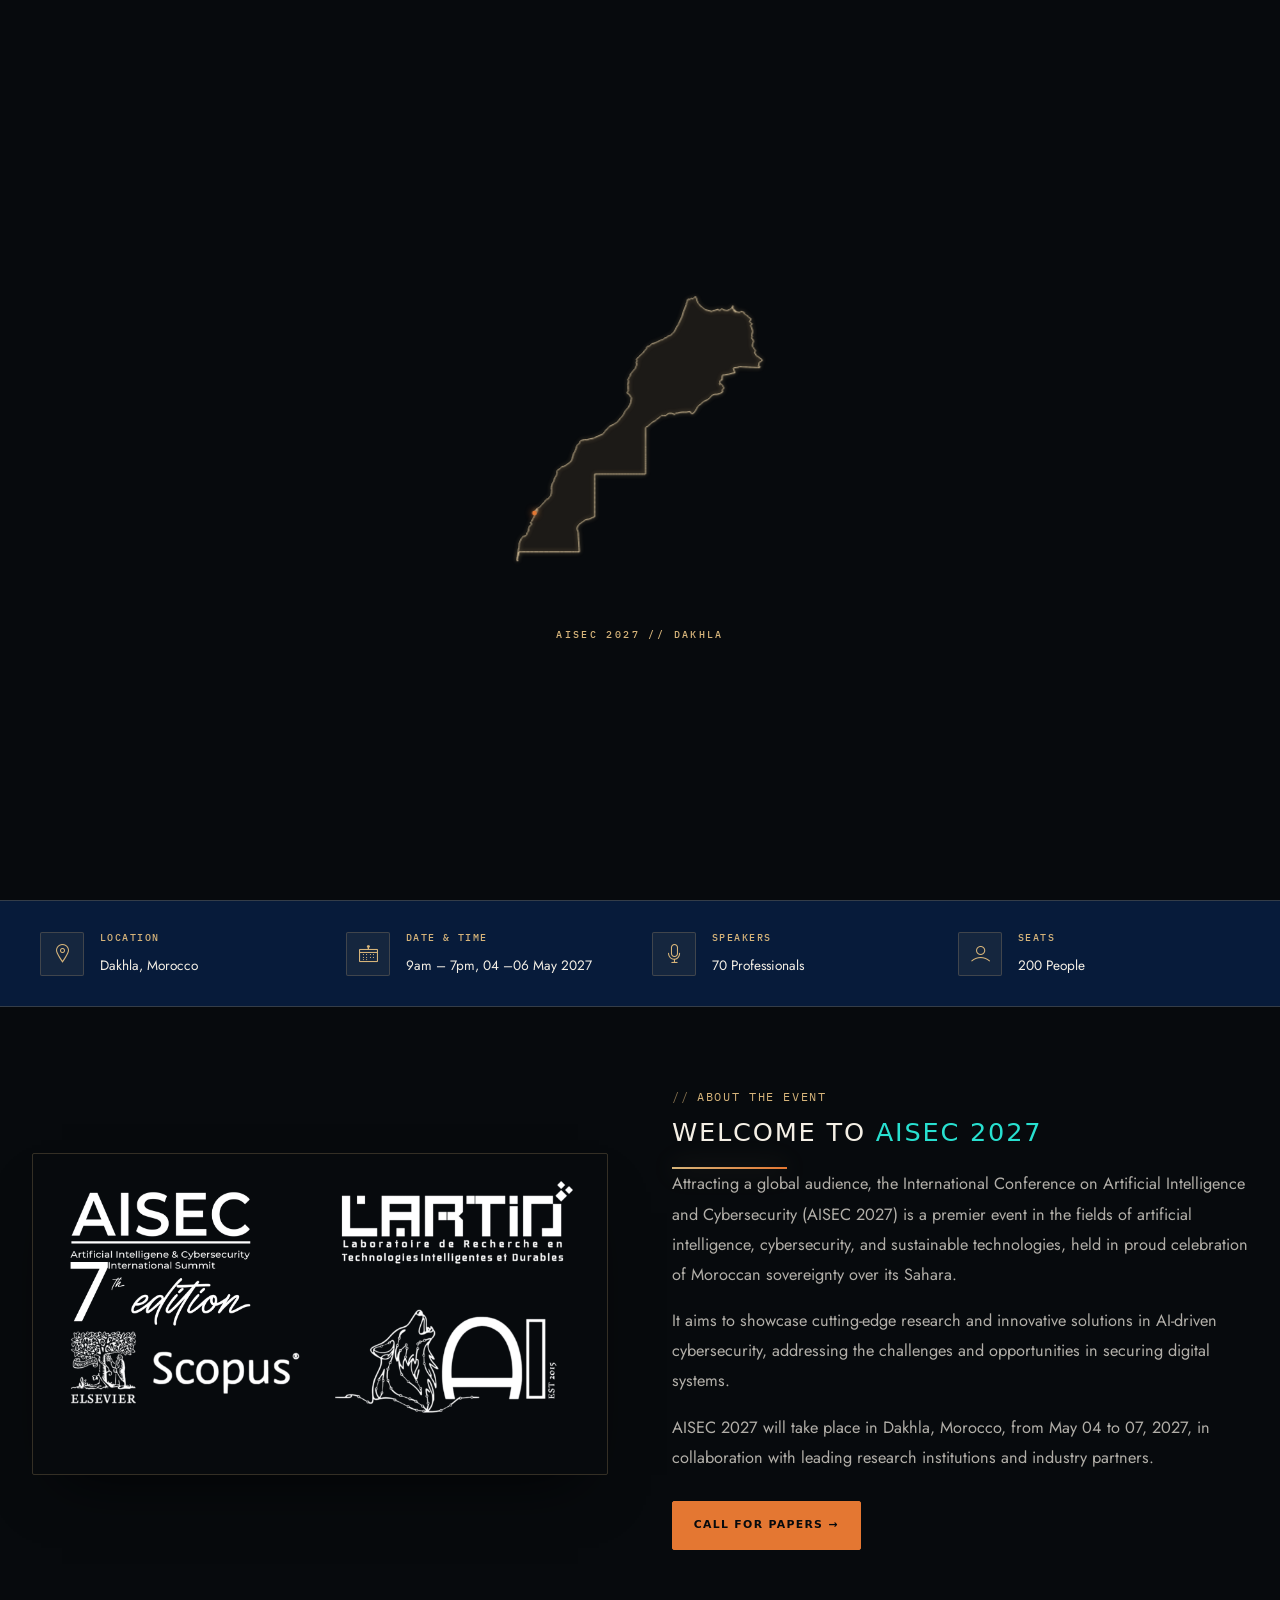
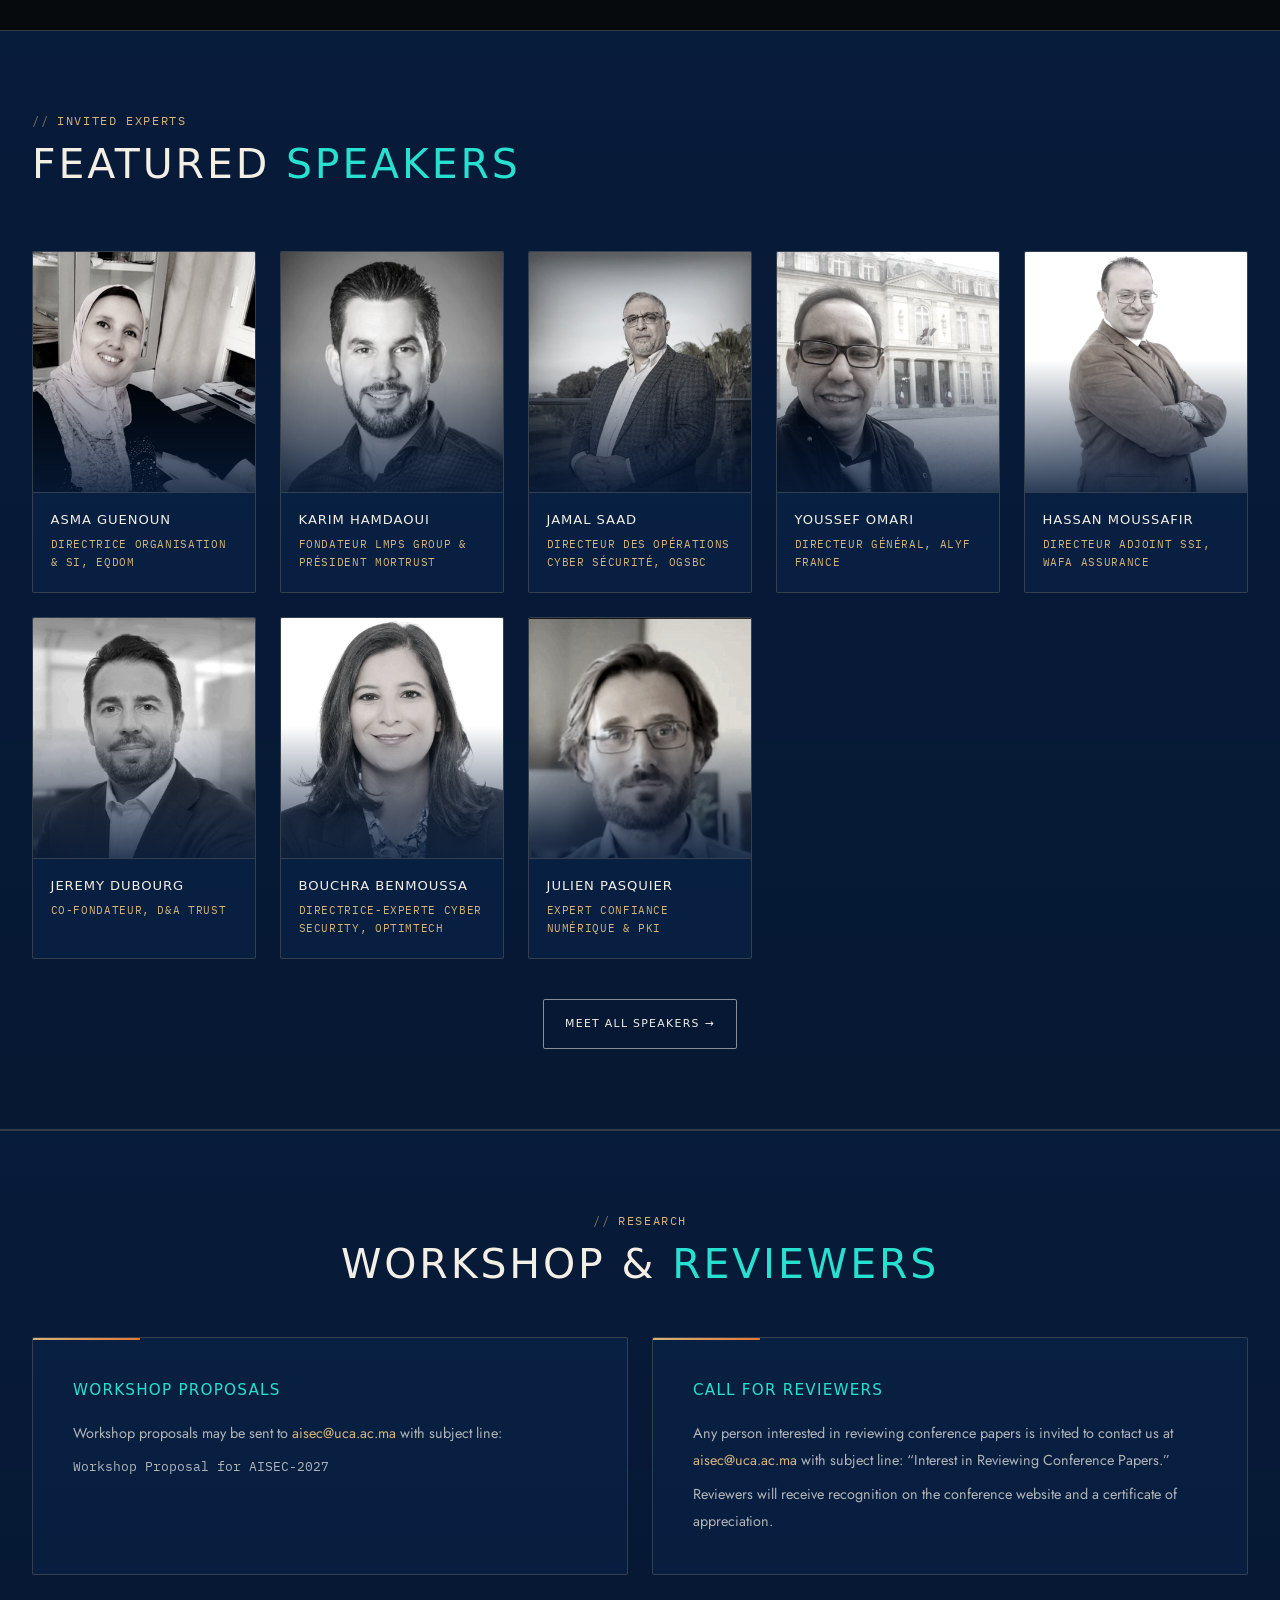
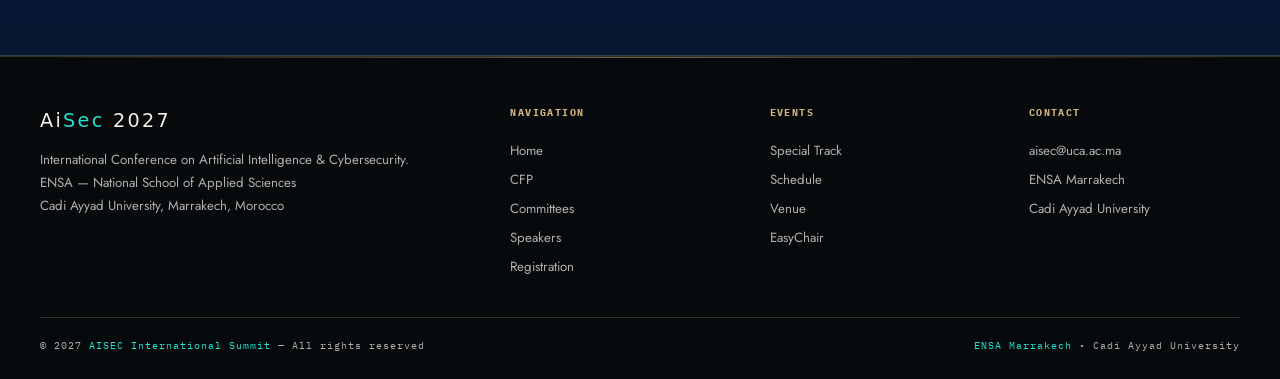
==== commit 6bacfeba: "Conference site changed from 2026 to 2027" ====
--- a/conference/index.html
+++ b/conference/index.html
@@ -36,13 +36,13 @@
   <div class="hero-overlay"></div>
   <div class="hero-content">
     <div class="hero-left">
-      <div class="hero-badge fade-in"><span class="dot"></span> Thank you for your contributions</div>
+      <div class="hero-badge fade-in"><span class="dot"></span> Call For Paper Soon ...</div>
       <div class="hero-logo fade-in">
         <img src="../images/logos/aisec2027-w.png" alt="AISEC 2026">
       </div>
       <div class="hero-meta fade-in">
-        <span class="hero-meta-item">15 &ndash; 17 May 2026</span>
-        <span class="hero-meta-item">ENSA Marrakech</span>
+        <span class="hero-meta-item">04 &ndash; 06 May 2027</span>
+        <span class="hero-meta-item">Dakhla</span>
         <span class="hero-meta-item">Cadi Ayyad University</span>
         <span class="hero-meta-item">Morocco</span>
       </div>
@@ -60,7 +60,7 @@
       <div class="hero-stat"><span class="num">70+</span><span class="label">Speakers</span></div>
       <div class="hero-stat"><span class="num">200+</span><span class="label">Seats</span></div>
       <div class="hero-stat"><span class="num">3</span><span class="label">Days</span></div>
-      <div class="hero-stat"><span class="num">6th</span><span class="label">Edition</span></div>
+      <div class="hero-stat"><span class="num">7th</span><span class="label">Edition</span></div>
     </div>
   </div>
 </section>
@@ -70,13 +70,13 @@
     <div class="info-item fade-in">
       <div class="info-item-icon"><i class="lni-map-marker"></i></div>
       <div class="info-item-text">
-        <b>Location</b><span>ENSA, Marrakech, Morocco</span>
+        <b>Location</b><span>Dakhla, Morocco</span>
       </div>
     </div>
     <div class="info-item fade-in">
       <div class="info-item-icon"><i class="lni-calendar"></i></div>
       <div class="info-item-text">
-        <b>Date &amp; Time</b><span>10am &ndash; 7pm, 15&ndash;17 May 2026</span>
+        <b>Date &amp; Time</b><span>9am &ndash; 7pm, 04 &ndash;06 May 2027</span>
       </div>
     </div>
     <div class="info-item fade-in">
@@ -102,18 +102,11 @@
       </div>
       <div class="about-text fade-in">
         <div class="section-tag">About the Event</div>
-        <h2>Welcome to <span style="color:var(--accent)">AISEC 2026</span></h2>
+        <h2>Welcome to <span style="color:var(--accent)">AISEC 2027</span></h2>
         <div class="section-divider"></div>
-        <p>Attracting a global audience, the International Conference on Artificial Intelligence and Cybersecurity (AISEC 2026) is a premier event in the fields of artificial intelligence, cybersecurity, and sustainable technologies.</p>
-        <p>It aims to showcase cutting-edge research and innovative solutions in AI-driven cybersecurity, addressing the challenges and opportunities in securing digital systems.</p>
-        <p>The AISEC 2026 will be held at the National School of Applied Sciences (ENSA), Marrakech, Morocco, on May 15&ndash;17, 2026, in collaboration with leading research institutions and industry partners.</p>
-        <div style="margin-top:1.5rem">
-          <span class="tag tag-cyan">AI Security</span>
-          <span class="tag tag-green">Machine Learning</span>
-          <span class="tag tag-purple">Threat Intelligence</span>
-          <span class="tag tag-red">CTF</span>
-          <span class="tag tag-cyan">Quantum Security</span>
-        </div>
+          <p>Attracting a global audience, the International Conference on Artificial Intelligence and Cybersecurity (AISEC 2027) is a premier event in the fields of artificial intelligence, cybersecurity, and sustainable technologies, held in proud celebration of Moroccan sovereignty over its Sahara.</p>
+          <p>It aims to showcase cutting-edge research and innovative solutions in AI-driven cybersecurity, addressing the challenges and opportunities in securing digital systems.</p>
+          <p>AISEC 2027 will take place in Dakhla, Morocco, from May 04 to 07, 2027, in collaboration with leading research institutions and industry partners.</p>
         <div style="margin-top:1.75rem">
           <a href="authors.html" class="btn-primary">Call for Papers &rarr;</a>
         </div>
@@ -181,7 +174,7 @@
       <div class="content-card fade-in">
         <h3>Workshop Proposals</h3>
         <p>Workshop proposals may be sent to <a href="mailto:aisec@uca.ac.ma">aisec@uca.ac.ma</a> with subject line:</p>
-        <p style="margin-top:.5rem;font-family:var(--font-mono);font-size:.8rem;color:var(--accent)">Workshop Proposal for AISEC-2026</p>
+        <p style="margin-top:.5rem;font-family:var(--font-mono);font-size:.8rem;color:var(--accent)">Workshop Proposal for AISEC-2027</p>
       </div>
       <div class="content-card fade-in">
         <h3>Call For Reviewers</h3>
@@ -195,7 +188,7 @@
 <footer id="conf-footer">
   <div class="footer-inner">
     <div class="footer-brand">
-      <div class="logo">Ai<span>Sec</span> 2026</div>
+      <div class="logo">Ai<span>Sec</span> 2027</div>
       <p>International Conference on Artificial Intelligence &amp; Cybersecurity.<br>
          ENSA &mdash; National School of Applied Sciences<br>
          Cadi Ayyad University, Marrakech, Morocco</p>
@@ -223,8 +216,7 @@
     </div>
   </div>
   <div class="footer-bottom">
-    <p>&copy; 2026 <span>AISEC International Summit</span> &mdash; All rights reserved</p>
-    <p><span>Folyo Team</span></p>
+    <p>&copy; 2027 <span>AISEC International Summit</span> &mdash; All rights reserved</p>
     <p><span>ENSA Marrakech</span> &bull; Cadi Ayyad University</p>
   </div>
 </footer>
@@ -233,4 +225,4 @@
   <script src="assets/js/aisec-conf.js"></script>
   <script src="assets/js/conf-fx.js"></script>
 </body>
-</html>
+</html>
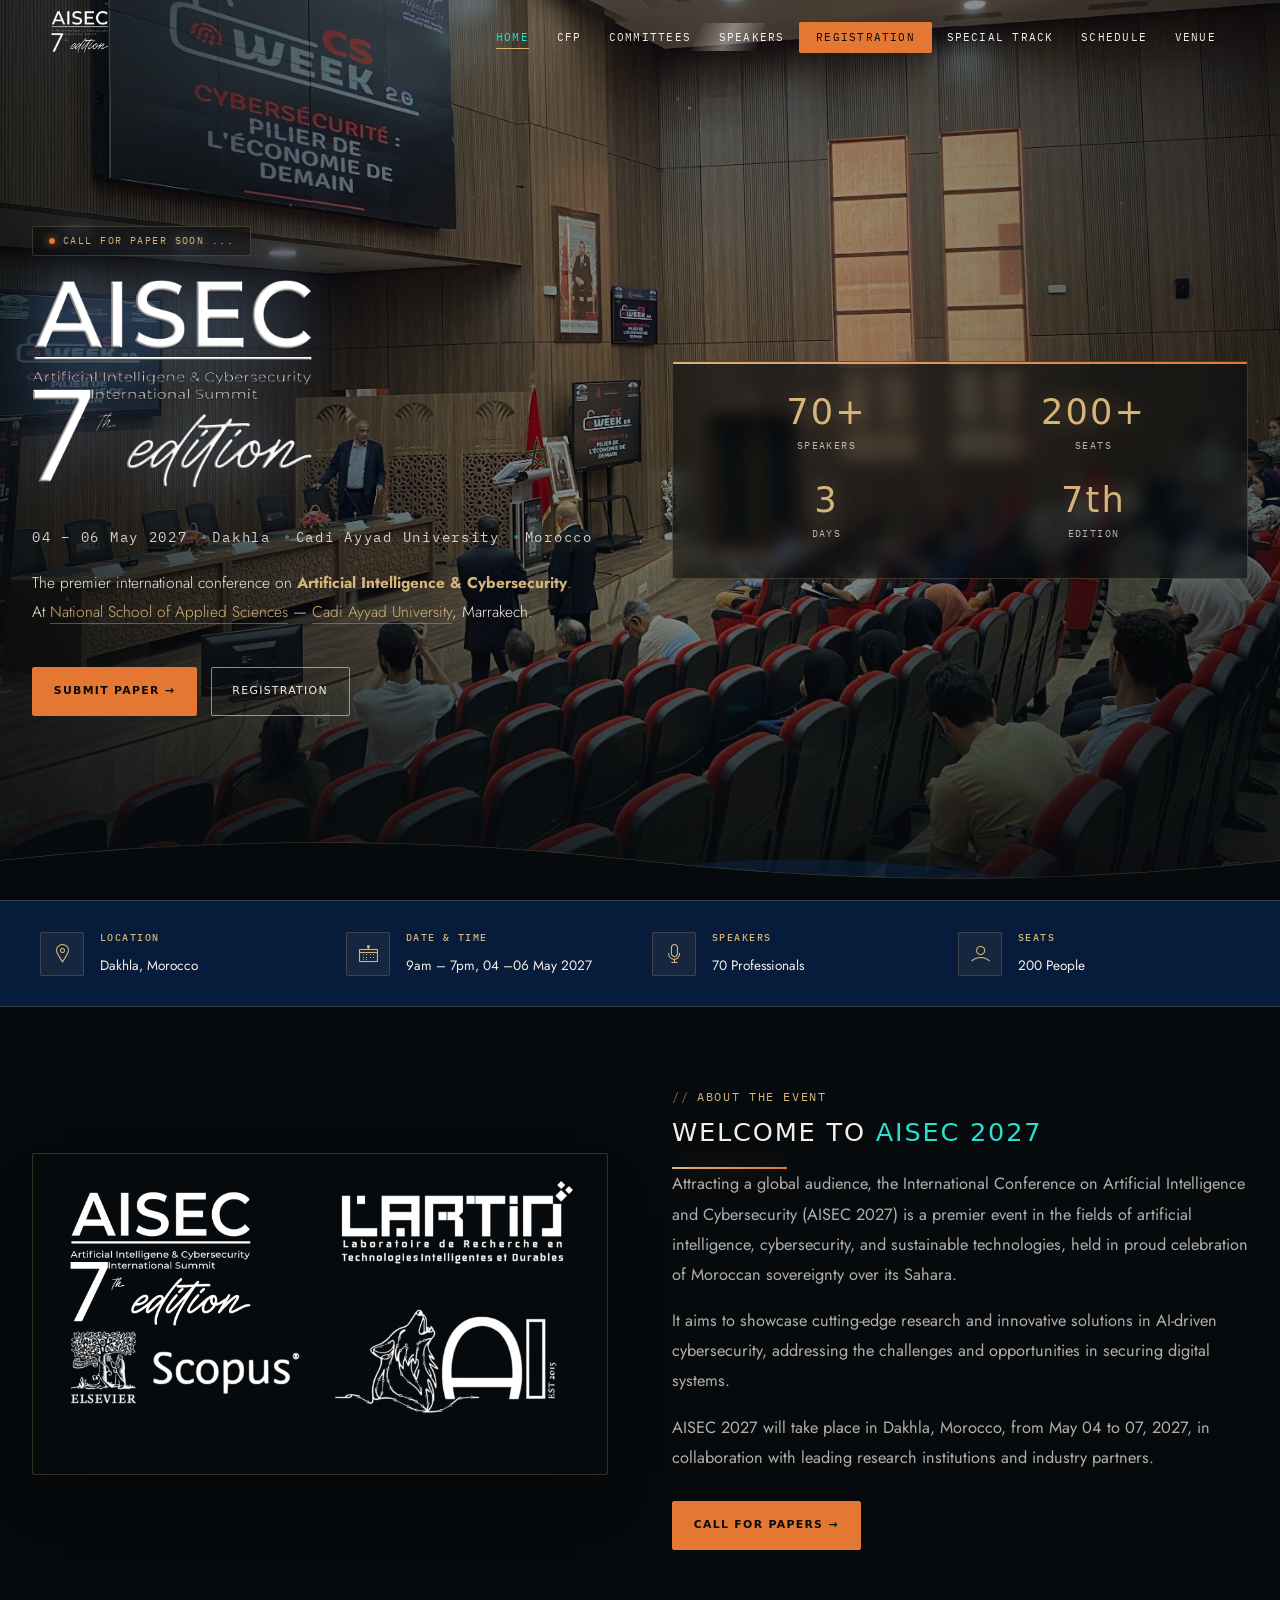
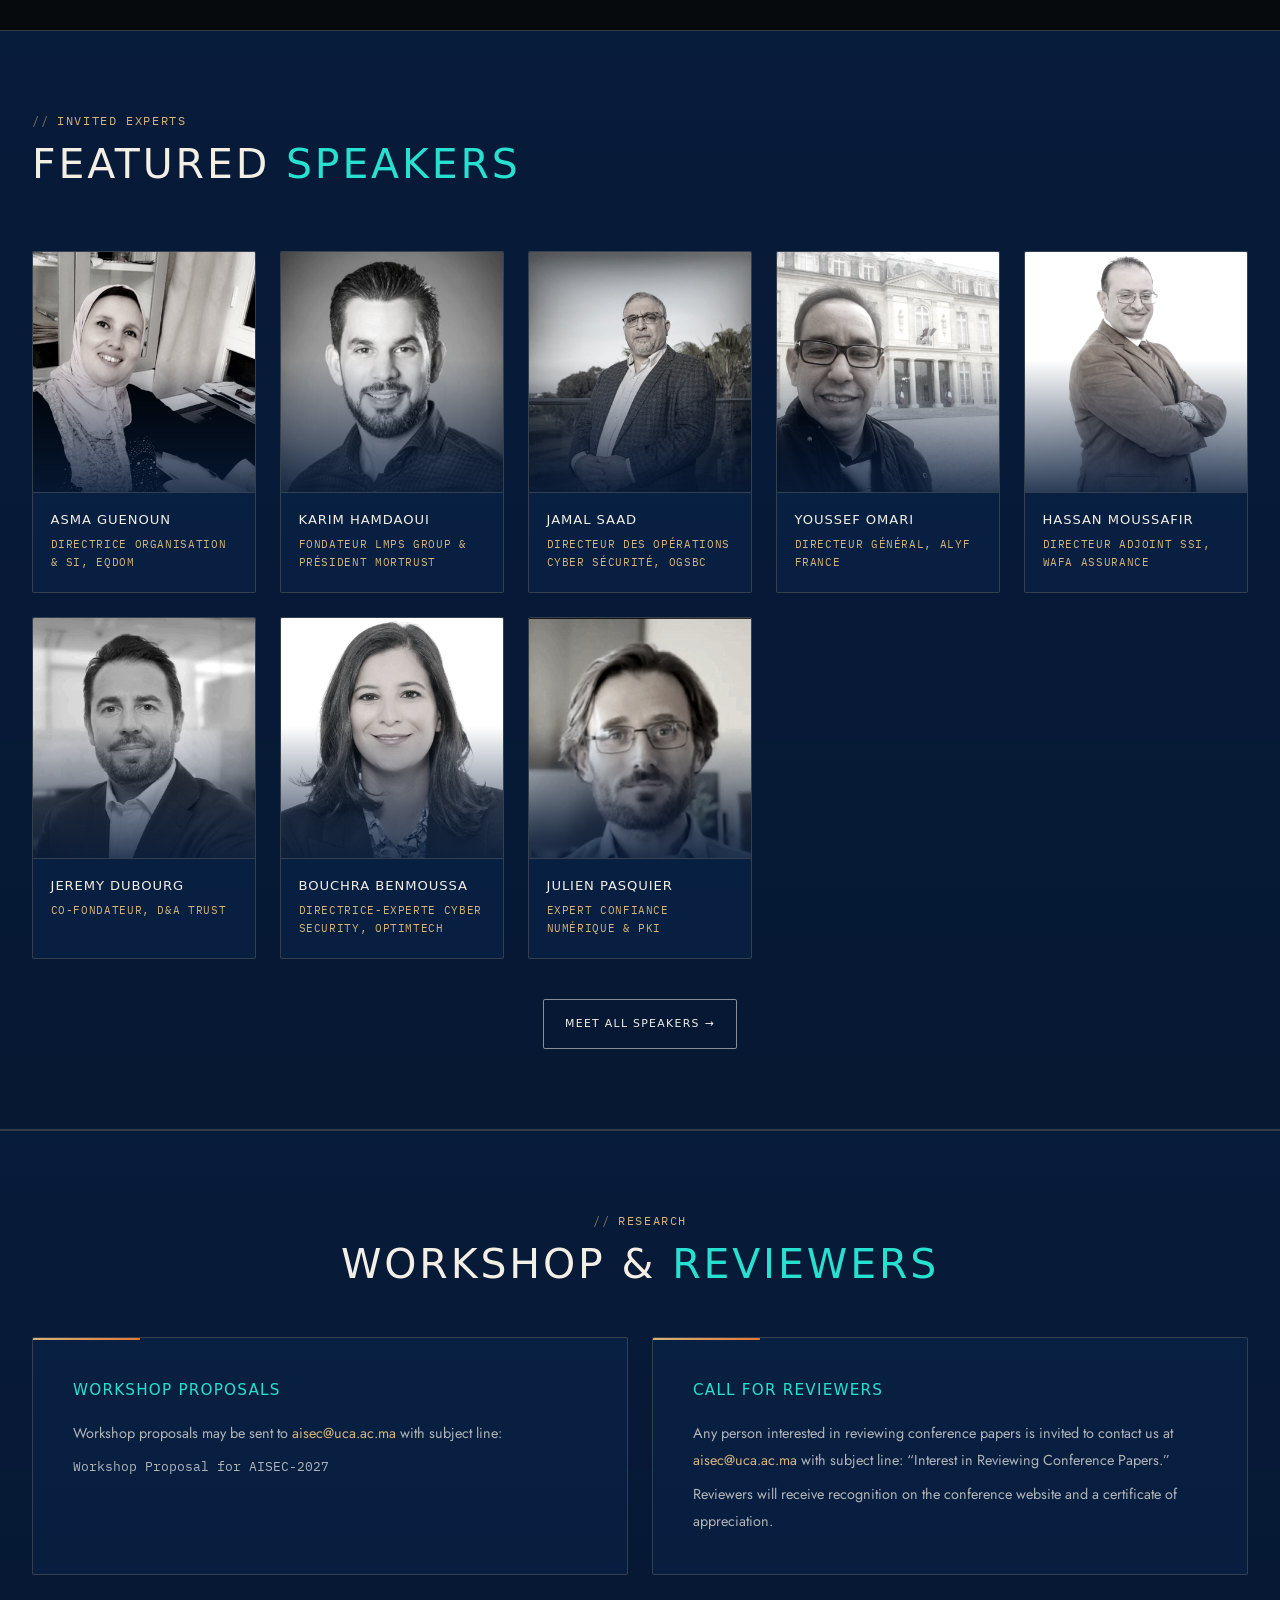
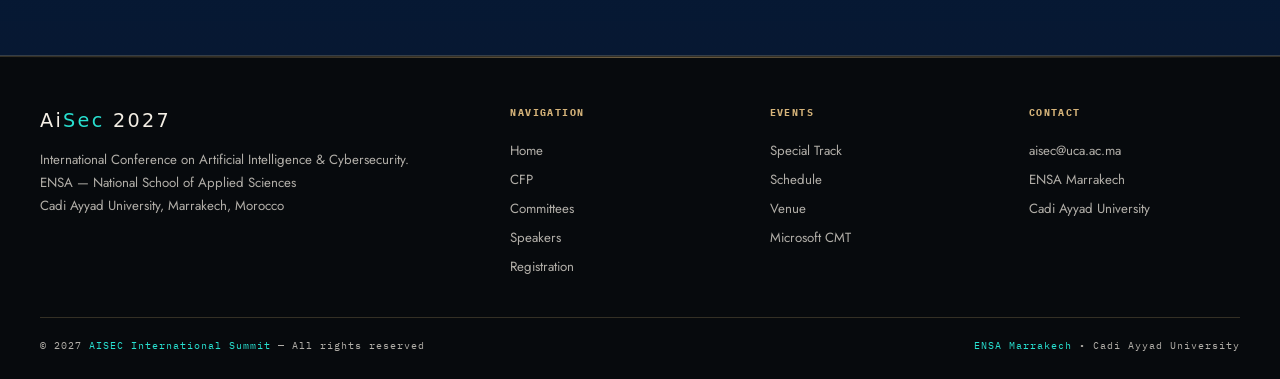
==== commit a15f8180: "Replace Easy Chair with Microsoft CMT in the footers" ====
--- a/conference/index.html
+++ b/conference/index.html
@@ -206,7 +206,7 @@
       <a href="tracks.html">Special Track</a>
       <a href="schedule.html">Schedule</a>
       <a href="venue.html">Venue</a>
-      <a href="https://easychair.org/conferences/?conf=aisec2026" target="_blank">EasyChair</a>
+      <a href="soon.html" target="_blank">Microsoft CMT</a>
     </div>
     <div class="footer-col">
       <h5>Contact</h5>
--- a/conference/assets/css/aisec-conf.css
+++ b/conference/assets/css/aisec-conf.css
@@ -721,6 +721,7 @@
 @media(max-width: 768px) {
   .nav-links { display: none; }
   .nav-hamburger { display: flex; }
+  .registration-grid { grid-template-columns: 1fr !important; gap: 1.5rem !important; }
   .info-bar-inner { grid-template-columns: 1fr 1fr; }
   .stats-inner { grid-template-columns: 1fr 1fr; }
   .speakers-grid { grid-template-columns: repeat(2, 1fr); }
@@ -731,4 +732,14 @@
   .info-bar-inner { grid-template-columns: 1fr; }
   .speakers-grid { grid-template-columns: 1fr; }
   .conf-section { padding: 3.5rem 1.25rem; }
-}
+  .content-card { padding: 1.25rem; }
+  .reg-table-wrap { overflow: visible; }
+  .reg-table { min-width: 0; width: 100%; }
+  .reg-table thead { display: none; }
+  .reg-table, .reg-table tbody, .reg-table tr, .reg-table td { display: block; width: 100%; }
+  .reg-table tr { padding: .7rem 0; border-bottom: 1px solid var(--border); }
+  .reg-table tr:last-child { border-bottom: 0; }
+  .reg-table td { display: flex; justify-content: space-between; align-items: baseline; gap: 1rem; padding: .3rem 0; border: 0; }
+  .reg-table td:first-child { color: var(--text); font-weight: 500; padding-bottom: .45rem; }
+  .reg-table td.price::before { content: attr(data-label); color: var(--muted); font-family: var(--font-mono); font-size: .68rem; letter-spacing: 1px; text-transform: uppercase; }
+}
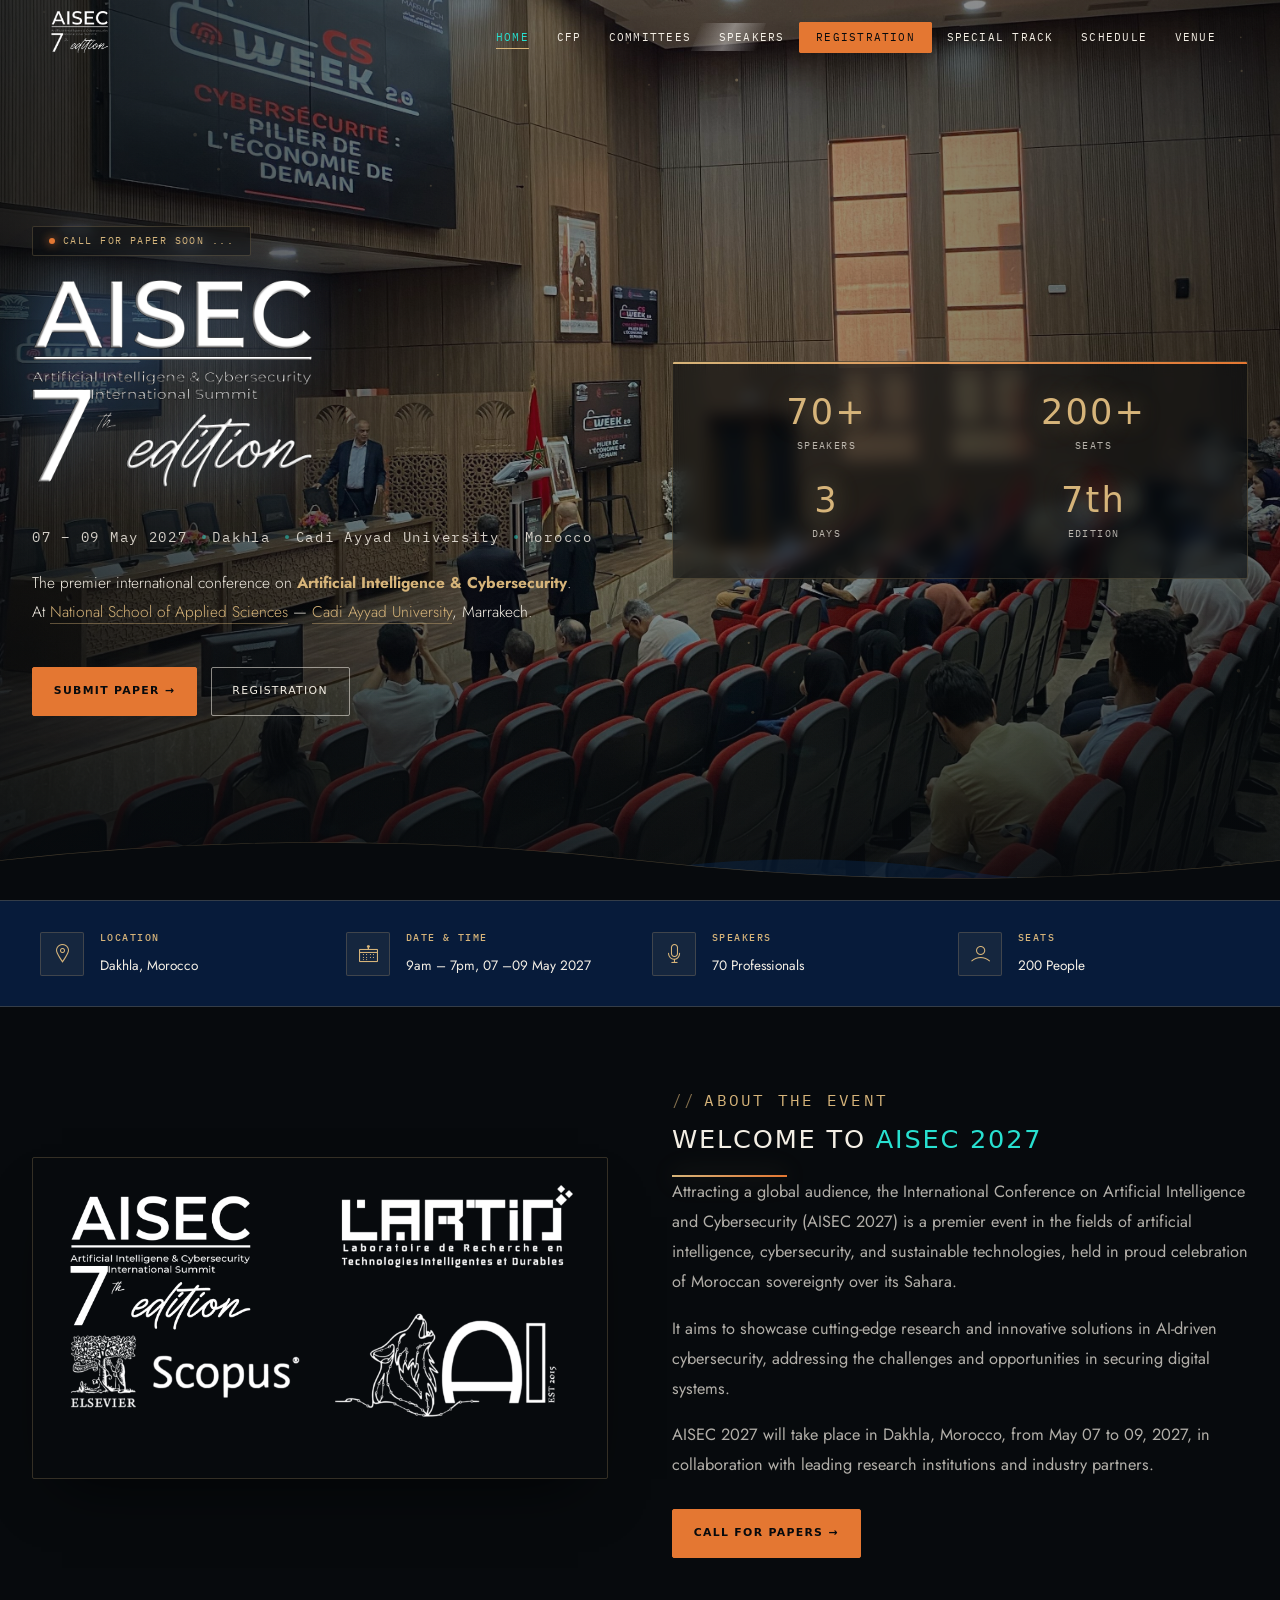
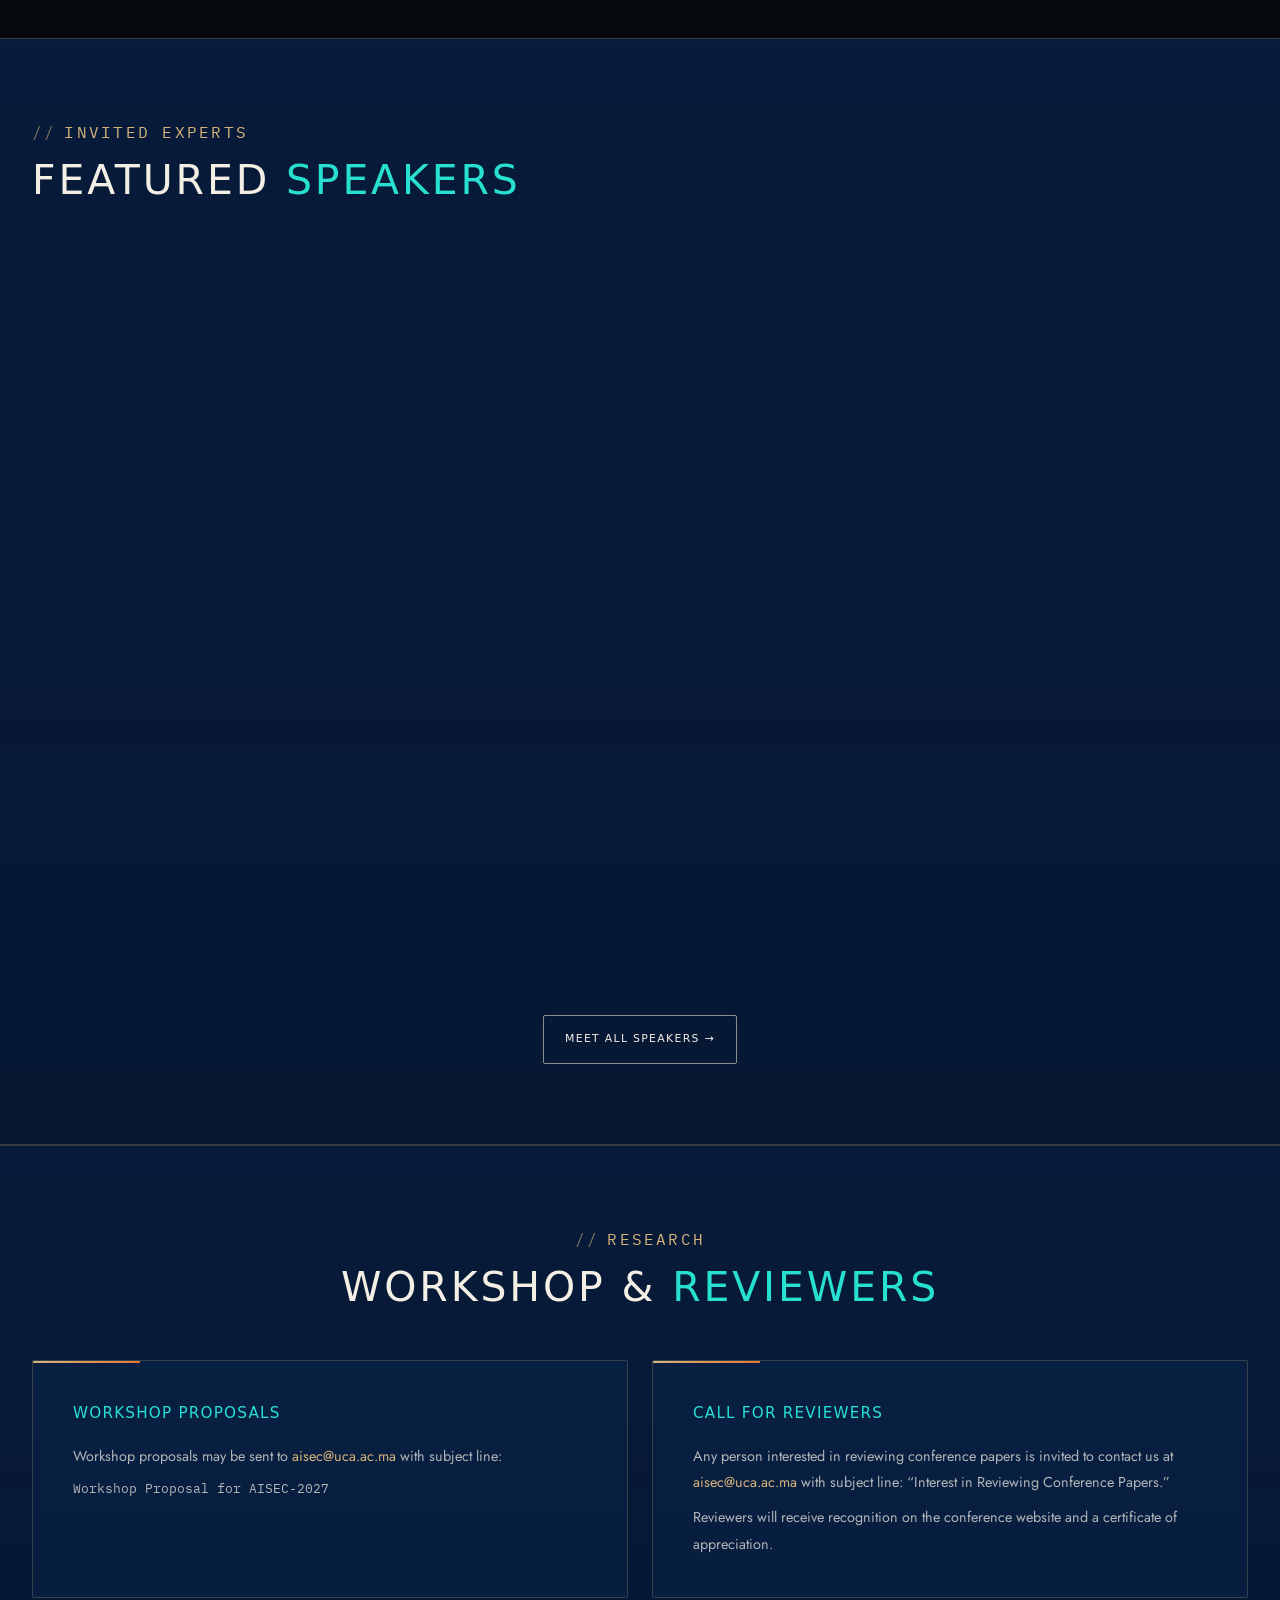
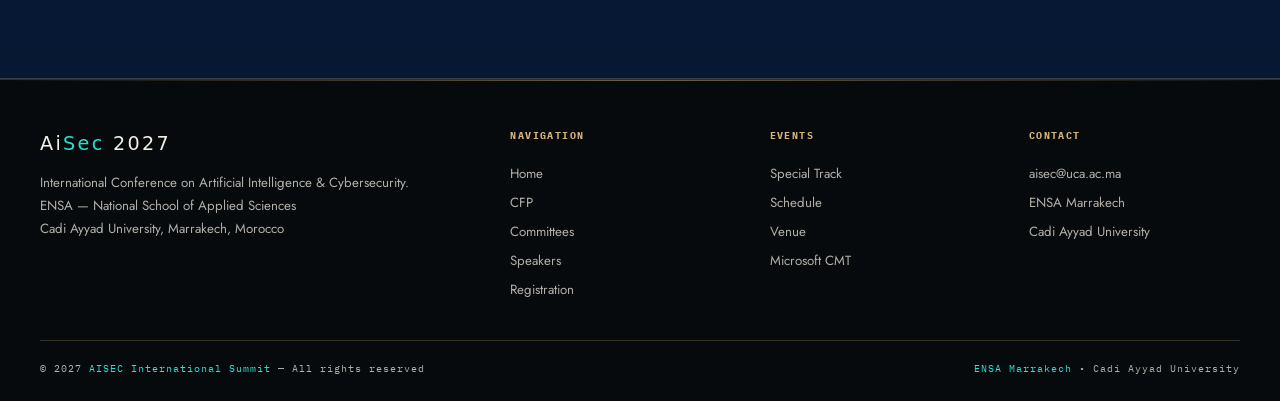
==== commit f6a182ad: "Changement de la date de 4 Mai à 7 Mai" ====
--- a/conference/index.html
+++ b/conference/index.html
@@ -41,7 +41,7 @@
         <img src="../images/logos/aisec2027-w.png" alt="AISEC 2026">
       </div>
       <div class="hero-meta fade-in">
-        <span class="hero-meta-item">04 &ndash; 06 May 2027</span>
+        <span class="hero-meta-item">07 &ndash; 09 May 2027</span>
         <span class="hero-meta-item">Dakhla</span>
         <span class="hero-meta-item">Cadi Ayyad University</span>
         <span class="hero-meta-item">Morocco</span>
@@ -76,7 +76,7 @@
     <div class="info-item fade-in">
       <div class="info-item-icon"><i class="lni-calendar"></i></div>
       <div class="info-item-text">
-        <b>Date &amp; Time</b><span>9am &ndash; 7pm, 04 &ndash;06 May 2027</span>
+        <b>Date &amp; Time</b><span>9am &ndash; 7pm, 07 &ndash;09 May 2027</span>
       </div>
     </div>
     <div class="info-item fade-in">
@@ -106,7 +106,7 @@
         <div class="section-divider"></div>
           <p>Attracting a global audience, the International Conference on Artificial Intelligence and Cybersecurity (AISEC 2027) is a premier event in the fields of artificial intelligence, cybersecurity, and sustainable technologies, held in proud celebration of Moroccan sovereignty over its Sahara.</p>
           <p>It aims to showcase cutting-edge research and innovative solutions in AI-driven cybersecurity, addressing the challenges and opportunities in securing digital systems.</p>
-          <p>AISEC 2027 will take place in Dakhla, Morocco, from May 04 to 07, 2027, in collaboration with leading research institutions and industry partners.</p>
+          <p>AISEC 2027 will take place in Dakhla, Morocco, from May 07 to 09, 2027, in collaboration with leading research institutions and industry partners.</p>
         <div style="margin-top:1.75rem">
           <a href="authors.html" class="btn-primary">Call for Papers &rarr;</a>
         </div>
--- a/tokens.css
+++ b/tokens.css
@@ -27,7 +27,7 @@
   --fs-hero:clamp(2.2rem,6vw,5.5rem);
   --fs-h2:clamp(1.8rem,4vw,3.5rem);
   --fs-body:1.0625rem;
-  --fs-label:.72rem;
+  --fs-label:1rem;
   --ls-label:.14em;
 
   --space-1:.25rem;--space-2:.5rem;--space-3:1rem;--space-4:1.5rem;
